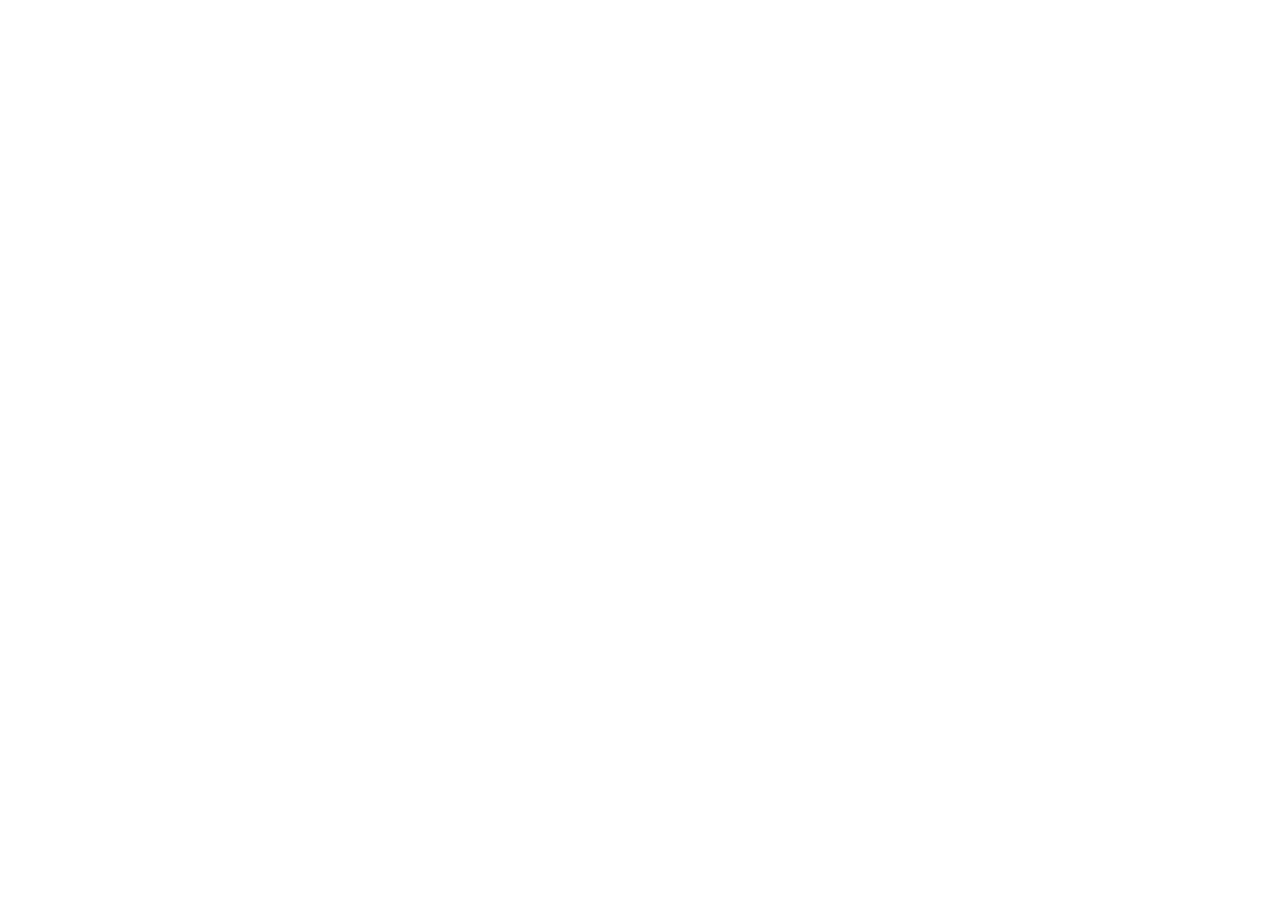
==== index.html @ 2af626e3 "Use tech stack vite_react_shadcn_ts [skip gpt_engineer]" ====
<!DOCTYPE html>
<html lang="en">
  <head>
    <meta charset="UTF-8" />
    <meta name="viewport" content="width=device-width, initial-scale=1.0" />
    <title>python-mobile-bridge</title>
    <meta name="description" content="Lovable Generated Project" />
    <meta name="author" content="Lovable" />
    <meta property="og:image" content="/og-image.png" />
  </head>

  <body>
    <div id="root"></div>
    <!-- IMPORTANT: DO NOT REMOVE THIS SCRIPT TAG OR THIS VERY COMMENT! -->
    <script src="https://cdn.gpteng.co/gptengineer.js" type="module"></script>
    <script type="module" src="/src/main.tsx"></script>
  </body>
</html>
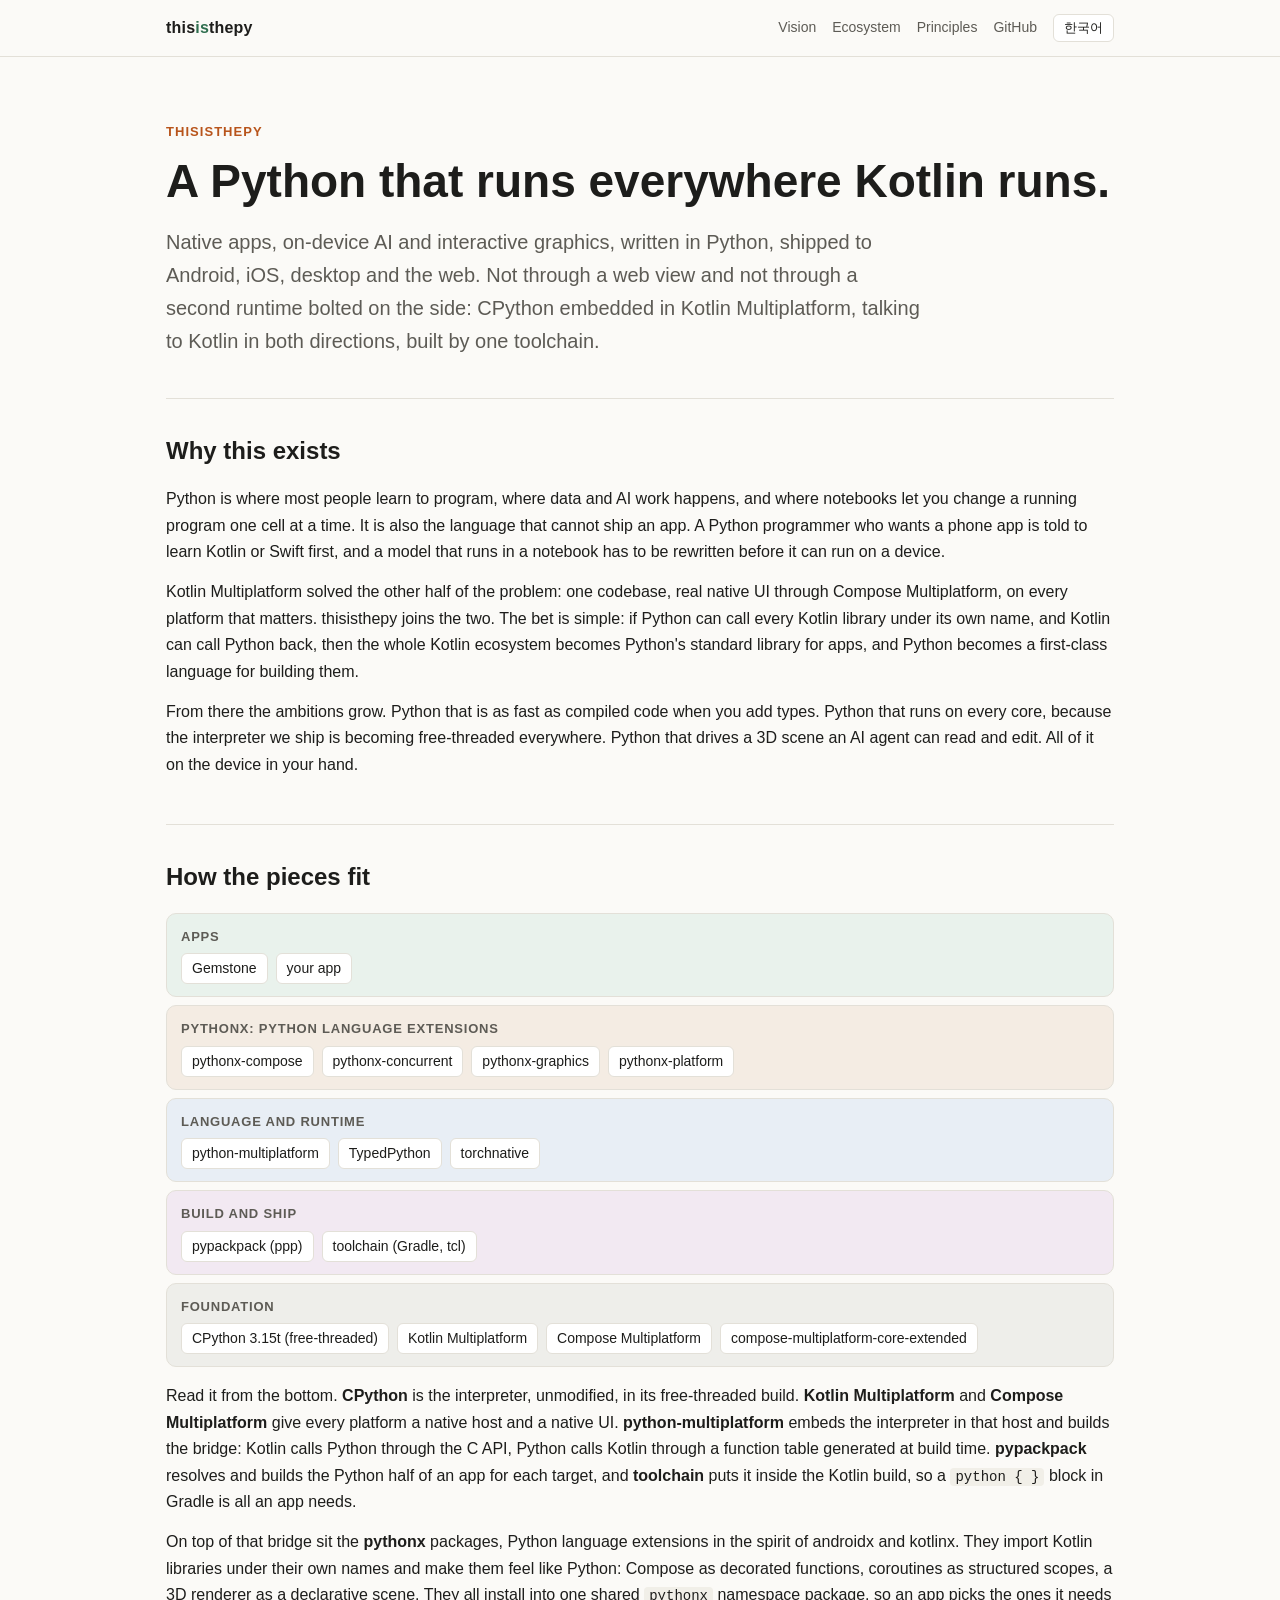
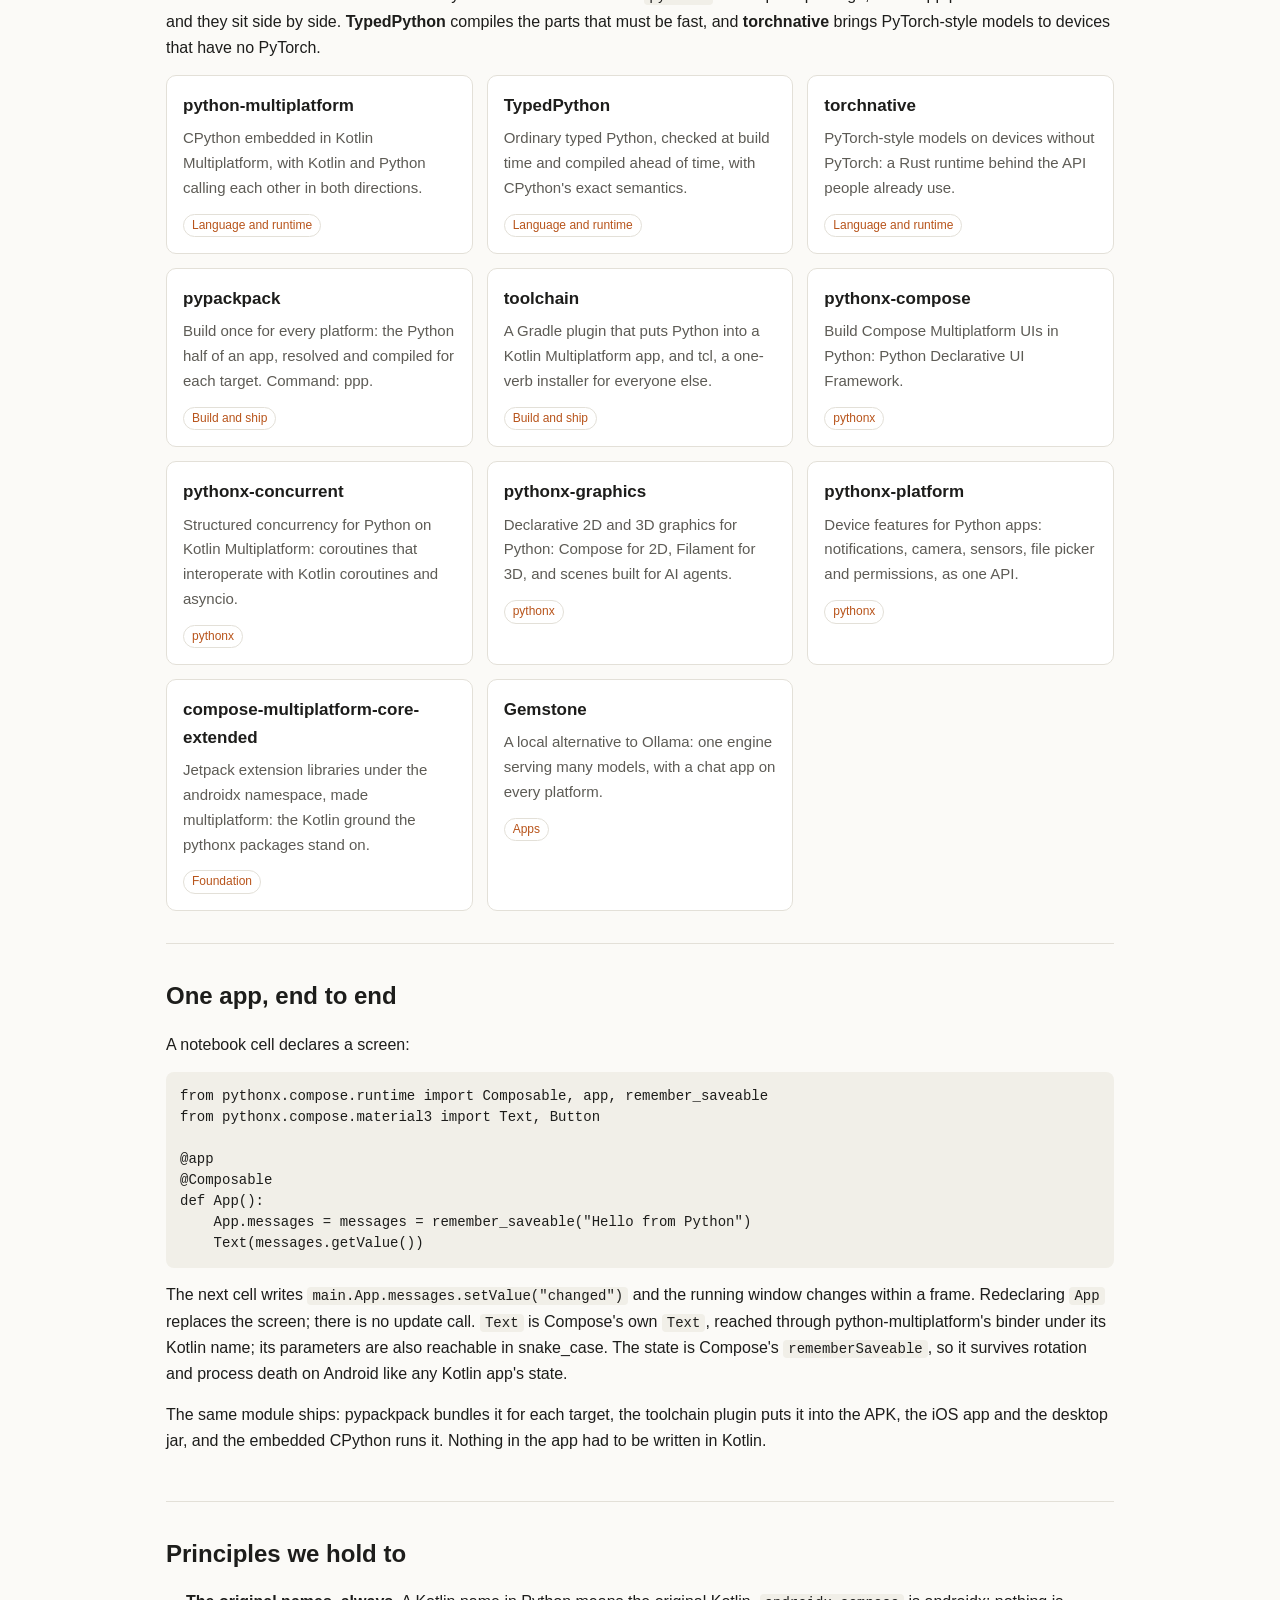
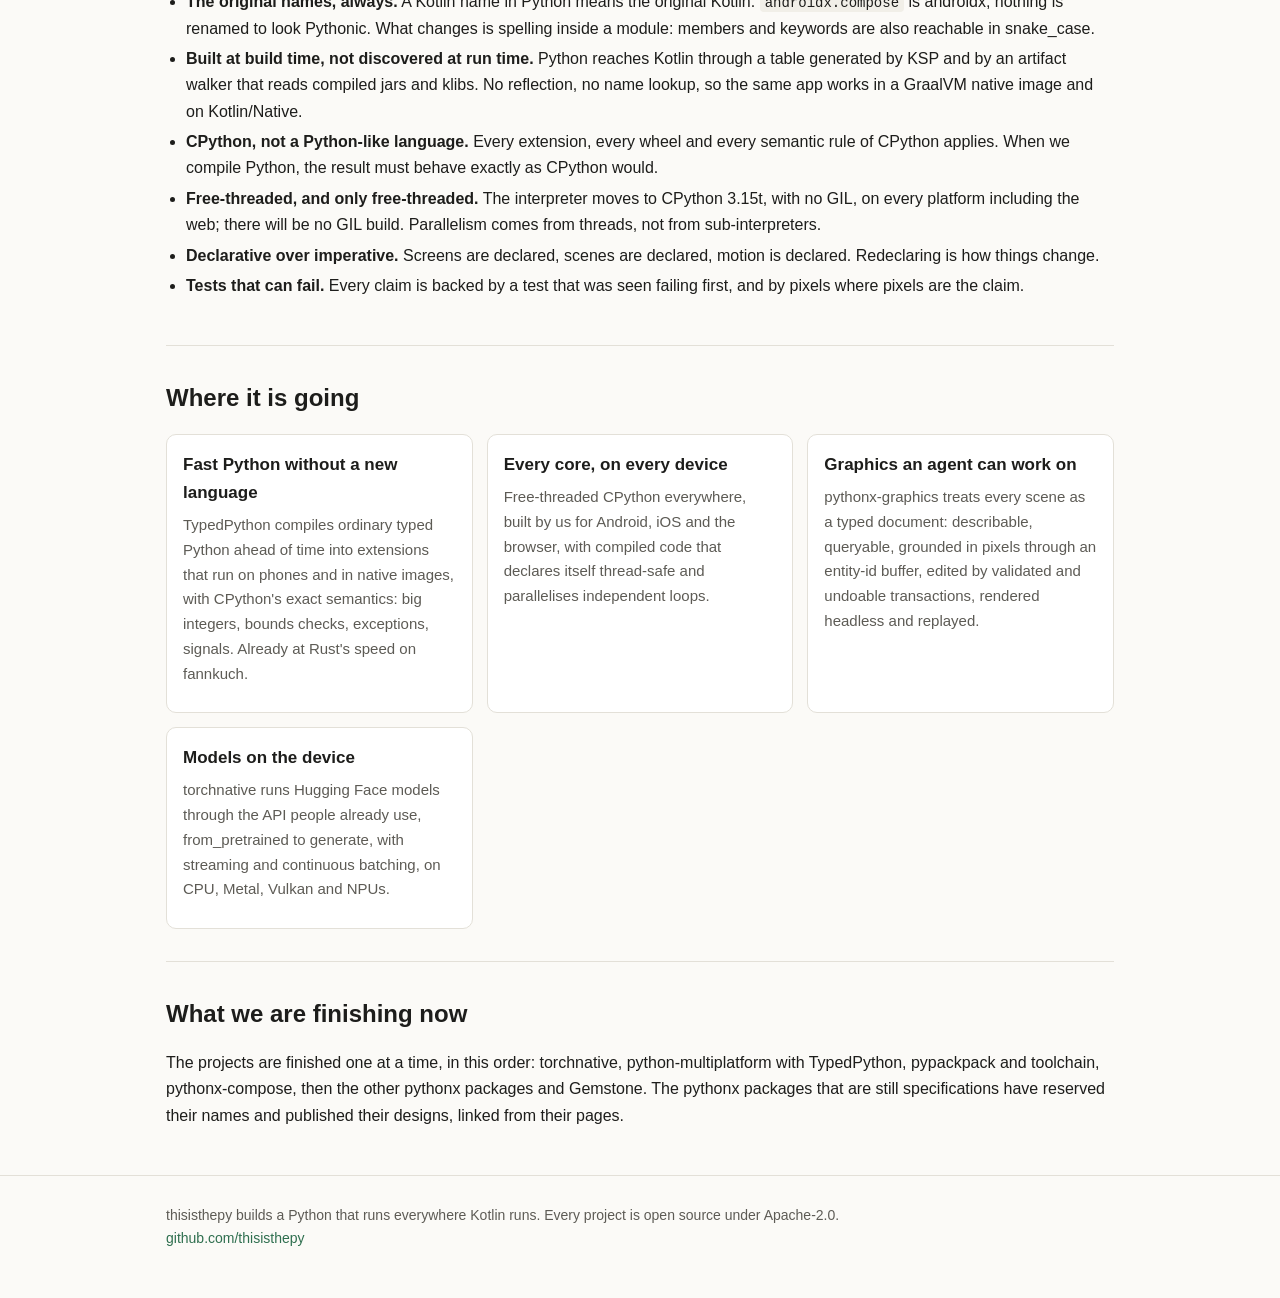
==== commit 2e210300: "Site: Replace the old site with the thisisthepy ecosystem pages / describes what the ecosystem is fo" ====
--- a/index.html
+++ b/index.html
@@ -1,18 +1,151 @@
-<!DOCTYPE html>
-<html lang="en">
-  <head>
-    <meta charset="UTF-8" />
-    <meta name="viewport" content="width=device-width, initial-scale=1.0" />
-    <title>python-mobile-bridge</title>
-    <meta name="description" content="Lovable Generated Project" />
-    <meta name="author" content="Lovable" />
-    <meta property="og:image" content="/og-image.png" />
-  </head>
+<!doctype html>
+<html lang="en"><head><meta charset="utf-8"><meta name="viewport" content="width=device-width,initial-scale=1">
+<title>thisisthepy</title><meta name="description" content="A Python that runs everywhere Kotlin runs: native apps, AI and graphics in Python, on Android, iOS, desktop and the web.">
+<link rel="stylesheet" href="assets/site.css"><script src="assets/site.js"></script></head>
+<body><header class="top"><div class="wrap"><a class="brand" href="">this<span>is</span>thepy</a><nav class="links">
+<a href="#vision"><span data-l="en">Vision</span><span data-l="ko">비전</span></a>
+<a href="#stack"><span data-l="en">Ecosystem</span><span data-l="ko">생태계</span></a>
+<a class="hide-sm" href="#principles"><span data-l="en">Principles</span><span data-l="ko">원칙</span></a>
+<a class="hide-sm" href="https://github.com/thisisthepy">GitHub</a>
+<button class="lang" id="lang" type="button">한국어</button></nav></div></header>
+<main class="wrap">
+<div class="hero">
+  <div class="kicker">thisisthepy</div>
+  <h1><span data-l="en">A Python that runs everywhere Kotlin runs.</span><span data-l="ko">Kotlin이 도는 모든 곳에서 도는 Python.</span></h1>
+  <p class="lead"><span data-l="en">Native apps, on-device AI and interactive graphics, written in Python, shipped to Android, iOS, desktop and the web. Not through a web view and not through a second runtime bolted on the side: CPython embedded in Kotlin Multiplatform, talking to Kotlin in both directions, built by one toolchain.</span><span data-l="ko">네이티브 앱, 온디바이스 AI, 인터랙티브 그래픽스를 Python으로 쓰고 Android, iOS, 데스크톱, 웹에 배포합니다. 웹뷰도 아니고 옆에 따로 붙인 런타임도 아닙니다. Kotlin Multiplatform 안에 CPython을 넣고, Kotlin과 양방향으로 대화하게 하고, 하나의 도구 체인으로 빌드합니다.</span></p>
+</div>
 
-  <body>
-    <div id="root"></div>
-    <!-- IMPORTANT: DO NOT REMOVE THIS SCRIPT TAG OR THIS VERY COMMENT! -->
-    <script src="https://cdn.gpteng.co/gptengineer.js" type="module"></script>
-    <script type="module" src="/src/main.tsx"></script>
-  </body>
-</html>
+<section id="vision">
+<h2><span data-l="en">Why this exists</span><span data-l="ko">왜 만드는가</span></h2>
+<div data-l="en">
+<p>Python is where most people learn to program, where data and AI work happens, and where notebooks let you change a running program one cell at a time. It is also the language that cannot ship an app. A Python programmer who wants a phone app is told to learn Kotlin or Swift first, and a model that runs in a notebook has to be rewritten before it can run on a device.</p>
+<p>Kotlin Multiplatform solved the other half of the problem: one codebase, real native UI through Compose Multiplatform, on every platform that matters. thisisthepy joins the two. The bet is simple: if Python can call every Kotlin library under its own name, and Kotlin can call Python back, then the whole Kotlin ecosystem becomes Python's standard library for apps, and Python becomes a first-class language for building them.</p>
+<p>From there the ambitions grow. Python that is as fast as compiled code when you add types. Python that runs on every core, because the interpreter we ship is becoming free-threaded everywhere. Python that drives a 3D scene an AI agent can read and edit. All of it on the device in your hand.</p>
+</div>
+<div data-l="ko">
+<p>Python은 많은 사람이 처음 프로그래밍을 배우는 언어이고, 데이터와 AI 작업이 이루어지는 언어이며, 노트북에서 셀 하나씩 실행 중인 프로그램을 바꿀 수 있는 언어입니다. 그런데 앱을 배포하지는 못합니다. 휴대폰 앱을 만들고 싶은 Python 개발자는 먼저 Kotlin이나 Swift를 배우라는 말을 듣고, 노트북에서 돌던 모델은 기기에서 돌리려면 다시 작성해야 합니다.</p>
+<p>Kotlin Multiplatform은 반대쪽 절반을 풀었습니다. 코드베이스 하나로, Compose Multiplatform의 진짜 네이티브 UI로, 중요한 모든 플랫폼에 배포합니다. thisisthepy는 이 둘을 잇습니다. 내기는 단순합니다. Python이 모든 Kotlin 라이브러리를 원래 이름 그대로 부를 수 있고 Kotlin이 Python을 다시 부를 수 있다면, Kotlin 생태계 전체가 Python의 앱 표준 라이브러리가 되고, Python은 앱을 만드는 일급 언어가 됩니다.</p>
+<p>거기서 목표가 커집니다. 타입을 붙이면 컴파일된 코드만큼 빠른 Python. 모든 코어를 쓰는 Python. 우리가 배포하는 인터프리터를 모든 곳에서 free-threaded로 바꾸고 있습니다. AI 에이전트가 읽고 고칠 수 있는 3D 장면을 움직이는 Python. 이 모든 것이 손에 든 기기 위에서 돕니다.</p>
+</div>
+</section>
+
+<section id="stack">
+<h2><span data-l="en">How the pieces fit</span><span data-l="ko">조각들이 맞물리는 방식</span></h2>
+<div class="stack">
+  <div class="layer l1"><b><span data-l="en">Apps</span><span data-l="ko">앱</span></b><div class="items"><a href="projects/gemstone/">Gemstone</a><span data-l="en">your app</span><span data-l="ko">여러분의 앱</span></div></div>
+  <div class="layer l2"><b><span data-l="en">pythonx: Python language extensions</span><span data-l="ko">pythonx: Python 언어 확장</span></b><div class="items"><a href="projects/pythonx-compose/">pythonx-compose</a><a href="projects/pythonx-concurrent/">pythonx-concurrent</a><a href="projects/pythonx-graphics/">pythonx-graphics</a><a href="projects/pythonx-platform/">pythonx-platform</a></div></div>
+  <div class="layer l3"><b><span data-l="en">Language and runtime</span><span data-l="ko">언어와 런타임</span></b><div class="items"><a href="projects/python-multiplatform/">python-multiplatform</a><a href="projects/typedpython/">TypedPython</a><a href="projects/torchnative/">torchnative</a></div></div>
+  <div class="layer l4"><b><span data-l="en">Build and ship</span><span data-l="ko">빌드와 배포</span></b><div class="items"><a href="projects/pypackpack/">pypackpack (ppp)</a><a href="projects/toolchain/">toolchain (Gradle, tcl)</a></div></div>
+  <div class="layer l5"><b><span data-l="en">Foundation</span><span data-l="ko">토대</span></b><div class="items"><span>CPython 3.15t (free-threaded)</span><span>Kotlin Multiplatform</span><span>Compose Multiplatform</span><a href="projects/compose-multiplatform-core-extended/">compose-multiplatform-core-extended</a></div></div>
+</div>
+<div data-l="en">
+<p>Read it from the bottom. <b>CPython</b> is the interpreter, unmodified, in its free-threaded build. <b>Kotlin Multiplatform</b> and <b>Compose Multiplatform</b> give every platform a native host and a native UI. <b>python-multiplatform</b> embeds the interpreter in that host and builds the bridge: Kotlin calls Python through the C API, Python calls Kotlin through a function table generated at build time. <b>pypackpack</b> resolves and builds the Python half of an app for each target, and <b>toolchain</b> puts it inside the Kotlin build, so a <code>python { }</code> block in Gradle is all an app needs.</p>
+<p>On top of that bridge sit the <b>pythonx</b> packages, Python language extensions in the spirit of androidx and kotlinx. They import Kotlin libraries under their own names and make them feel like Python: Compose as decorated functions, coroutines as structured scopes, a 3D renderer as a declarative scene. They all install into one shared <code>pythonx</code> namespace package, so an app picks the ones it needs and they sit side by side. <b>TypedPython</b> compiles the parts that must be fast, and <b>torchnative</b> brings PyTorch-style models to devices that have no PyTorch.</p>
+</div>
+<div data-l="ko">
+<p>아래에서부터 읽으면 됩니다. <b>CPython</b>은 고치지 않은 원래 인터프리터이고, free-threaded 빌드입니다. <b>Kotlin Multiplatform</b>과 <b>Compose Multiplatform</b>이 모든 플랫폼에 네이티브 호스트와 네이티브 UI를 줍니다. <b>python-multiplatform</b>이 그 호스트 안에 인터프리터를 넣고 다리를 놓습니다. Kotlin은 C API로 Python을 부르고, Python은 빌드 시점에 생성한 함수 표로 Kotlin을 부릅니다. <b>pypackpack</b>은 앱의 Python 절반을 타깃마다 해석하고 빌드하며, <b>toolchain</b>은 그것을 Kotlin 빌드 안에 넣습니다. 그래서 앱에 필요한 것은 Gradle의 <code>python { }</code> 블록 하나입니다.</p>
+<p>그 다리 위에 <b>pythonx</b> 패키지들이 있습니다. androidx, kotlinx와 같은 정신의 Python 언어 확장입니다. Kotlin 라이브러리를 원래 이름 그대로 가져와 Python답게 만듭니다. Compose는 데코레이터 붙은 함수로, 코루틴은 구조적 스코프로, 3D 렌더러는 선언형 장면으로. 모두 하나의 <code>pythonx</code> 네임스페이스 패키지에 설치되어서, 앱은 필요한 것만 골라 나란히 씁니다. 빨라야 하는 부분은 <b>TypedPython</b>이 컴파일하고, <b>torchnative</b>는 PyTorch가 없는 기기에 PyTorch 방식의 모델을 가져갑니다.</p>
+</div>
+<div class="grid"><a class="card" href="projects/python-multiplatform/" style="display:block;color:inherit;text-decoration:none">
+<h3>python-multiplatform</h3><p><span data-l="en">CPython embedded in Kotlin Multiplatform, with Kotlin and Python calling each other in both directions.</span><span data-l="ko">Kotlin Multiplatform 안에 CPython을 넣고, Kotlin과 Python이 서로를 양방향으로 부르게 합니다.</span></p>
+<span class="tag">Language and runtime</span></a>
+<a class="card" href="projects/typedpython/" style="display:block;color:inherit;text-decoration:none">
+<h3>TypedPython</h3><p><span data-l="en">Ordinary typed Python, checked at build time and compiled ahead of time, with CPython's exact semantics.</span><span data-l="ko">평범한 타입 붙은 Python을 빌드 시점에 검사하고 미리 컴파일합니다. 의미는 CPython과 정확히 같습니다.</span></p>
+<span class="tag">Language and runtime</span></a>
+<a class="card" href="projects/torchnative/" style="display:block;color:inherit;text-decoration:none">
+<h3>torchnative</h3><p><span data-l="en">PyTorch-style models on devices without PyTorch: a Rust runtime behind the API people already use.</span><span data-l="ko">PyTorch가 없는 기기에서 PyTorch 방식의 모델을: 사람들이 이미 쓰는 API 뒤에 Rust 런타임을 둡니다.</span></p>
+<span class="tag">Language and runtime</span></a>
+<a class="card" href="projects/pypackpack/" style="display:block;color:inherit;text-decoration:none">
+<h3>pypackpack</h3><p><span data-l="en">Build once for every platform: the Python half of an app, resolved and compiled for each target. Command: ppp.</span><span data-l="ko">한 번 빌드해 모든 플랫폼으로: 앱의 Python 절반을 타깃마다 해석하고 컴파일합니다. 명령은 ppp입니다.</span></p>
+<span class="tag">Build and ship</span></a>
+<a class="card" href="projects/toolchain/" style="display:block;color:inherit;text-decoration:none">
+<h3>toolchain</h3><p><span data-l="en">A Gradle plugin that puts Python into a Kotlin Multiplatform app, and tcl, a one-verb installer for everyone else.</span><span data-l="ko">Kotlin Multiplatform 앱에 Python을 넣는 Gradle 플러그인, 그리고 나머지 모두를 위한 한 단어 설치기 tcl.</span></p>
+<span class="tag">Build and ship</span></a>
+<a class="card" href="projects/pythonx-compose/" style="display:block;color:inherit;text-decoration:none">
+<h3>pythonx-compose</h3><p><span data-l="en">Build Compose Multiplatform UIs in Python: Python Declarative UI Framework.</span><span data-l="ko">Python으로 Compose Multiplatform UI를 만듭니다: Python 선언형 UI 프레임워크.</span></p>
+<span class="tag">pythonx</span></a>
+<a class="card" href="projects/pythonx-concurrent/" style="display:block;color:inherit;text-decoration:none">
+<h3>pythonx-concurrent</h3><p><span data-l="en">Structured concurrency for Python on Kotlin Multiplatform: coroutines that interoperate with Kotlin coroutines and asyncio.</span><span data-l="ko">Kotlin Multiplatform 위 Python의 구조적 동시성: Kotlin 코루틴, asyncio와 함께 도는 코루틴.</span></p>
+<span class="tag">pythonx</span></a>
+<a class="card" href="projects/pythonx-graphics/" style="display:block;color:inherit;text-decoration:none">
+<h3>pythonx-graphics</h3><p><span data-l="en">Declarative 2D and 3D graphics for Python: Compose for 2D, Filament for 3D, and scenes built for AI agents.</span><span data-l="ko">Python을 위한 선언형 2D·3D 그래픽스: 2D는 Compose, 3D는 Filament, 그리고 AI 에이전트를 위한 장면.</span></p>
+<span class="tag">pythonx</span></a>
+<a class="card" href="projects/pythonx-platform/" style="display:block;color:inherit;text-decoration:none">
+<h3>pythonx-platform</h3><p><span data-l="en">Device features for Python apps: notifications, camera, sensors, file picker and permissions, as one API.</span><span data-l="ko">Python 앱을 위한 기기 기능: 알림, 카메라, 센서, 파일 선택, 권한을 하나의 API로.</span></p>
+<span class="tag">pythonx</span></a>
+<a class="card" href="projects/compose-multiplatform-core-extended/" style="display:block;color:inherit;text-decoration:none">
+<h3>compose-multiplatform-core-extended</h3><p><span data-l="en">Jetpack extension libraries under the androidx namespace, made multiplatform: the Kotlin ground the pythonx packages stand on.</span><span data-l="ko">androidx 네임스페이스 아래의 Jetpack 확장 라이브러리를 멀티플랫폼으로: pythonx 패키지가 딛는 Kotlin 바닥.</span></p>
+<span class="tag">Foundation</span></a>
+<a class="card" href="projects/gemstone/" style="display:block;color:inherit;text-decoration:none">
+<h3>Gemstone</h3><p><span data-l="en">A local alternative to Ollama: one engine serving many models, with a chat app on every platform.</span><span data-l="ko">Ollama의 로컬 대안: 여러 모델을 서빙하는 엔진 하나와 모든 플랫폼의 채팅 앱.</span></p>
+<span class="tag">Apps</span></a></div>
+</section>
+
+<section id="journey">
+<h2><span data-l="en">One app, end to end</span><span data-l="ko">앱 하나가 만들어지는 길</span></h2>
+<div data-l="en">
+<p>A notebook cell declares a screen:</p>
+<pre><code>from pythonx.compose.runtime import Composable, app, remember_saveable
+from pythonx.compose.material3 import Text, Button
+
+@app
+@Composable
+def App():
+    App.messages = messages = remember_saveable("Hello from Python")
+    Text(messages.getValue())</code></pre>
+<p>The next cell writes <code>main.App.messages.setValue("changed")</code> and the running window changes within a frame. Redeclaring <code>App</code> replaces the screen; there is no update call. <code>Text</code> is Compose's own <code>Text</code>, reached through python-multiplatform's binder under its Kotlin name; its parameters are also reachable in snake_case. The state is Compose's <code>rememberSaveable</code>, so it survives rotation and process death on Android like any Kotlin app's state.</p>
+<p>The same module ships: pypackpack bundles it for each target, the toolchain plugin puts it into the APK, the iOS app and the desktop jar, and the embedded CPython runs it. Nothing in the app had to be written in Kotlin.</p>
+</div>
+<div data-l="ko">
+<p>노트북 셀 하나가 화면을 선언합니다.</p>
+<pre><code>from pythonx.compose.runtime import Composable, app, remember_saveable
+from pythonx.compose.material3 import Text, Button
+
+@app
+@Composable
+def App():
+    App.messages = messages = remember_saveable("Hello from Python")
+    Text(messages.getValue())</code></pre>
+<p>다음 셀에서 <code>main.App.messages.setValue("changed")</code>를 쓰면 실행 중인 창이 한 프레임 안에 바뀝니다. <code>App</code>을 다시 선언하면 화면이 바뀌고, 업데이트 함수는 없습니다. <code>Text</code>는 Compose의 진짜 <code>Text</code>이고, python-multiplatform의 바인더가 Kotlin 이름 그대로 내보내며 인자는 snake_case로도 받습니다. 상태는 Compose의 <code>rememberSaveable</code>이라서, Kotlin 앱의 상태처럼 Android에서 화면 회전과 프로세스 종료 뒤에도 살아남습니다.</p>
+<p>같은 모듈이 그대로 배포됩니다. pypackpack이 타깃마다 묶고, toolchain 플러그인이 APK, iOS 앱, 데스크톱 jar에 넣고, 안에 들어간 CPython이 실행합니다. 앱에서 Kotlin으로 써야 했던 코드는 없습니다.</p>
+</div>
+</section>
+
+<section id="principles">
+<h2><span data-l="en">Principles we hold to</span><span data-l="ko">지키는 원칙</span></h2>
+<div data-l="en"><ul>
+<li><b>The original names, always.</b> A Kotlin name in Python means the original Kotlin. <code>androidx.compose</code> is androidx; nothing is renamed to look Pythonic. What changes is spelling inside a module: members and keywords are also reachable in snake_case.</li>
+<li><b>Built at build time, not discovered at run time.</b> Python reaches Kotlin through a table generated by KSP and by an artifact walker that reads compiled jars and klibs. No reflection, no name lookup, so the same app works in a GraalVM native image and on Kotlin/Native.</li>
+<li><b>CPython, not a Python-like language.</b> Every extension, every wheel and every semantic rule of CPython applies. When we compile Python, the result must behave exactly as CPython would.</li>
+<li><b>Free-threaded, and only free-threaded.</b> The interpreter moves to CPython 3.15t, with no GIL, on every platform including the web; there will be no GIL build. Parallelism comes from threads, not from sub-interpreters.</li>
+<li><b>Declarative over imperative.</b> Screens are declared, scenes are declared, motion is declared. Redeclaring is how things change.</li>
+<li><b>Tests that can fail.</b> Every claim is backed by a test that was seen failing first, and by pixels where pixels are the claim.</li>
+</ul></div>
+<div data-l="ko"><ul>
+<li><b>원래 이름 그대로.</b> Python에서 보이는 Kotlin 이름은 원래 Kotlin을 뜻합니다. <code>androidx.compose</code>는 androidx이고, Python처럼 보이게 하려고 이름을 바꾸지 않습니다. 바뀌는 것은 모듈 안의 표기뿐입니다. 멤버와 키워드 인자는 snake_case로도 부를 수 있습니다.</li>
+<li><b>실행 중에 찾지 않고 빌드할 때 만든다.</b> Python은 KSP와, 컴파일된 jar와 klib을 읽는 아티팩트 워커가 생성한 표를 통해 Kotlin에 닿습니다. 리플렉션도 이름 검색도 없어서, 같은 앱이 GraalVM 네이티브 이미지와 Kotlin/Native에서 그대로 돕니다.</li>
+<li><b>Python 비슷한 언어가 아니라 CPython.</b> CPython의 모든 확장, 모든 휠, 모든 의미 규칙이 그대로 적용됩니다. Python을 컴파일할 때도 결과는 CPython과 똑같이 동작해야 합니다.</li>
+<li><b>free-threaded, 그것만.</b> 인터프리터를 웹을 포함한 모든 플랫폼에서 GIL 없는 CPython 3.15t로 옮기고 있고, GIL 빌드는 두지 않습니다. 병렬성은 서브 인터프리터가 아니라 스레드에서 옵니다.</li>
+<li><b>명령형보다 선언형.</b> 화면도, 장면도, 움직임도 선언합니다. 바꾸고 싶으면 다시 선언합니다.</li>
+<li><b>실패할 수 있는 테스트.</b> 모든 주장은 먼저 실패하는 것을 본 테스트로 뒷받침하고, 화면이 주장이면 픽셀로 증명합니다.</li>
+</ul></div>
+</section>
+
+<section id="horizon">
+<h2><span data-l="en">Where it is going</span><span data-l="ko">어디로 가는가</span></h2>
+<div class="grid">
+<div class="card"><h3><span data-l="en">Fast Python without a new language</span><span data-l="ko">새 언어 없이 빠른 Python</span></h3><p><span data-l="en">TypedPython compiles ordinary typed Python ahead of time into extensions that run on phones and in native images, with CPython's exact semantics: big integers, bounds checks, exceptions, signals. Already at Rust's speed on fannkuch.</span><span data-l="ko">TypedPython은 평범한 타입 붙은 Python을 미리 컴파일해 휴대폰과 네이티브 이미지에서 도는 확장으로 만듭니다. 큰 정수, 경계 검사, 예외, 시그널까지 CPython과 똑같은 의미를 지킵니다. fannkuch에서는 이미 Rust와 같은 속도입니다.</span></p></div>
+<div class="card"><h3><span data-l="en">Every core, on every device</span><span data-l="ko">모든 기기의 모든 코어</span></h3><p><span data-l="en">Free-threaded CPython everywhere, built by us for Android, iOS and the browser, with compiled code that declares itself thread-safe and parallelises independent loops.</span><span data-l="ko">Android, iOS, 브라우저용으로 직접 빌드한 free-threaded CPython을 모든 곳에 씁니다. 컴파일된 코드는 스스로 스레드 안전을 선언하고, 서로 독립적인 루프를 병렬로 돌립니다.</span></p></div>
+<div class="card"><h3><span data-l="en">Graphics an agent can work on</span><span data-l="ko">에이전트가 다룰 수 있는 그래픽스</span></h3><p><span data-l="en">pythonx-graphics treats every scene as a typed document: describable, queryable, grounded in pixels through an entity-id buffer, edited by validated and undoable transactions, rendered headless and replayed.</span><span data-l="ko">pythonx-graphics는 모든 장면을 타입이 있는 문서로 다룹니다. 설명하고, 질의하고, 엔티티 ID 버퍼로 픽셀과 연결하고, 검증되고 되돌릴 수 있는 트랜잭션으로 고치고, 창 없이 렌더링하고, 재생할 수 있습니다.</span></p></div>
+<div class="card"><h3><span data-l="en">Models on the device</span><span data-l="ko">기기 위의 모델</span></h3><p><span data-l="en">torchnative runs Hugging Face models through the API people already use, from_pretrained to generate, with streaming and continuous batching, on CPU, Metal, Vulkan and NPUs.</span><span data-l="ko">torchnative는 사람들이 이미 쓰는 API 그대로, from_pretrained부터 generate까지 Hugging Face 모델을 돌립니다. 스트리밍과 연속 배칭을 지원하고 CPU, Metal, Vulkan, NPU에서 돕니다.</span></p></div>
+</div>
+</section>
+
+<section id="now">
+<h2><span data-l="en">What we are finishing now</span><span data-l="ko">지금 마무리하는 순서</span></h2>
+<div data-l="en"><p>The projects are finished one at a time, in this order: torchnative, python-multiplatform with TypedPython, pypackpack and toolchain, pythonx-compose, then the other pythonx packages and Gemstone. The pythonx packages that are still specifications have reserved their names and published their designs, linked from their pages.</p></div>
+<div data-l="ko"><p>프로젝트는 이 순서대로 하나씩 마무리합니다. torchnative, TypedPython을 포함한 python-multiplatform, pypackpack과 toolchain, pythonx-compose, 그다음 나머지 pythonx 패키지와 Gemstone입니다. 아직 스펙 단계인 pythonx 패키지들은 이름을 선점하고 설계를 공개해 두었고, 각 페이지에서 연결됩니다.</p></div>
+</section>
+</main>
+<footer><div class="wrap"><span data-l="en">thisisthepy builds a Python that runs everywhere Kotlin runs. Every project is open source under Apache-2.0.</span><span data-l="ko">thisisthepy는 Kotlin이 도는 모든 곳에서 도는 Python을 만듭니다. 모든 프로젝트는 Apache-2.0 오픈소스입니다.</span><br><a href="https://github.com/thisisthepy">github.com/thisisthepy</a></div></footer>
+</body></html>
--- a/assets/site.css
+++ b/assets/site.css
@@ -0,0 +1,49 @@
+:root{--bg:#fbfaf7;--fg:#1d1d1b;--muted:#5d5b55;--line:#e3e0d8;--card:#ffffff;--accent:#2f6f4f;--accent-2:#b8541b;--code:#f1efe8;--layer1:#e9f2ec;--layer2:#f4ece3;--layer3:#e8eef5;--layer4:#f2e9f2;--layer5:#eeeeea}
+@media (prefers-color-scheme:dark){:root:not([data-theme="light"]){--bg:#121311;--fg:#ecebe6;--muted:#a3a19a;--line:#2c2d29;--card:#1a1b18;--accent:#7cc39b;--accent-2:#e59a62;--code:#22231f;--layer1:#1c2a22;--layer2:#2c241c;--layer3:#1c2430;--layer4:#2a1f2a;--layer5:#22231f}}
+:root[data-theme="dark"]{--bg:#121311;--fg:#ecebe6;--muted:#a3a19a;--line:#2c2d29;--card:#1a1b18;--accent:#7cc39b;--accent-2:#e59a62;--code:#22231f;--layer1:#1c2a22;--layer2:#2c241c;--layer3:#1c2430;--layer4:#2a1f2a;--layer5:#22231f}
+*{box-sizing:border-box}
+html{-webkit-text-size-adjust:100%}
+body{margin:0;background:var(--bg);color:var(--fg);font:16px/1.65 -apple-system,BlinkMacSystemFont,"Segoe UI","Apple SD Gothic Neo","Noto Sans KR",Roboto,sans-serif}
+a{color:var(--accent);text-decoration:none}a:hover{text-decoration:underline}
+.wrap{max-width:980px;margin:0 auto;padding:0 16px}
+header.top{border-bottom:1px solid var(--line);position:sticky;top:0;background:var(--bg);z-index:5}
+header.top .wrap{display:flex;align-items:center;justify-content:space-between;gap:12px;height:56px}
+.brand{font-weight:700;letter-spacing:.2px;color:var(--fg)}
+.brand span{color:var(--accent)}
+nav.links{display:flex;gap:16px;align-items:center;font-size:14px;flex-wrap:wrap}
+nav.links a{color:var(--muted)}
+.lang{border:1px solid var(--line);background:var(--card);color:var(--fg);border-radius:6px;padding:4px 10px;font-size:13px;cursor:pointer}
+.hero{padding:64px 0 40px}
+.hero h1{font-size:clamp(28px,5vw,46px);line-height:1.2;margin:0 0 16px}
+.hero p.lead{font-size:clamp(17px,2.2vw,20px);color:var(--muted);max-width:760px;margin:0}
+.kicker{font-size:13px;letter-spacing:.08em;text-transform:uppercase;color:var(--accent-2);font-weight:600;margin-bottom:12px}
+section{padding:32px 0;border-top:1px solid var(--line)}
+section h2{font-size:24px;margin:0 0 16px}
+section h3{font-size:18px;margin:24px 0 8px}
+p{margin:0 0 14px}
+ul{padding-left:20px;margin:0 0 14px}li{margin:4px 0}
+.grid{display:grid;grid-template-columns:repeat(auto-fit,minmax(260px,1fr));gap:14px}
+.card{background:var(--card);border:1px solid var(--line);border-radius:10px;padding:16px}
+.card h3{margin:0 0 6px;font-size:17px}
+.card p{color:var(--muted);font-size:15px;margin:0 0 10px}
+.card .tag{display:inline-block;font-size:12px;color:var(--accent-2);border:1px solid var(--line);border-radius:999px;padding:1px 8px;margin-right:4px}
+.stack{display:flex;flex-direction:column;gap:8px;margin:8px 0 16px}
+.layer{border-radius:10px;padding:12px 14px;border:1px solid var(--line)}
+.layer b{display:block;font-size:13px;letter-spacing:.06em;text-transform:uppercase;color:var(--muted);margin-bottom:6px}
+.layer .items{display:flex;flex-wrap:wrap;gap:8px}
+.layer .items a,.layer .items span{background:var(--card);border:1px solid var(--line);border-radius:6px;padding:3px 10px;font-size:14px;color:var(--fg)}
+.l1{background:var(--layer1)}.l2{background:var(--layer2)}.l3{background:var(--layer3)}.l4{background:var(--layer4)}.l5{background:var(--layer5)}
+code,pre{font-family:ui-monospace,SFMono-Regular,Menlo,Consolas,monospace;font-size:14px}
+code{background:var(--code);padding:1px 5px;border-radius:4px}
+pre{background:var(--code);padding:14px;border-radius:8px;overflow-x:auto;line-height:1.5}
+pre code{background:none;padding:0}
+table{border-collapse:collapse;width:100%;font-size:15px;margin:8px 0 16px;display:block;overflow-x:auto}
+th,td{border-bottom:1px solid var(--line);padding:8px 10px;text-align:left;vertical-align:top}
+th{color:var(--muted);font-weight:600;font-size:13px}
+.note{border-left:3px solid var(--accent);padding:6px 12px;color:var(--muted);margin:12px 0}
+.crumbs{font-size:14px;color:var(--muted);margin-top:24px}
+footer{border-top:1px solid var(--line);padding:28px 0 48px;color:var(--muted);font-size:14px}
+[data-l="ko"]{display:none}
+html[lang="ko"] [data-l="ko"]{display:revert}
+html[lang="ko"] [data-l="en"]{display:none}
+@media (max-width:640px){nav.links .hide-sm{display:none}.hero{padding:40px 0 24px}}
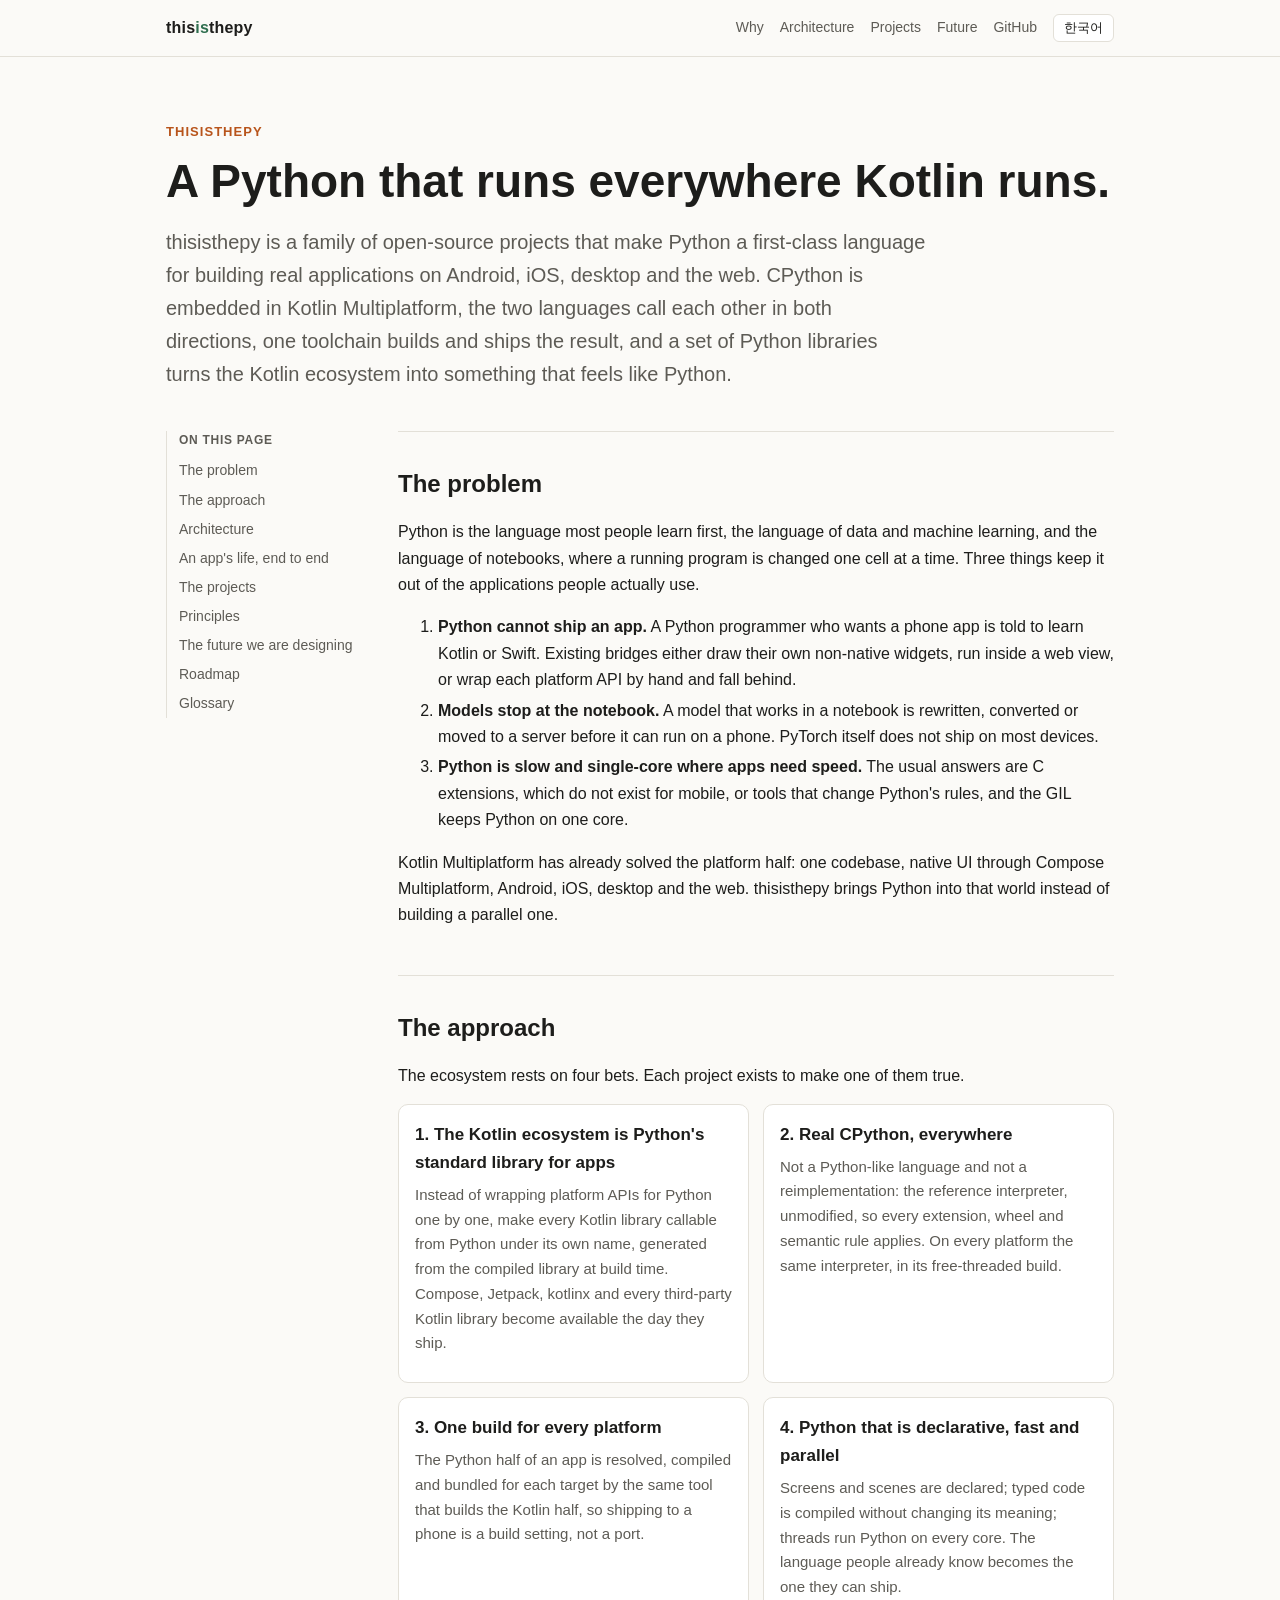
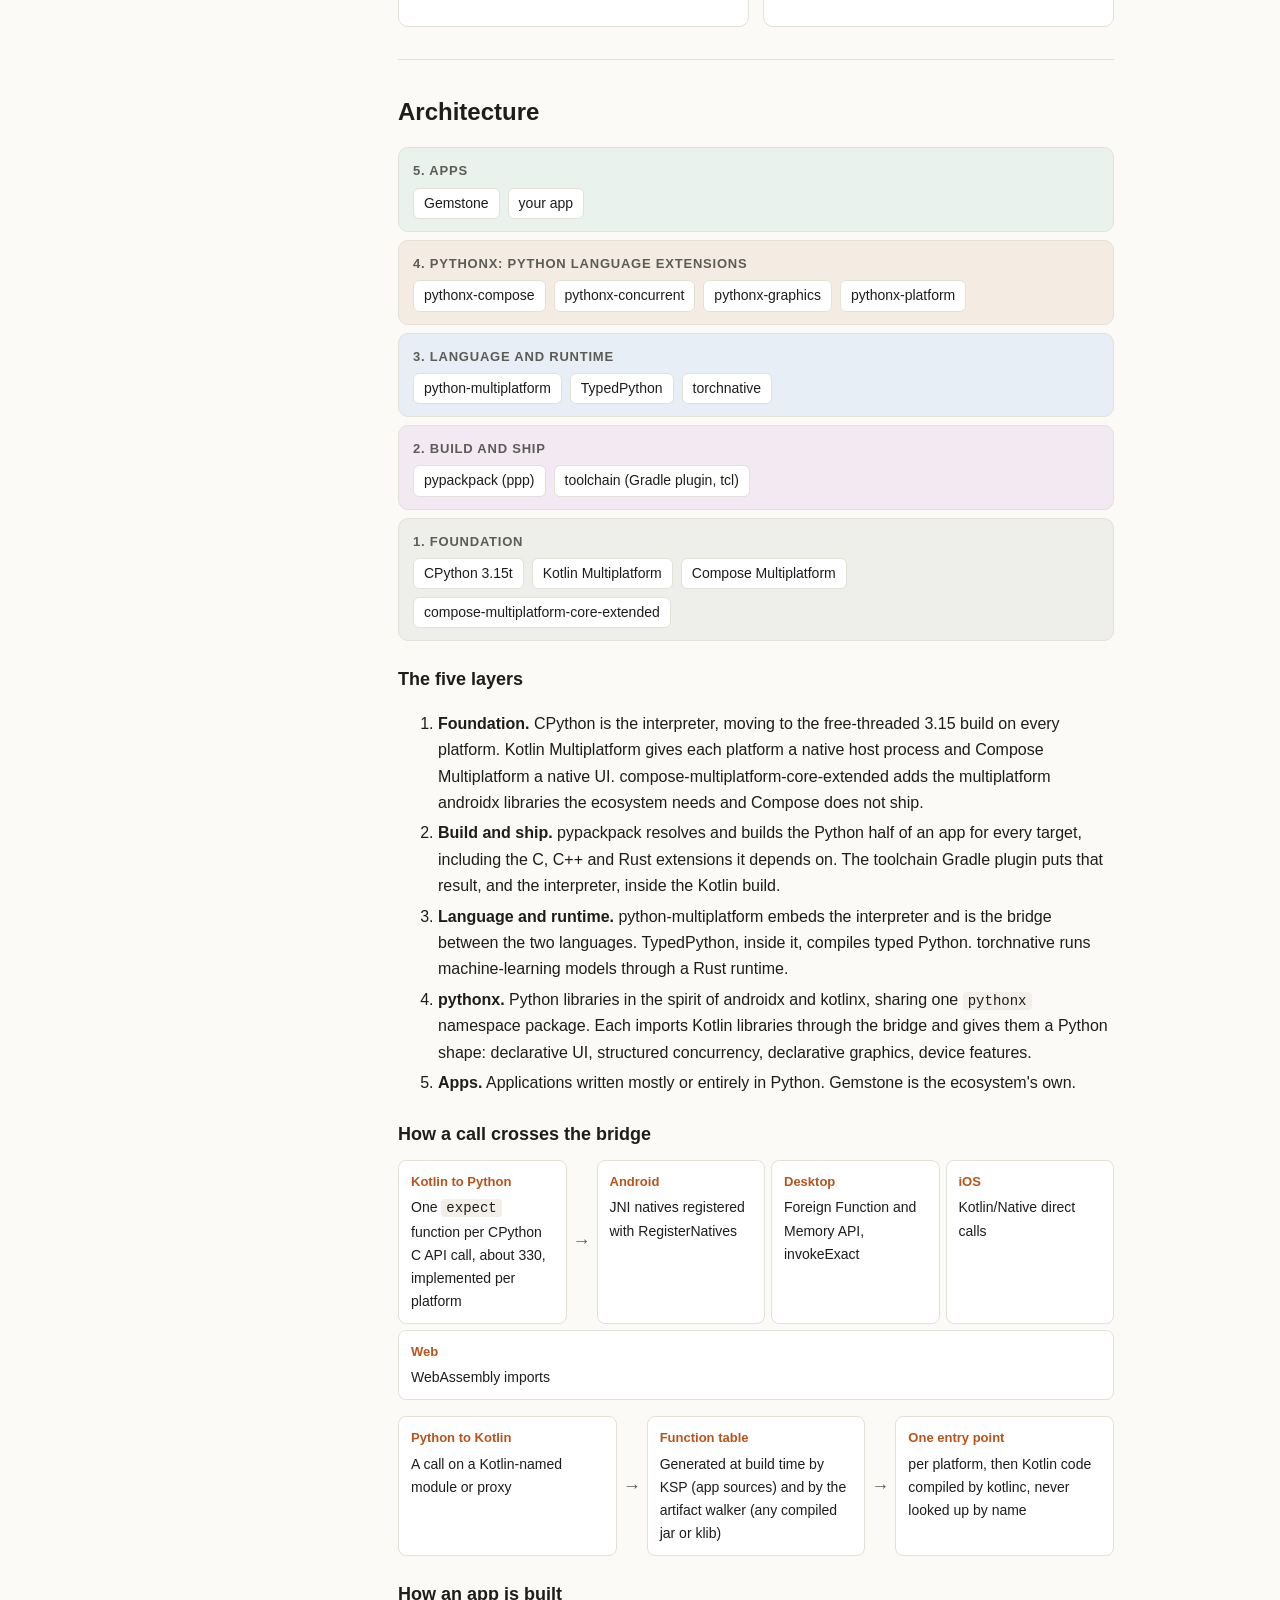
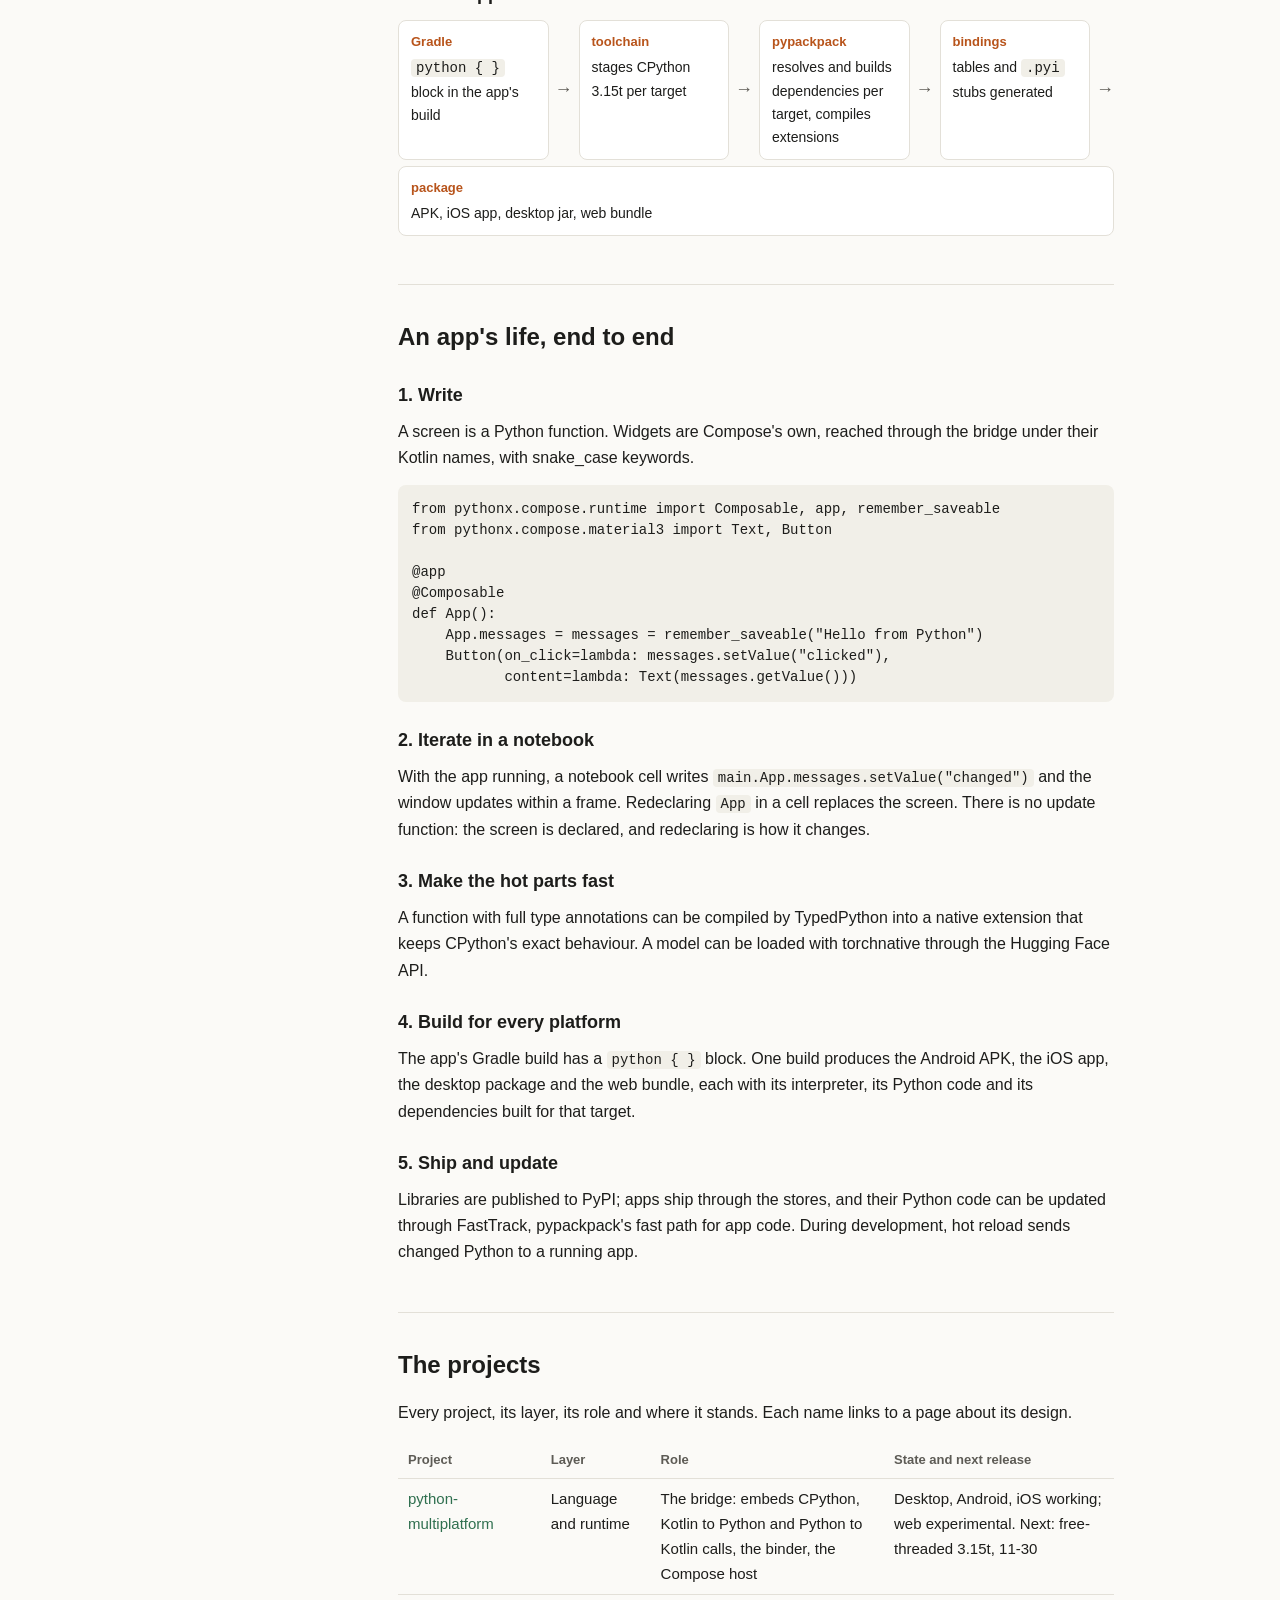
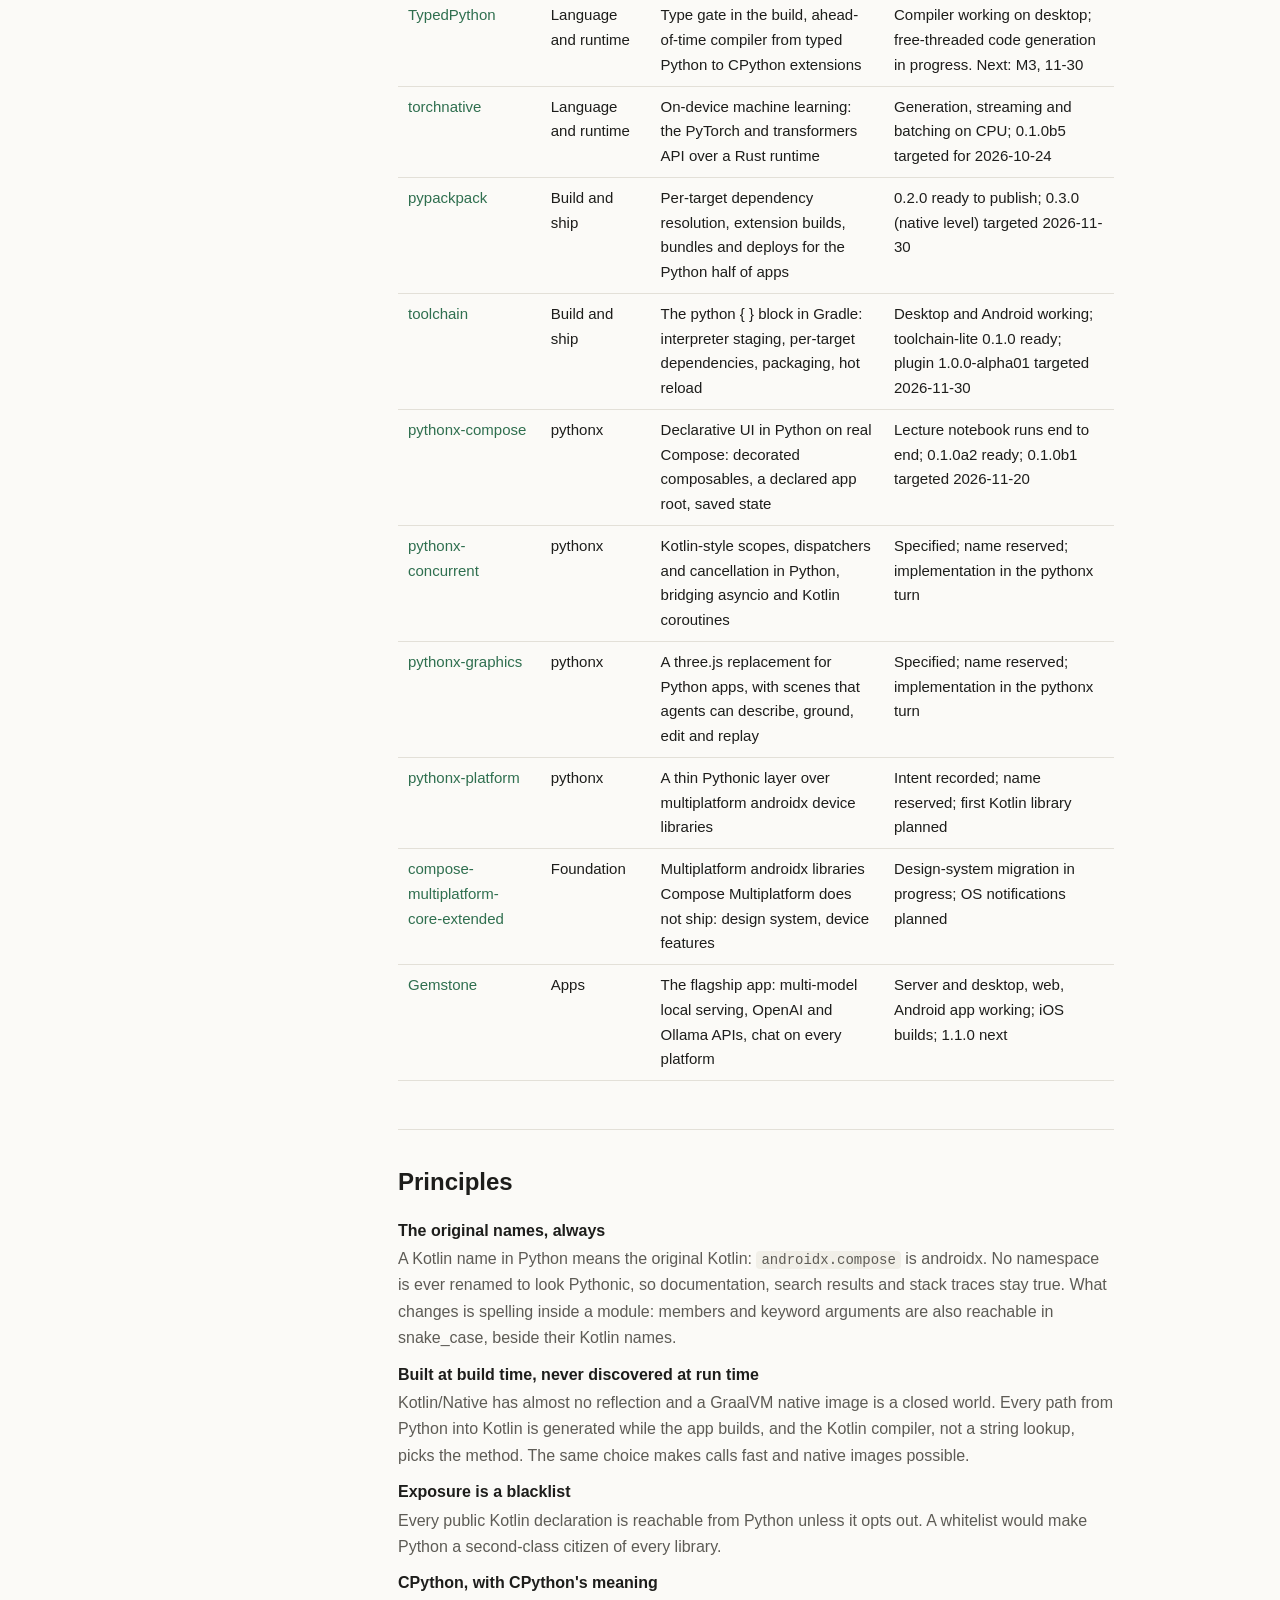
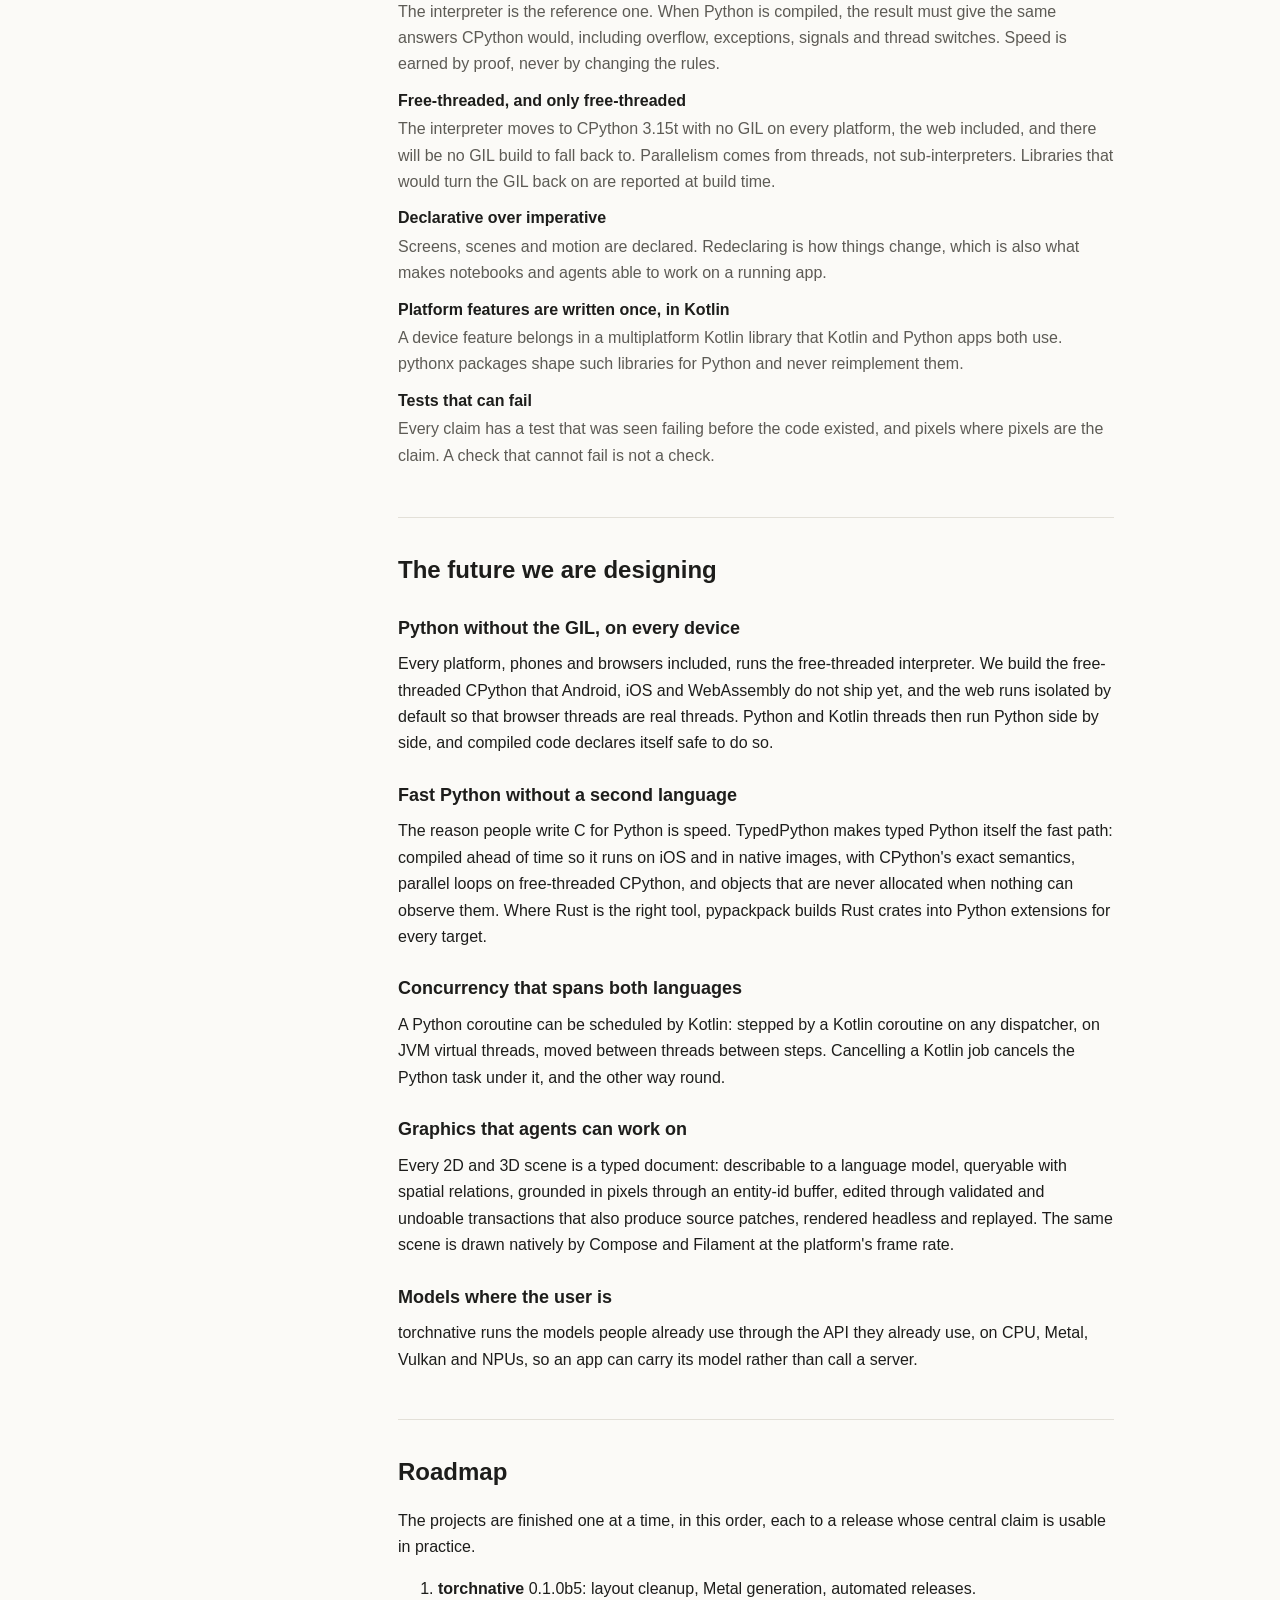
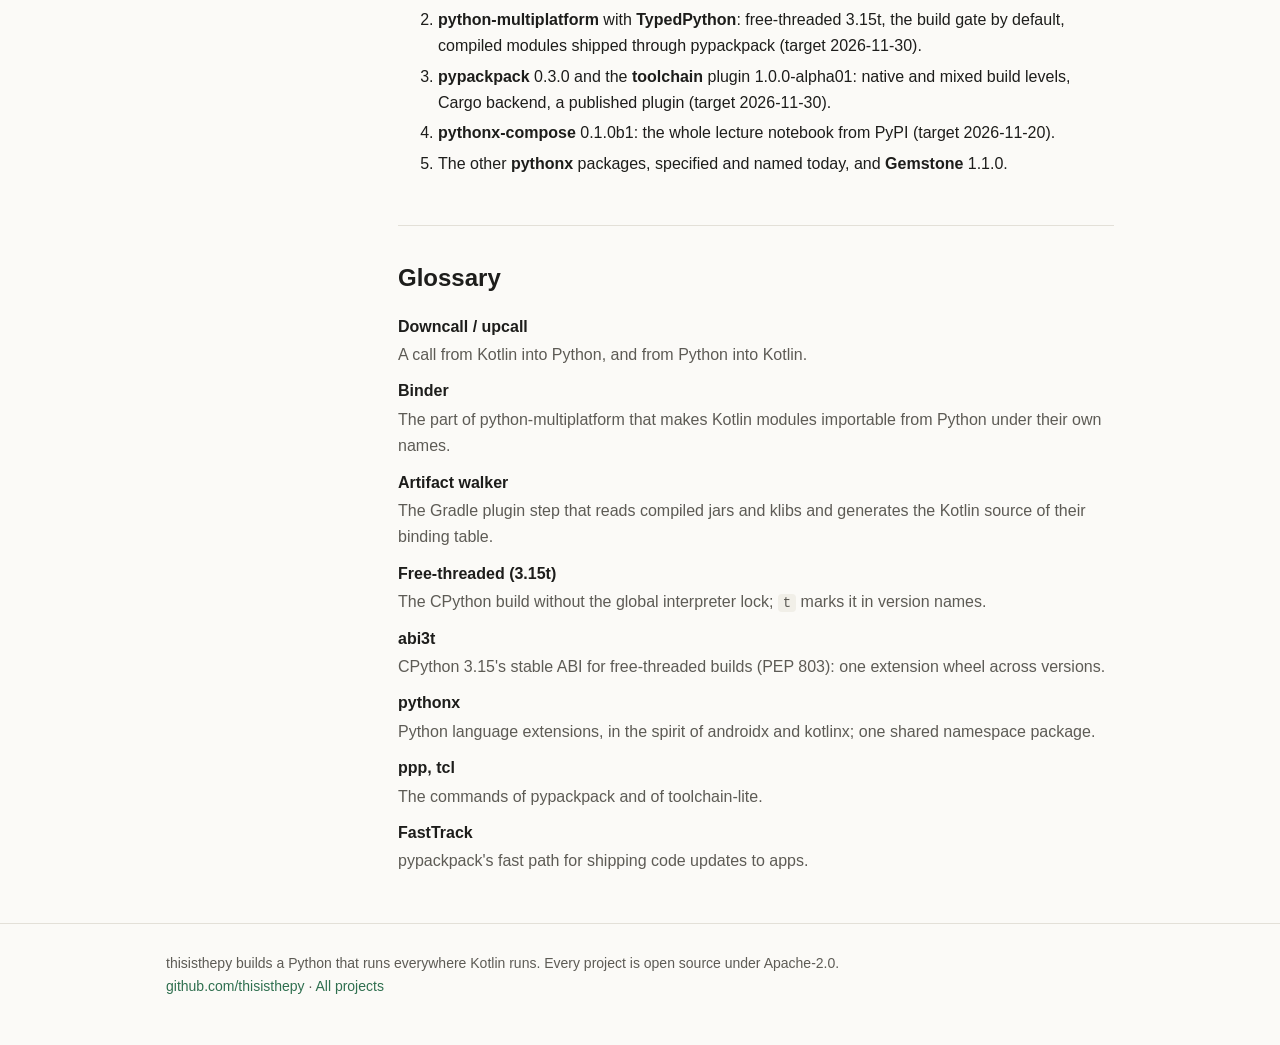
==== commit 501433ba: "Site: Restructure every page into systematic sections with a table of contents The home page covers " ====
--- a/index.html
+++ b/index.html
@@ -1,90 +1,91 @@
 <!doctype html>
 <html lang="en"><head><meta charset="utf-8"><meta name="viewport" content="width=device-width,initial-scale=1">
-<title>thisisthepy</title><meta name="description" content="A Python that runs everywhere Kotlin runs: native apps, AI and graphics in Python, on Android, iOS, desktop and the web.">
+<title>thisisthepy</title><meta name="description" content="A Python that runs everywhere Kotlin runs: native apps, on-device AI and interactive graphics written in Python, on Android, iOS, desktop and the web.">
 <link rel="stylesheet" href="assets/site.css"><script src="assets/site.js"></script></head>
 <body><header class="top"><div class="wrap"><a class="brand" href="">this<span>is</span>thepy</a><nav class="links">
-<a href="#vision"><span data-l="en">Vision</span><span data-l="ko">비전</span></a>
-<a href="#stack"><span data-l="en">Ecosystem</span><span data-l="ko">생태계</span></a>
-<a class="hide-sm" href="#principles"><span data-l="en">Principles</span><span data-l="ko">원칙</span></a>
+<a href="#problem"><span data-l="en">Why</span><span data-l="ko">왜</span></a>
+<a href="#architecture"><span data-l="en">Architecture</span><span data-l="ko">구조</span></a>
+<a href="#projects"><span data-l="en">Projects</span><span data-l="ko">프로젝트</span></a>
+<a class="hide-sm" href="#future"><span data-l="en">Future</span><span data-l="ko">미래</span></a>
 <a class="hide-sm" href="https://github.com/thisisthepy">GitHub</a>
 <button class="lang" id="lang" type="button">한국어</button></nav></div></header>
 <main class="wrap">
 <div class="hero">
   <div class="kicker">thisisthepy</div>
   <h1><span data-l="en">A Python that runs everywhere Kotlin runs.</span><span data-l="ko">Kotlin이 도는 모든 곳에서 도는 Python.</span></h1>
-  <p class="lead"><span data-l="en">Native apps, on-device AI and interactive graphics, written in Python, shipped to Android, iOS, desktop and the web. Not through a web view and not through a second runtime bolted on the side: CPython embedded in Kotlin Multiplatform, talking to Kotlin in both directions, built by one toolchain.</span><span data-l="ko">네이티브 앱, 온디바이스 AI, 인터랙티브 그래픽스를 Python으로 쓰고 Android, iOS, 데스크톱, 웹에 배포합니다. 웹뷰도 아니고 옆에 따로 붙인 런타임도 아닙니다. Kotlin Multiplatform 안에 CPython을 넣고, Kotlin과 양방향으로 대화하게 하고, 하나의 도구 체인으로 빌드합니다.</span></p>
+  <p class="lead"><span data-l="en">thisisthepy is a family of open-source projects that make Python a first-class language for building real applications on Android, iOS, desktop and the web. CPython is embedded in Kotlin Multiplatform, the two languages call each other in both directions, one toolchain builds and ships the result, and a set of Python libraries turns the Kotlin ecosystem into something that feels like Python.</span><span data-l="ko">thisisthepy는 Python을 Android, iOS, 데스크톱, 웹에서 진짜 애플리케이션을 만드는 일급 언어로 만드는 오픈소스 프로젝트 모음입니다. CPython을 Kotlin Multiplatform 안에 넣고, 두 언어가 양방향으로 서로를 부르게 하고, 하나의 도구 체인으로 빌드하고 배포하며, 일련의 Python 라이브러리가 Kotlin 생태계를 Python답게 쓰게 합니다.</span></p>
 </div>
-
-<section id="vision">
-<h2><span data-l="en">Why this exists</span><span data-l="ko">왜 만드는가</span></h2>
-<div data-l="en">
-<p>Python is where most people learn to program, where data and AI work happens, and where notebooks let you change a running program one cell at a time. It is also the language that cannot ship an app. A Python programmer who wants a phone app is told to learn Kotlin or Swift first, and a model that runs in a notebook has to be rewritten before it can run on a device.</p>
-<p>Kotlin Multiplatform solved the other half of the problem: one codebase, real native UI through Compose Multiplatform, on every platform that matters. thisisthepy joins the two. The bet is simple: if Python can call every Kotlin library under its own name, and Kotlin can call Python back, then the whole Kotlin ecosystem becomes Python's standard library for apps, and Python becomes a first-class language for building them.</p>
-<p>From there the ambitions grow. Python that is as fast as compiled code when you add types. Python that runs on every core, because the interpreter we ship is becoming free-threaded everywhere. Python that drives a 3D scene an AI agent can read and edit. All of it on the device in your hand.</p>
+<div class="layout"><aside class="toc"><b><span data-l="en">On this page</span><span data-l="ko">이 페이지</span></b><a href="#problem"><span data-l="en">The problem</span><span data-l="ko">풀려는 문제</span></a><a href="#approach"><span data-l="en">The approach</span><span data-l="ko">접근 방식</span></a><a href="#architecture"><span data-l="en">Architecture</span><span data-l="ko">구조</span></a><a href="#lifecycle"><span data-l="en">An app's life, end to end</span><span data-l="ko">앱 하나의 일생</span></a><a href="#projects"><span data-l="en">The projects</span><span data-l="ko">프로젝트</span></a><a href="#principles"><span data-l="en">Principles</span><span data-l="ko">원칙</span></a><a href="#future"><span data-l="en">The future we are designing</span><span data-l="ko">설계하는 미래</span></a><a href="#roadmap"><span data-l="en">Roadmap</span><span data-l="ko">로드맵</span></a><a href="#glossary"><span data-l="en">Glossary</span><span data-l="ko">용어</span></a></aside><div><section id="problem"><h2><span data-l="en">The problem</span><span data-l="ko">풀려는 문제</span></h2><div data-l="en">
+<p>Python is the language most people learn first, the language of data and machine learning, and the language of notebooks, where a running program is changed one cell at a time. Three things keep it out of the applications people actually use.</p>
+<ol>
+<li><b>Python cannot ship an app.</b> A Python programmer who wants a phone app is told to learn Kotlin or Swift. Existing bridges either draw their own non-native widgets, run inside a web view, or wrap each platform API by hand and fall behind.</li>
+<li><b>Models stop at the notebook.</b> A model that works in a notebook is rewritten, converted or moved to a server before it can run on a phone. PyTorch itself does not ship on most devices.</li>
+<li><b>Python is slow and single-core where apps need speed.</b> The usual answers are C extensions, which do not exist for mobile, or tools that change Python's rules, and the GIL keeps Python on one core.</li>
+</ol>
+<p>Kotlin Multiplatform has already solved the platform half: one codebase, native UI through Compose Multiplatform, Android, iOS, desktop and the web. thisisthepy brings Python into that world instead of building a parallel one.</p></div><div data-l="ko">
+<p>Python은 많은 사람이 처음 배우는 언어이고, 데이터와 머신러닝의 언어이며, 실행 중인 프로그램을 셀 하나씩 바꾸는 노트북의 언어입니다. 그런데 세 가지가 Python을 사람들이 실제로 쓰는 애플리케이션에서 밀어냅니다.</p>
+<ol>
+<li><b>Python으로는 앱을 배포할 수 없습니다.</b> 휴대폰 앱을 만들고 싶은 Python 개발자는 Kotlin이나 Swift를 배우라는 말을 듣습니다. 기존 다리들은 네이티브가 아닌 자체 위젯을 그리거나, 웹뷰 안에서 돌거나, 플랫폼 API를 손으로 하나씩 감싸다가 뒤처집니다.</li>
+<li><b>모델은 노트북에서 멈춥니다.</b> 노트북에서 도는 모델을 휴대폰에서 돌리려면 다시 쓰거나, 변환하거나, 서버로 옮겨야 합니다. PyTorch 자체는 대부분의 기기에 들어가지 않습니다.</li>
+<li><b>앱이 속도를 필요로 하는 곳에서 Python은 느리고 한 코어만 씁니다.</b> 흔한 해법은 모바일에는 없는 C 확장이거나 Python의 규칙을 바꾸는 도구이고, GIL은 Python을 한 코어에 묶어 둡니다.</li>
+</ol>
+<p>플랫폼 쪽 절반은 Kotlin Multiplatform이 이미 풀었습니다. 코드베이스 하나, Compose Multiplatform의 네이티브 UI, 그리고 Android, iOS, 데스크톱, 웹. thisisthepy는 평행한 세계를 따로 만들지 않고 Python을 그 세계 안으로 데려갑니다.</p></div></section><section id="approach"><h2><span data-l="en">The approach</span><span data-l="ko">접근 방식</span></h2><div data-l="en">
+<p>The ecosystem rests on four bets. Each project exists to make one of them true.</p>
+<div class="two">
+<div class="card"><h3>1. The Kotlin ecosystem is Python's standard library for apps</h3><p>Instead of wrapping platform APIs for Python one by one, make every Kotlin library callable from Python under its own name, generated from the compiled library at build time. Compose, Jetpack, kotlinx and every third-party Kotlin library become available the day they ship.</p></div>
+<div class="card"><h3>2. Real CPython, everywhere</h3><p>Not a Python-like language and not a reimplementation: the reference interpreter, unmodified, so every extension, wheel and semantic rule applies. On every platform the same interpreter, in its free-threaded build.</p></div>
+<div class="card"><h3>3. One build for every platform</h3><p>The Python half of an app is resolved, compiled and bundled for each target by the same tool that builds the Kotlin half, so shipping to a phone is a build setting, not a port.</p></div>
+<div class="card"><h3>4. Python that is declarative, fast and parallel</h3><p>Screens and scenes are declared; typed code is compiled without changing its meaning; threads run Python on every core. The language people already know becomes the one they can ship.</p></div>
+</div></div><div data-l="ko">
+<p>생태계는 네 가지 내기 위에 섭니다. 각 프로젝트는 그중 하나를 참으로 만들기 위해 있습니다.</p>
+<div class="two">
+<div class="card"><h3>1. Kotlin 생태계가 Python의 앱 표준 라이브러리다</h3><p>플랫폼 API를 Python용으로 하나씩 감싸지 않고, 모든 Kotlin 라이브러리를 원래 이름 그대로 Python에서 부를 수 있게 합니다. 빌드할 때 컴파일된 라이브러리에서 생성합니다. Compose, Jetpack, kotlinx, 그리고 모든 서드파티 Kotlin 라이브러리를 나오는 날부터 씁니다.</p></div>
+<div class="card"><h3>2. 어디서나 진짜 CPython</h3><p>Python 비슷한 언어도, 재구현도 아닙니다. 고치지 않은 기준 인터프리터라서 모든 확장, 휠, 의미 규칙이 그대로 적용됩니다. 모든 플랫폼에서 같은 인터프리터를, free-threaded 빌드로 씁니다.</p></div>
+<div class="card"><h3>3. 모든 플랫폼을 위한 하나의 빌드</h3><p>앱의 Python 절반을 Kotlin 절반을 빌드하는 같은 도구가 타깃마다 해석하고, 컴파일하고, 묶습니다. 휴대폰으로 배포하는 것은 포팅이 아니라 빌드 설정 하나입니다.</p></div>
+<div class="card"><h3>4. 선언형이고, 빠르고, 병렬인 Python</h3><p>화면과 장면은 선언하고, 타입 붙은 코드는 의미를 바꾸지 않고 컴파일하고, 스레드가 모든 코어에서 Python을 실행합니다. 사람들이 이미 아는 언어가 배포할 수 있는 언어가 됩니다.</p></div>
+</div></div></section><section id="architecture"><h2><span data-l="en">Architecture</span><span data-l="ko">구조</span></h2><div data-l="en">
+<div class="stack">
+  <div class="layer l1"><b><span data-l="en">5. Apps</span><span data-l="ko">5. 앱</span></b><div class="items"><a href="projects/gemstone/">Gemstone</a><span data-l="en">your app</span><span data-l="ko">여러분의 앱</span></div></div>
+  <div class="layer l2"><b><span data-l="en">4. pythonx: Python language extensions</span><span data-l="ko">4. pythonx: Python 언어 확장</span></b><div class="items"><a href="projects/pythonx-compose/">pythonx-compose</a><a href="projects/pythonx-concurrent/">pythonx-concurrent</a><a href="projects/pythonx-graphics/">pythonx-graphics</a><a href="projects/pythonx-platform/">pythonx-platform</a></div></div>
+  <div class="layer l3"><b><span data-l="en">3. Language and runtime</span><span data-l="ko">3. 언어와 런타임</span></b><div class="items"><a href="projects/python-multiplatform/">python-multiplatform</a><a href="projects/typedpython/">TypedPython</a><a href="projects/torchnative/">torchnative</a></div></div>
+  <div class="layer l4"><b><span data-l="en">2. Build and ship</span><span data-l="ko">2. 빌드와 배포</span></b><div class="items"><a href="projects/pypackpack/">pypackpack (ppp)</a><a href="projects/toolchain/">toolchain (Gradle plugin, tcl)</a></div></div>
+  <div class="layer l5"><b><span data-l="en">1. Foundation</span><span data-l="ko">1. 토대</span></b><div class="items"><span>CPython 3.15t</span><span>Kotlin Multiplatform</span><span>Compose Multiplatform</span><a href="projects/compose-multiplatform-core-extended/">compose-multiplatform-core-extended</a></div></div>
 </div>
-<div data-l="ko">
-<p>Python은 많은 사람이 처음 프로그래밍을 배우는 언어이고, 데이터와 AI 작업이 이루어지는 언어이며, 노트북에서 셀 하나씩 실행 중인 프로그램을 바꿀 수 있는 언어입니다. 그런데 앱을 배포하지는 못합니다. 휴대폰 앱을 만들고 싶은 Python 개발자는 먼저 Kotlin이나 Swift를 배우라는 말을 듣고, 노트북에서 돌던 모델은 기기에서 돌리려면 다시 작성해야 합니다.</p>
-<p>Kotlin Multiplatform은 반대쪽 절반을 풀었습니다. 코드베이스 하나로, Compose Multiplatform의 진짜 네이티브 UI로, 중요한 모든 플랫폼에 배포합니다. thisisthepy는 이 둘을 잇습니다. 내기는 단순합니다. Python이 모든 Kotlin 라이브러리를 원래 이름 그대로 부를 수 있고 Kotlin이 Python을 다시 부를 수 있다면, Kotlin 생태계 전체가 Python의 앱 표준 라이브러리가 되고, Python은 앱을 만드는 일급 언어가 됩니다.</p>
-<p>거기서 목표가 커집니다. 타입을 붙이면 컴파일된 코드만큼 빠른 Python. 모든 코어를 쓰는 Python. 우리가 배포하는 인터프리터를 모든 곳에서 free-threaded로 바꾸고 있습니다. AI 에이전트가 읽고 고칠 수 있는 3D 장면을 움직이는 Python. 이 모든 것이 손에 든 기기 위에서 돕니다.</p>
+<h3>The five layers</h3>
+<ol>
+<li><b>Foundation.</b> CPython is the interpreter, moving to the free-threaded 3.15 build on every platform. Kotlin Multiplatform gives each platform a native host process and Compose Multiplatform a native UI. compose-multiplatform-core-extended adds the multiplatform androidx libraries the ecosystem needs and Compose does not ship.</li>
+<li><b>Build and ship.</b> pypackpack resolves and builds the Python half of an app for every target, including the C, C++ and Rust extensions it depends on. The toolchain Gradle plugin puts that result, and the interpreter, inside the Kotlin build.</li>
+<li><b>Language and runtime.</b> python-multiplatform embeds the interpreter and is the bridge between the two languages. TypedPython, inside it, compiles typed Python. torchnative runs machine-learning models through a Rust runtime.</li>
+<li><b>pythonx.</b> Python libraries in the spirit of androidx and kotlinx, sharing one <code>pythonx</code> namespace package. Each imports Kotlin libraries through the bridge and gives them a Python shape: declarative UI, structured concurrency, declarative graphics, device features.</li>
+<li><b>Apps.</b> Applications written mostly or entirely in Python. Gemstone is the ecosystem's own.</li>
+</ol>
+<h3>How a call crosses the bridge</h3>
+<div class="flow"><div class="step"><b>Kotlin to Python</b>One <code>expect</code> function per CPython C API call, about 330, implemented per platform</div><div class="arrow">→</div><div class="step"><b>Android</b>JNI natives registered with RegisterNatives</div><div class="step"><b>Desktop</b>Foreign Function and Memory API, invokeExact</div><div class="step"><b>iOS</b>Kotlin/Native direct calls</div><div class="step"><b>Web</b>WebAssembly imports</div></div>
+<div class="flow"><div class="step"><b>Python to Kotlin</b>A call on a Kotlin-named module or proxy</div><div class="arrow">→</div><div class="step"><b>Function table</b>Generated at build time by KSP (app sources) and by the artifact walker (any compiled jar or klib)</div><div class="arrow">→</div><div class="step"><b>One entry point</b>per platform, then Kotlin code compiled by kotlinc, never looked up by name</div></div>
+<h3>How an app is built</h3>
+<div class="flow"><div class="step"><b>Gradle</b><code>python { }</code> block in the app's build</div><div class="arrow">→</div><div class="step"><b>toolchain</b>stages CPython 3.15t per target</div><div class="arrow">→</div><div class="step"><b>pypackpack</b>resolves and builds dependencies per target, compiles extensions</div><div class="arrow">→</div><div class="step"><b>bindings</b>tables and <code>.pyi</code> stubs generated</div><div class="arrow">→</div><div class="step"><b>package</b>APK, iOS app, desktop jar, web bundle</div></div></div><div data-l="ko">
+<div class="stack">
+  <div class="layer l1"><b><span data-l="en">5. Apps</span><span data-l="ko">5. 앱</span></b><div class="items"><a href="projects/gemstone/">Gemstone</a><span data-l="en">your app</span><span data-l="ko">여러분의 앱</span></div></div>
+  <div class="layer l2"><b><span data-l="en">4. pythonx: Python language extensions</span><span data-l="ko">4. pythonx: Python 언어 확장</span></b><div class="items"><a href="projects/pythonx-compose/">pythonx-compose</a><a href="projects/pythonx-concurrent/">pythonx-concurrent</a><a href="projects/pythonx-graphics/">pythonx-graphics</a><a href="projects/pythonx-platform/">pythonx-platform</a></div></div>
+  <div class="layer l3"><b><span data-l="en">3. Language and runtime</span><span data-l="ko">3. 언어와 런타임</span></b><div class="items"><a href="projects/python-multiplatform/">python-multiplatform</a><a href="projects/typedpython/">TypedPython</a><a href="projects/torchnative/">torchnative</a></div></div>
+  <div class="layer l4"><b><span data-l="en">2. Build and ship</span><span data-l="ko">2. 빌드와 배포</span></b><div class="items"><a href="projects/pypackpack/">pypackpack (ppp)</a><a href="projects/toolchain/">toolchain (Gradle plugin, tcl)</a></div></div>
+  <div class="layer l5"><b><span data-l="en">1. Foundation</span><span data-l="ko">1. 토대</span></b><div class="items"><span>CPython 3.15t</span><span>Kotlin Multiplatform</span><span>Compose Multiplatform</span><a href="projects/compose-multiplatform-core-extended/">compose-multiplatform-core-extended</a></div></div>
 </div>
-</section>
-
-<section id="stack">
-<h2><span data-l="en">How the pieces fit</span><span data-l="ko">조각들이 맞물리는 방식</span></h2>
-<div class="stack">
-  <div class="layer l1"><b><span data-l="en">Apps</span><span data-l="ko">앱</span></b><div class="items"><a href="projects/gemstone/">Gemstone</a><span data-l="en">your app</span><span data-l="ko">여러분의 앱</span></div></div>
-  <div class="layer l2"><b><span data-l="en">pythonx: Python language extensions</span><span data-l="ko">pythonx: Python 언어 확장</span></b><div class="items"><a href="projects/pythonx-compose/">pythonx-compose</a><a href="projects/pythonx-concurrent/">pythonx-concurrent</a><a href="projects/pythonx-graphics/">pythonx-graphics</a><a href="projects/pythonx-platform/">pythonx-platform</a></div></div>
-  <div class="layer l3"><b><span data-l="en">Language and runtime</span><span data-l="ko">언어와 런타임</span></b><div class="items"><a href="projects/python-multiplatform/">python-multiplatform</a><a href="projects/typedpython/">TypedPython</a><a href="projects/torchnative/">torchnative</a></div></div>
-  <div class="layer l4"><b><span data-l="en">Build and ship</span><span data-l="ko">빌드와 배포</span></b><div class="items"><a href="projects/pypackpack/">pypackpack (ppp)</a><a href="projects/toolchain/">toolchain (Gradle, tcl)</a></div></div>
-  <div class="layer l5"><b><span data-l="en">Foundation</span><span data-l="ko">토대</span></b><div class="items"><span>CPython 3.15t (free-threaded)</span><span>Kotlin Multiplatform</span><span>Compose Multiplatform</span><a href="projects/compose-multiplatform-core-extended/">compose-multiplatform-core-extended</a></div></div>
-</div>
-<div data-l="en">
-<p>Read it from the bottom. <b>CPython</b> is the interpreter, unmodified, in its free-threaded build. <b>Kotlin Multiplatform</b> and <b>Compose Multiplatform</b> give every platform a native host and a native UI. <b>python-multiplatform</b> embeds the interpreter in that host and builds the bridge: Kotlin calls Python through the C API, Python calls Kotlin through a function table generated at build time. <b>pypackpack</b> resolves and builds the Python half of an app for each target, and <b>toolchain</b> puts it inside the Kotlin build, so a <code>python { }</code> block in Gradle is all an app needs.</p>
-<p>On top of that bridge sit the <b>pythonx</b> packages, Python language extensions in the spirit of androidx and kotlinx. They import Kotlin libraries under their own names and make them feel like Python: Compose as decorated functions, coroutines as structured scopes, a 3D renderer as a declarative scene. They all install into one shared <code>pythonx</code> namespace package, so an app picks the ones it needs and they sit side by side. <b>TypedPython</b> compiles the parts that must be fast, and <b>torchnative</b> brings PyTorch-style models to devices that have no PyTorch.</p>
-</div>
-<div data-l="ko">
-<p>아래에서부터 읽으면 됩니다. <b>CPython</b>은 고치지 않은 원래 인터프리터이고, free-threaded 빌드입니다. <b>Kotlin Multiplatform</b>과 <b>Compose Multiplatform</b>이 모든 플랫폼에 네이티브 호스트와 네이티브 UI를 줍니다. <b>python-multiplatform</b>이 그 호스트 안에 인터프리터를 넣고 다리를 놓습니다. Kotlin은 C API로 Python을 부르고, Python은 빌드 시점에 생성한 함수 표로 Kotlin을 부릅니다. <b>pypackpack</b>은 앱의 Python 절반을 타깃마다 해석하고 빌드하며, <b>toolchain</b>은 그것을 Kotlin 빌드 안에 넣습니다. 그래서 앱에 필요한 것은 Gradle의 <code>python { }</code> 블록 하나입니다.</p>
-<p>그 다리 위에 <b>pythonx</b> 패키지들이 있습니다. androidx, kotlinx와 같은 정신의 Python 언어 확장입니다. Kotlin 라이브러리를 원래 이름 그대로 가져와 Python답게 만듭니다. Compose는 데코레이터 붙은 함수로, 코루틴은 구조적 스코프로, 3D 렌더러는 선언형 장면으로. 모두 하나의 <code>pythonx</code> 네임스페이스 패키지에 설치되어서, 앱은 필요한 것만 골라 나란히 씁니다. 빨라야 하는 부분은 <b>TypedPython</b>이 컴파일하고, <b>torchnative</b>는 PyTorch가 없는 기기에 PyTorch 방식의 모델을 가져갑니다.</p>
-</div>
-<div class="grid"><a class="card" href="projects/python-multiplatform/" style="display:block;color:inherit;text-decoration:none">
-<h3>python-multiplatform</h3><p><span data-l="en">CPython embedded in Kotlin Multiplatform, with Kotlin and Python calling each other in both directions.</span><span data-l="ko">Kotlin Multiplatform 안에 CPython을 넣고, Kotlin과 Python이 서로를 양방향으로 부르게 합니다.</span></p>
-<span class="tag">Language and runtime</span></a>
-<a class="card" href="projects/typedpython/" style="display:block;color:inherit;text-decoration:none">
-<h3>TypedPython</h3><p><span data-l="en">Ordinary typed Python, checked at build time and compiled ahead of time, with CPython's exact semantics.</span><span data-l="ko">평범한 타입 붙은 Python을 빌드 시점에 검사하고 미리 컴파일합니다. 의미는 CPython과 정확히 같습니다.</span></p>
-<span class="tag">Language and runtime</span></a>
-<a class="card" href="projects/torchnative/" style="display:block;color:inherit;text-decoration:none">
-<h3>torchnative</h3><p><span data-l="en">PyTorch-style models on devices without PyTorch: a Rust runtime behind the API people already use.</span><span data-l="ko">PyTorch가 없는 기기에서 PyTorch 방식의 모델을: 사람들이 이미 쓰는 API 뒤에 Rust 런타임을 둡니다.</span></p>
-<span class="tag">Language and runtime</span></a>
-<a class="card" href="projects/pypackpack/" style="display:block;color:inherit;text-decoration:none">
-<h3>pypackpack</h3><p><span data-l="en">Build once for every platform: the Python half of an app, resolved and compiled for each target. Command: ppp.</span><span data-l="ko">한 번 빌드해 모든 플랫폼으로: 앱의 Python 절반을 타깃마다 해석하고 컴파일합니다. 명령은 ppp입니다.</span></p>
-<span class="tag">Build and ship</span></a>
-<a class="card" href="projects/toolchain/" style="display:block;color:inherit;text-decoration:none">
-<h3>toolchain</h3><p><span data-l="en">A Gradle plugin that puts Python into a Kotlin Multiplatform app, and tcl, a one-verb installer for everyone else.</span><span data-l="ko">Kotlin Multiplatform 앱에 Python을 넣는 Gradle 플러그인, 그리고 나머지 모두를 위한 한 단어 설치기 tcl.</span></p>
-<span class="tag">Build and ship</span></a>
-<a class="card" href="projects/pythonx-compose/" style="display:block;color:inherit;text-decoration:none">
-<h3>pythonx-compose</h3><p><span data-l="en">Build Compose Multiplatform UIs in Python: Python Declarative UI Framework.</span><span data-l="ko">Python으로 Compose Multiplatform UI를 만듭니다: Python 선언형 UI 프레임워크.</span></p>
-<span class="tag">pythonx</span></a>
-<a class="card" href="projects/pythonx-concurrent/" style="display:block;color:inherit;text-decoration:none">
-<h3>pythonx-concurrent</h3><p><span data-l="en">Structured concurrency for Python on Kotlin Multiplatform: coroutines that interoperate with Kotlin coroutines and asyncio.</span><span data-l="ko">Kotlin Multiplatform 위 Python의 구조적 동시성: Kotlin 코루틴, asyncio와 함께 도는 코루틴.</span></p>
-<span class="tag">pythonx</span></a>
-<a class="card" href="projects/pythonx-graphics/" style="display:block;color:inherit;text-decoration:none">
-<h3>pythonx-graphics</h3><p><span data-l="en">Declarative 2D and 3D graphics for Python: Compose for 2D, Filament for 3D, and scenes built for AI agents.</span><span data-l="ko">Python을 위한 선언형 2D·3D 그래픽스: 2D는 Compose, 3D는 Filament, 그리고 AI 에이전트를 위한 장면.</span></p>
-<span class="tag">pythonx</span></a>
-<a class="card" href="projects/pythonx-platform/" style="display:block;color:inherit;text-decoration:none">
-<h3>pythonx-platform</h3><p><span data-l="en">Device features for Python apps: notifications, camera, sensors, file picker and permissions, as one API.</span><span data-l="ko">Python 앱을 위한 기기 기능: 알림, 카메라, 센서, 파일 선택, 권한을 하나의 API로.</span></p>
-<span class="tag">pythonx</span></a>
-<a class="card" href="projects/compose-multiplatform-core-extended/" style="display:block;color:inherit;text-decoration:none">
-<h3>compose-multiplatform-core-extended</h3><p><span data-l="en">Jetpack extension libraries under the androidx namespace, made multiplatform: the Kotlin ground the pythonx packages stand on.</span><span data-l="ko">androidx 네임스페이스 아래의 Jetpack 확장 라이브러리를 멀티플랫폼으로: pythonx 패키지가 딛는 Kotlin 바닥.</span></p>
-<span class="tag">Foundation</span></a>
-<a class="card" href="projects/gemstone/" style="display:block;color:inherit;text-decoration:none">
-<h3>Gemstone</h3><p><span data-l="en">A local alternative to Ollama: one engine serving many models, with a chat app on every platform.</span><span data-l="ko">Ollama의 로컬 대안: 여러 모델을 서빙하는 엔진 하나와 모든 플랫폼의 채팅 앱.</span></p>
-<span class="tag">Apps</span></a></div>
-</section>
-
-<section id="journey">
-<h2><span data-l="en">One app, end to end</span><span data-l="ko">앱 하나가 만들어지는 길</span></h2>
-<div data-l="en">
-<p>A notebook cell declares a screen:</p>
+<h3>다섯 계층</h3>
+<ol>
+<li><b>토대.</b> CPython이 인터프리터이고, 모든 플랫폼에서 free-threaded 3.15 빌드로 옮겨 가고 있습니다. Kotlin Multiplatform이 플랫폼마다 네이티브 호스트 프로세스를, Compose Multiplatform이 네이티브 UI를 줍니다. compose-multiplatform-core-extended는 생태계에 필요하지만 Compose가 제공하지 않는 멀티플랫폼 androidx 라이브러리를 더합니다.</li>
+<li><b>빌드와 배포.</b> pypackpack이 앱의 Python 절반을 모든 타깃용으로 해석하고 빌드합니다. 의존하는 C, C++, Rust 확장도 포함합니다. toolchain Gradle 플러그인이 그 결과와 인터프리터를 Kotlin 빌드 안에 넣습니다.</li>
+<li><b>언어와 런타임.</b> python-multiplatform이 인터프리터를 넣고 두 언어 사이의 다리가 됩니다. 그 안의 TypedPython이 타입 붙은 Python을 컴파일합니다. torchnative는 Rust 런타임으로 머신러닝 모델을 돌립니다.</li>
+<li><b>pythonx.</b> androidx, kotlinx와 같은 정신의 Python 라이브러리이고, 하나의 <code>pythonx</code> 네임스페이스 패키지를 함께 씁니다. 각각 다리를 통해 Kotlin 라이브러리를 가져와 Python의 모양을 줍니다. 선언형 UI, 구조적 동시성, 선언형 그래픽스, 기기 기능입니다.</li>
+<li><b>앱.</b> 대부분 또는 전부를 Python으로 쓴 애플리케이션입니다. Gemstone이 생태계의 대표 앱입니다.</li>
+</ol>
+<h3>호출이 다리를 건너는 방식</h3>
+<div class="flow"><div class="step"><b>Kotlin에서 Python으로</b>CPython C API 호출마다 <code>expect</code> 함수 하나, 약 330개, 플랫폼마다 구현</div><div class="arrow">→</div><div class="step"><b>Android</b>RegisterNatives로 등록한 JNI 네이티브</div><div class="step"><b>데스크톱</b>Foreign Function and Memory API, invokeExact</div><div class="step"><b>iOS</b>Kotlin/Native 직접 호출</div><div class="step"><b>웹</b>WebAssembly import</div></div>
+<div class="flow"><div class="step"><b>Python에서 Kotlin으로</b>Kotlin 이름의 모듈이나 프록시를 호출</div><div class="arrow">→</div><div class="step"><b>함수 표</b>빌드할 때 KSP(앱 소스)와 아티팩트 워커(컴파일된 jar, klib)가 생성</div><div class="arrow">→</div><div class="step"><b>진입점 하나</b>플랫폼마다 하나. 그 뒤는 kotlinc가 컴파일한 코드이고 이름으로 찾지 않음</div></div>
+<h3>앱이 빌드되는 방식</h3>
+<div class="flow"><div class="step"><b>Gradle</b>앱 빌드의 <code>python { }</code> 블록</div><div class="arrow">→</div><div class="step"><b>toolchain</b>타깃마다 CPython 3.15t 준비</div><div class="arrow">→</div><div class="step"><b>pypackpack</b>타깃마다 의존성 해석과 빌드, 확장 컴파일</div><div class="arrow">→</div><div class="step"><b>바인딩</b>함수 표와 <code>.pyi</code> 스텁 생성</div><div class="arrow">→</div><div class="step"><b>패키지</b>APK, iOS 앱, 데스크톱 jar, 웹 번들</div></div></div></section><section id="lifecycle"><h2><span data-l="en">An app's life, end to end</span><span data-l="ko">앱 하나의 일생</span></h2><div data-l="en">
+<h3>1. Write</h3>
+<p>A screen is a Python function. Widgets are Compose's own, reached through the bridge under their Kotlin names, with snake_case keywords.</p>
 <pre><code>from pythonx.compose.runtime import Composable, app, remember_saveable
 from pythonx.compose.material3 import Text, Button
 
@@ -92,12 +93,18 @@
 @Composable
 def App():
     App.messages = messages = remember_saveable("Hello from Python")
-    Text(messages.getValue())</code></pre>
-<p>The next cell writes <code>main.App.messages.setValue("changed")</code> and the running window changes within a frame. Redeclaring <code>App</code> replaces the screen; there is no update call. <code>Text</code> is Compose's own <code>Text</code>, reached through python-multiplatform's binder under its Kotlin name; its parameters are also reachable in snake_case. The state is Compose's <code>rememberSaveable</code>, so it survives rotation and process death on Android like any Kotlin app's state.</p>
-<p>The same module ships: pypackpack bundles it for each target, the toolchain plugin puts it into the APK, the iOS app and the desktop jar, and the embedded CPython runs it. Nothing in the app had to be written in Kotlin.</p>
-</div>
-<div data-l="ko">
-<p>노트북 셀 하나가 화면을 선언합니다.</p>
+    Button(on_click=lambda: messages.setValue("clicked"),
+           content=lambda: Text(messages.getValue()))</code></pre>
+<h3>2. Iterate in a notebook</h3>
+<p>With the app running, a notebook cell writes <code>main.App.messages.setValue("changed")</code> and the window updates within a frame. Redeclaring <code>App</code> in a cell replaces the screen. There is no update function: the screen is declared, and redeclaring is how it changes.</p>
+<h3>3. Make the hot parts fast</h3>
+<p>A function with full type annotations can be compiled by TypedPython into a native extension that keeps CPython's exact behaviour. A model can be loaded with torchnative through the Hugging Face API.</p>
+<h3>4. Build for every platform</h3>
+<p>The app's Gradle build has a <code>python { }</code> block. One build produces the Android APK, the iOS app, the desktop package and the web bundle, each with its interpreter, its Python code and its dependencies built for that target.</p>
+<h3>5. Ship and update</h3>
+<p>Libraries are published to PyPI; apps ship through the stores, and their Python code can be updated through FastTrack, pypackpack's fast path for app code. During development, hot reload sends changed Python to a running app.</p></div><div data-l="ko">
+<h3>1. 쓴다</h3>
+<p>화면은 Python 함수입니다. 위젯은 Compose 자신의 것이고, 다리를 통해 Kotlin 이름 그대로 닿으며, 키워드는 snake_case로 씁니다.</p>
 <pre><code>from pythonx.compose.runtime import Composable, app, remember_saveable
 from pythonx.compose.material3 import Text, Button
 
@@ -105,47 +112,91 @@
 @Composable
 def App():
     App.messages = messages = remember_saveable("Hello from Python")
-    Text(messages.getValue())</code></pre>
-<p>다음 셀에서 <code>main.App.messages.setValue("changed")</code>를 쓰면 실행 중인 창이 한 프레임 안에 바뀝니다. <code>App</code>을 다시 선언하면 화면이 바뀌고, 업데이트 함수는 없습니다. <code>Text</code>는 Compose의 진짜 <code>Text</code>이고, python-multiplatform의 바인더가 Kotlin 이름 그대로 내보내며 인자는 snake_case로도 받습니다. 상태는 Compose의 <code>rememberSaveable</code>이라서, Kotlin 앱의 상태처럼 Android에서 화면 회전과 프로세스 종료 뒤에도 살아남습니다.</p>
-<p>같은 모듈이 그대로 배포됩니다. pypackpack이 타깃마다 묶고, toolchain 플러그인이 APK, iOS 앱, 데스크톱 jar에 넣고, 안에 들어간 CPython이 실행합니다. 앱에서 Kotlin으로 써야 했던 코드는 없습니다.</p>
-</div>
-</section>
-
-<section id="principles">
-<h2><span data-l="en">Principles we hold to</span><span data-l="ko">지키는 원칙</span></h2>
-<div data-l="en"><ul>
-<li><b>The original names, always.</b> A Kotlin name in Python means the original Kotlin. <code>androidx.compose</code> is androidx; nothing is renamed to look Pythonic. What changes is spelling inside a module: members and keywords are also reachable in snake_case.</li>
-<li><b>Built at build time, not discovered at run time.</b> Python reaches Kotlin through a table generated by KSP and by an artifact walker that reads compiled jars and klibs. No reflection, no name lookup, so the same app works in a GraalVM native image and on Kotlin/Native.</li>
-<li><b>CPython, not a Python-like language.</b> Every extension, every wheel and every semantic rule of CPython applies. When we compile Python, the result must behave exactly as CPython would.</li>
-<li><b>Free-threaded, and only free-threaded.</b> The interpreter moves to CPython 3.15t, with no GIL, on every platform including the web; there will be no GIL build. Parallelism comes from threads, not from sub-interpreters.</li>
-<li><b>Declarative over imperative.</b> Screens are declared, scenes are declared, motion is declared. Redeclaring is how things change.</li>
-<li><b>Tests that can fail.</b> Every claim is backed by a test that was seen failing first, and by pixels where pixels are the claim.</li>
-</ul></div>
-<div data-l="ko"><ul>
-<li><b>원래 이름 그대로.</b> Python에서 보이는 Kotlin 이름은 원래 Kotlin을 뜻합니다. <code>androidx.compose</code>는 androidx이고, Python처럼 보이게 하려고 이름을 바꾸지 않습니다. 바뀌는 것은 모듈 안의 표기뿐입니다. 멤버와 키워드 인자는 snake_case로도 부를 수 있습니다.</li>
-<li><b>실행 중에 찾지 않고 빌드할 때 만든다.</b> Python은 KSP와, 컴파일된 jar와 klib을 읽는 아티팩트 워커가 생성한 표를 통해 Kotlin에 닿습니다. 리플렉션도 이름 검색도 없어서, 같은 앱이 GraalVM 네이티브 이미지와 Kotlin/Native에서 그대로 돕니다.</li>
-<li><b>Python 비슷한 언어가 아니라 CPython.</b> CPython의 모든 확장, 모든 휠, 모든 의미 규칙이 그대로 적용됩니다. Python을 컴파일할 때도 결과는 CPython과 똑같이 동작해야 합니다.</li>
-<li><b>free-threaded, 그것만.</b> 인터프리터를 웹을 포함한 모든 플랫폼에서 GIL 없는 CPython 3.15t로 옮기고 있고, GIL 빌드는 두지 않습니다. 병렬성은 서브 인터프리터가 아니라 스레드에서 옵니다.</li>
-<li><b>명령형보다 선언형.</b> 화면도, 장면도, 움직임도 선언합니다. 바꾸고 싶으면 다시 선언합니다.</li>
-<li><b>실패할 수 있는 테스트.</b> 모든 주장은 먼저 실패하는 것을 본 테스트로 뒷받침하고, 화면이 주장이면 픽셀로 증명합니다.</li>
-</ul></div>
-</section>
-
-<section id="horizon">
-<h2><span data-l="en">Where it is going</span><span data-l="ko">어디로 가는가</span></h2>
-<div class="grid">
-<div class="card"><h3><span data-l="en">Fast Python without a new language</span><span data-l="ko">새 언어 없이 빠른 Python</span></h3><p><span data-l="en">TypedPython compiles ordinary typed Python ahead of time into extensions that run on phones and in native images, with CPython's exact semantics: big integers, bounds checks, exceptions, signals. Already at Rust's speed on fannkuch.</span><span data-l="ko">TypedPython은 평범한 타입 붙은 Python을 미리 컴파일해 휴대폰과 네이티브 이미지에서 도는 확장으로 만듭니다. 큰 정수, 경계 검사, 예외, 시그널까지 CPython과 똑같은 의미를 지킵니다. fannkuch에서는 이미 Rust와 같은 속도입니다.</span></p></div>
-<div class="card"><h3><span data-l="en">Every core, on every device</span><span data-l="ko">모든 기기의 모든 코어</span></h3><p><span data-l="en">Free-threaded CPython everywhere, built by us for Android, iOS and the browser, with compiled code that declares itself thread-safe and parallelises independent loops.</span><span data-l="ko">Android, iOS, 브라우저용으로 직접 빌드한 free-threaded CPython을 모든 곳에 씁니다. 컴파일된 코드는 스스로 스레드 안전을 선언하고, 서로 독립적인 루프를 병렬로 돌립니다.</span></p></div>
-<div class="card"><h3><span data-l="en">Graphics an agent can work on</span><span data-l="ko">에이전트가 다룰 수 있는 그래픽스</span></h3><p><span data-l="en">pythonx-graphics treats every scene as a typed document: describable, queryable, grounded in pixels through an entity-id buffer, edited by validated and undoable transactions, rendered headless and replayed.</span><span data-l="ko">pythonx-graphics는 모든 장면을 타입이 있는 문서로 다룹니다. 설명하고, 질의하고, 엔티티 ID 버퍼로 픽셀과 연결하고, 검증되고 되돌릴 수 있는 트랜잭션으로 고치고, 창 없이 렌더링하고, 재생할 수 있습니다.</span></p></div>
-<div class="card"><h3><span data-l="en">Models on the device</span><span data-l="ko">기기 위의 모델</span></h3><p><span data-l="en">torchnative runs Hugging Face models through the API people already use, from_pretrained to generate, with streaming and continuous batching, on CPU, Metal, Vulkan and NPUs.</span><span data-l="ko">torchnative는 사람들이 이미 쓰는 API 그대로, from_pretrained부터 generate까지 Hugging Face 모델을 돌립니다. 스트리밍과 연속 배칭을 지원하고 CPU, Metal, Vulkan, NPU에서 돕니다.</span></p></div>
-</div>
-</section>
-
-<section id="now">
-<h2><span data-l="en">What we are finishing now</span><span data-l="ko">지금 마무리하는 순서</span></h2>
-<div data-l="en"><p>The projects are finished one at a time, in this order: torchnative, python-multiplatform with TypedPython, pypackpack and toolchain, pythonx-compose, then the other pythonx packages and Gemstone. The pythonx packages that are still specifications have reserved their names and published their designs, linked from their pages.</p></div>
-<div data-l="ko"><p>프로젝트는 이 순서대로 하나씩 마무리합니다. torchnative, TypedPython을 포함한 python-multiplatform, pypackpack과 toolchain, pythonx-compose, 그다음 나머지 pythonx 패키지와 Gemstone입니다. 아직 스펙 단계인 pythonx 패키지들은 이름을 선점하고 설계를 공개해 두었고, 각 페이지에서 연결됩니다.</p></div>
-</section>
-</main>
-<footer><div class="wrap"><span data-l="en">thisisthepy builds a Python that runs everywhere Kotlin runs. Every project is open source under Apache-2.0.</span><span data-l="ko">thisisthepy는 Kotlin이 도는 모든 곳에서 도는 Python을 만듭니다. 모든 프로젝트는 Apache-2.0 오픈소스입니다.</span><br><a href="https://github.com/thisisthepy">github.com/thisisthepy</a></div></footer>
+    Button(on_click=lambda: messages.setValue("clicked"),
+           content=lambda: Text(messages.getValue()))</code></pre>
+<h3>2. 노트북에서 다듬는다</h3>
+<p>앱이 실행 중일 때 노트북 셀에서 <code>main.App.messages.setValue("changed")</code>를 쓰면 한 프레임 안에 창이 바뀝니다. 셀에서 <code>App</code>을 다시 선언하면 화면이 바뀝니다. 업데이트 함수는 없습니다. 화면은 선언하는 것이고, 바꾸고 싶으면 다시 선언합니다.</p>
+<h3>3. 뜨거운 부분을 빠르게 한다</h3>
+<p>타입이 다 붙은 함수는 TypedPython이 CPython과 정확히 같은 동작을 지키는 네이티브 확장으로 컴파일합니다. 모델은 torchnative로 Hugging Face API 그대로 불러옵니다.</p>
+<h3>4. 모든 플랫폼용으로 빌드한다</h3>
+<p>앱의 Gradle 빌드에 <code>python { }</code> 블록이 있습니다. 빌드 한 번으로 Android APK, iOS 앱, 데스크톱 패키지, 웹 번들이 나오고, 각각 그 타깃용으로 빌드된 인터프리터, Python 코드, 의존성을 품습니다.</p>
+<h3>5. 배포하고 갱신한다</h3>
+<p>라이브러리는 PyPI로 배포하고, 앱은 스토어로 배포하며, 앱의 Python 코드는 pypackpack의 앱 코드 빠른 경로인 FastTrack으로 갱신할 수 있습니다. 개발 중에는 핫 리로드가 바뀐 Python을 실행 중인 앱에 보냅니다.</p></div></section><section id="projects"><h2><span data-l="en">The projects</span><span data-l="ko">프로젝트</span></h2><div data-l="en"><p>Every project, its layer, its role and where it stands. Each name links to a page about its design.</p><table><tr><th>Project</th><th>Layer</th><th>Role</th><th>State and next release</th></tr><tr><td><a href="projects/python-multiplatform/">python-multiplatform</a></td><td>Language and runtime</td><td>The bridge: embeds CPython, Kotlin to Python and Python to Kotlin calls, the binder, the Compose host</td><td>Desktop, Android, iOS working; web experimental. Next: free-threaded 3.15t, 11-30</td></tr><tr><td><a href="projects/typedpython/">TypedPython</a></td><td>Language and runtime</td><td>Type gate in the build, ahead-of-time compiler from typed Python to CPython extensions</td><td>Compiler working on desktop; free-threaded code generation in progress. Next: M3, 11-30</td></tr><tr><td><a href="projects/torchnative/">torchnative</a></td><td>Language and runtime</td><td>On-device machine learning: the PyTorch and transformers API over a Rust runtime</td><td>Generation, streaming and batching on CPU; 0.1.0b5 targeted for 2026-10-24</td></tr><tr><td><a href="projects/pypackpack/">pypackpack</a></td><td>Build and ship</td><td>Per-target dependency resolution, extension builds, bundles and deploys for the Python half of apps</td><td>0.2.0 ready to publish; 0.3.0 (native level) targeted 2026-11-30</td></tr><tr><td><a href="projects/toolchain/">toolchain</a></td><td>Build and ship</td><td>The python { } block in Gradle: interpreter staging, per-target dependencies, packaging, hot reload</td><td>Desktop and Android working; toolchain-lite 0.1.0 ready; plugin 1.0.0-alpha01 targeted 2026-11-30</td></tr><tr><td><a href="projects/pythonx-compose/">pythonx-compose</a></td><td>pythonx</td><td>Declarative UI in Python on real Compose: decorated composables, a declared app root, saved state</td><td>Lecture notebook runs end to end; 0.1.0a2 ready; 0.1.0b1 targeted 2026-11-20</td></tr><tr><td><a href="projects/pythonx-concurrent/">pythonx-concurrent</a></td><td>pythonx</td><td>Kotlin-style scopes, dispatchers and cancellation in Python, bridging asyncio and Kotlin coroutines</td><td>Specified; name reserved; implementation in the pythonx turn</td></tr><tr><td><a href="projects/pythonx-graphics/">pythonx-graphics</a></td><td>pythonx</td><td>A three.js replacement for Python apps, with scenes that agents can describe, ground, edit and replay</td><td>Specified; name reserved; implementation in the pythonx turn</td></tr><tr><td><a href="projects/pythonx-platform/">pythonx-platform</a></td><td>pythonx</td><td>A thin Pythonic layer over multiplatform androidx device libraries</td><td>Intent recorded; name reserved; first Kotlin library planned</td></tr><tr><td><a href="projects/compose-multiplatform-core-extended/">compose-multiplatform-core-extended</a></td><td>Foundation</td><td>Multiplatform androidx libraries Compose Multiplatform does not ship: design system, device features</td><td>Design-system migration in progress; OS notifications planned</td></tr><tr><td><a href="projects/gemstone/">Gemstone</a></td><td>Apps</td><td>The flagship app: multi-model local serving, OpenAI and Ollama APIs, chat on every platform</td><td>Server and desktop, web, Android app working; iOS builds; 1.1.0 next</td></tr></table></div><div data-l="ko"><p>모든 프로젝트와 그 계층, 역할, 현재 위치입니다. 이름을 누르면 그 프로젝트의 설계를 설명하는 페이지로 갑니다.</p><table><tr><th>프로젝트</th><th>계층</th><th>역할</th><th>상태와 다음 출시</th></tr><tr><td><a href="projects/python-multiplatform/">python-multiplatform</a></td><td>Language and runtime</td><td>다리: CPython 임베드, 양방향 호출, 바인더, Compose 호스트</td><td>데스크톱, Android, iOS 동작, 웹 실험 단계. 다음: free-threaded 3.15t, 11-30</td></tr><tr><td><a href="projects/typedpython/">TypedPython</a></td><td>Language and runtime</td><td>빌드 안의 타입 게이트, 타입 붙은 Python을 CPython 확장으로 미리 컴파일</td><td>데스크톱에서 컴파일러 동작, free-threaded 코드 생성 진행 중. 다음: M3, 11-30</td></tr><tr><td><a href="projects/torchnative/">torchnative</a></td><td>Language and runtime</td><td>온디바이스 머신러닝: Rust 런타임 위의 PyTorch와 transformers API</td><td>CPU에서 생성, 스트리밍, 배칭. 0.1.0b5 목표 2026-10-24</td></tr><tr><td><a href="projects/pypackpack/">pypackpack</a></td><td>Build and ship</td><td>앱의 Python 절반을 위한 타깃별 의존성 해석, 확장 빌드, 번들, 배포</td><td>0.2.0 게시 준비 완료, 0.3.0(native 레벨) 목표 2026-11-30</td></tr><tr><td><a href="projects/toolchain/">toolchain</a></td><td>Build and ship</td><td>Gradle의 python { } 블록: 인터프리터 준비, 타깃별 의존성, 패키징, 핫 리로드</td><td>데스크톱과 Android 동작, toolchain-lite 0.1.0 준비, 플러그인 1.0.0-alpha01 목표 2026-11-30</td></tr><tr><td><a href="projects/pythonx-compose/">pythonx-compose</a></td><td>pythonx</td><td>진짜 Compose 위의 Python 선언형 UI: 데코레이터 컴포저블, 선언된 앱 루트, 저장 상태</td><td>강의 노트북이 처음부터 끝까지 동작, 0.1.0a2 준비, 0.1.0b1 목표 2026-11-20</td></tr><tr><td><a href="projects/pythonx-concurrent/">pythonx-concurrent</a></td><td>pythonx</td><td>Python의 Kotlin식 스코프, 디스패처, 취소. asyncio와 Kotlin 코루틴을 잇습니다</td><td>스펙 완료, 이름 선점, 구현은 pythonx 차례</td></tr><tr><td><a href="projects/pythonx-graphics/">pythonx-graphics</a></td><td>pythonx</td><td>Python 앱을 위한 three.js 대체, 에이전트가 설명하고 연결하고 고치고 재생하는 장면</td><td>스펙 완료, 이름 선점, 구현은 pythonx 차례</td></tr><tr><td><a href="projects/pythonx-platform/">pythonx-platform</a></td><td>pythonx</td><td>멀티플랫폼 androidx 기기 라이브러리 위의 얇은 Python 층</td><td>의도 기록, 이름 선점, 첫 Kotlin 라이브러리 계획</td></tr><tr><td><a href="projects/compose-multiplatform-core-extended/">compose-multiplatform-core-extended</a></td><td>Foundation</td><td>Compose Multiplatform이 제공하지 않는 멀티플랫폼 androidx 라이브러리: 디자인 시스템, 기기 기능</td><td>디자인 시스템 이전 진행 중, OS 알림 계획</td></tr><tr><td><a href="projects/gemstone/">Gemstone</a></td><td>Apps</td><td>대표 앱: 로컬 다중 모델 서빙, OpenAI와 Ollama API, 모든 플랫폼의 채팅</td><td>서버와 데스크톱, 웹, Android 앱 동작, iOS 빌드 성공, 다음은 1.1.0</td></tr></table></div></section><section id="principles"><h2><span data-l="en">Principles</span><span data-l="ko">원칙</span></h2><div data-l="en">
+<dl class="gloss">
+<dt>The original names, always</dt><dd>A Kotlin name in Python means the original Kotlin: <code>androidx.compose</code> is androidx. No namespace is ever renamed to look Pythonic, so documentation, search results and stack traces stay true. What changes is spelling inside a module: members and keyword arguments are also reachable in snake_case, beside their Kotlin names.</dd>
+<dt>Built at build time, never discovered at run time</dt><dd>Kotlin/Native has almost no reflection and a GraalVM native image is a closed world. Every path from Python into Kotlin is generated while the app builds, and the Kotlin compiler, not a string lookup, picks the method. The same choice makes calls fast and native images possible.</dd>
+<dt>Exposure is a blacklist</dt><dd>Every public Kotlin declaration is reachable from Python unless it opts out. A whitelist would make Python a second-class citizen of every library.</dd>
+<dt>CPython, with CPython's meaning</dt><dd>The interpreter is the reference one. When Python is compiled, the result must give the same answers CPython would, including overflow, exceptions, signals and thread switches. Speed is earned by proof, never by changing the rules.</dd>
+<dt>Free-threaded, and only free-threaded</dt><dd>The interpreter moves to CPython 3.15t with no GIL on every platform, the web included, and there will be no GIL build to fall back to. Parallelism comes from threads, not sub-interpreters. Libraries that would turn the GIL back on are reported at build time.</dd>
+<dt>Declarative over imperative</dt><dd>Screens, scenes and motion are declared. Redeclaring is how things change, which is also what makes notebooks and agents able to work on a running app.</dd>
+<dt>Platform features are written once, in Kotlin</dt><dd>A device feature belongs in a multiplatform Kotlin library that Kotlin and Python apps both use. pythonx packages shape such libraries for Python and never reimplement them.</dd>
+<dt>Tests that can fail</dt><dd>Every claim has a test that was seen failing before the code existed, and pixels where pixels are the claim. A check that cannot fail is not a check.</dd>
+</dl></div><div data-l="ko">
+<dl class="gloss">
+<dt>원래 이름 그대로</dt><dd>Python에서 보이는 Kotlin 이름은 원래 Kotlin을 뜻합니다. <code>androidx.compose</code>는 androidx입니다. Python처럼 보이려고 네임스페이스 이름을 바꾸는 일은 없어서 문서, 검색 결과, 스택 트레이스가 그대로 맞습니다. 바뀌는 것은 모듈 안의 표기입니다. 멤버와 키워드 인자는 Kotlin 이름 옆에서 snake_case로도 부를 수 있습니다.</dd>
+<dt>실행 중에 찾지 않고 빌드할 때 만든다</dt><dd>Kotlin/Native에는 리플렉션이 거의 없고 GraalVM 네이티브 이미지는 닫힌 세계입니다. Python에서 Kotlin으로 가는 모든 경로를 앱이 빌드될 때 생성하고, 메서드는 문자열 검색이 아니라 Kotlin 컴파일러가 고릅니다. 이 선택이 호출을 빠르게 하고 네이티브 이미지를 가능하게 합니다.</dd>
+<dt>노출은 블랙리스트</dt><dd>모든 public Kotlin 선언은 스스로 빠지지 않는 한 Python에서 닿습니다. 화이트리스트였다면 Python은 모든 라이브러리의 이등 시민이 됐을 것입니다.</dd>
+<dt>CPython과 CPython의 의미</dt><dd>인터프리터는 기준 구현입니다. Python을 컴파일할 때도 결과는 넘침, 예외, 시그널, 스레드 전환까지 CPython과 같은 답을 내야 합니다. 속도는 규칙을 바꿔서가 아니라 증명으로 얻습니다.</dd>
+<dt>free-threaded, 그것만</dt><dd>인터프리터를 웹을 포함한 모든 플랫폼에서 GIL 없는 CPython 3.15t로 옮기고, 되돌아갈 GIL 빌드는 두지 않습니다. 병렬성은 서브 인터프리터가 아니라 스레드에서 옵니다. GIL을 다시 켜는 라이브러리는 빌드할 때 알려 줍니다.</dd>
+<dt>명령형보다 선언형</dt><dd>화면, 장면, 움직임을 선언합니다. 다시 선언하는 것이 바꾸는 방법이고, 그래서 노트북과 에이전트가 실행 중인 앱을 다룰 수 있습니다.</dd>
+<dt>플랫폼 기능은 Kotlin으로 한 번</dt><dd>기기 기능은 Kotlin 앱과 Python 앱이 함께 쓰는 멀티플랫폼 Kotlin 라이브러리에 속합니다. pythonx 패키지는 그런 라이브러리를 Python에 맞게 다듬고, 다시 구현하지 않습니다.</dd>
+<dt>실패할 수 있는 테스트</dt><dd>모든 주장에는 코드가 있기 전에 실패하는 것을 본 테스트가 있고, 화면이 주장이면 픽셀로 증명합니다. 실패할 수 없는 검사는 검사가 아닙니다.</dd>
+</dl></div></section><section id="future"><h2><span data-l="en">The future we are designing</span><span data-l="ko">설계하는 미래</span></h2><div data-l="en">
+<h3>Python without the GIL, on every device</h3>
+<p>Every platform, phones and browsers included, runs the free-threaded interpreter. We build the free-threaded CPython that Android, iOS and WebAssembly do not ship yet, and the web runs isolated by default so that browser threads are real threads. Python and Kotlin threads then run Python side by side, and compiled code declares itself safe to do so.</p>
+<h3>Fast Python without a second language</h3>
+<p>The reason people write C for Python is speed. TypedPython makes typed Python itself the fast path: compiled ahead of time so it runs on iOS and in native images, with CPython's exact semantics, parallel loops on free-threaded CPython, and objects that are never allocated when nothing can observe them. Where Rust is the right tool, pypackpack builds Rust crates into Python extensions for every target.</p>
+<h3>Concurrency that spans both languages</h3>
+<p>A Python coroutine can be scheduled by Kotlin: stepped by a Kotlin coroutine on any dispatcher, on JVM virtual threads, moved between threads between steps. Cancelling a Kotlin job cancels the Python task under it, and the other way round.</p>
+<h3>Graphics that agents can work on</h3>
+<p>Every 2D and 3D scene is a typed document: describable to a language model, queryable with spatial relations, grounded in pixels through an entity-id buffer, edited through validated and undoable transactions that also produce source patches, rendered headless and replayed. The same scene is drawn natively by Compose and Filament at the platform's frame rate.</p>
+<h3>Models where the user is</h3>
+<p>torchnative runs the models people already use through the API they already use, on CPU, Metal, Vulkan and NPUs, so an app can carry its model rather than call a server.</p></div><div data-l="ko">
+<h3>모든 기기에서 GIL 없는 Python</h3>
+<p>휴대폰과 브라우저를 포함한 모든 플랫폼이 free-threaded 인터프리터로 돕니다. Android, iOS, WebAssembly가 아직 제공하지 않는 free-threaded CPython은 우리가 직접 빌드하고, 웹은 기본으로 격리돼서 브라우저 스레드가 진짜 스레드가 됩니다. 그러면 Python 스레드와 Kotlin 스레드가 나란히 Python을 실행하고, 컴파일된 코드는 그래도 안전하다고 스스로 선언합니다.</p>
+<h3>두 번째 언어 없이 빠른 Python</h3>
+<p>사람들이 Python을 위해 C를 쓰는 이유는 속도입니다. TypedPython은 타입 붙은 Python 자체를 빠른 길로 만듭니다. 미리 컴파일해서 iOS와 네이티브 이미지에서 돌고, CPython과 정확히 같은 의미를 지키며, free-threaded CPython에서 루프를 병렬로 돌리고, 아무도 관측할 수 없는 객체는 만들지 않습니다. Rust가 맞는 도구인 곳에서는 pypackpack이 Rust 크레이트를 모든 타깃용 Python 확장으로 빌드합니다.</p>
+<h3>두 언어에 걸친 동시성</h3>
+<p>Python 코루틴을 Kotlin이 스케줄할 수 있습니다. Kotlin 코루틴이 어떤 디스패처에서든, JVM 가상 스레드 위에서도 한 단계씩 실행하고, 단계 사이에 스레드를 옮길 수 있습니다. Kotlin job을 취소하면 그 아래의 Python 태스크가 취소되고, 반대도 같습니다.</p>
+<h3>에이전트가 다룰 수 있는 그래픽스</h3>
+<p>모든 2D, 3D 장면은 타입이 있는 문서입니다. 언어 모델에게 설명할 수 있고, 공간 관계로 질의할 수 있고, 엔티티 ID 버퍼로 픽셀과 연결되고, 검증되고 되돌릴 수 있으며 소스 패치까지 내는 트랜잭션으로 고치고, 창 없이 렌더링하고 재생합니다. 같은 장면을 Compose와 Filament가 플랫폼 프레임 속도로 네이티브하게 그립니다.</p>
+<h3>사용자가 있는 곳의 모델</h3>
+<p>torchnative는 사람들이 이미 쓰는 모델을 이미 쓰는 API로 CPU, Metal, Vulkan, NPU에서 돌려서, 앱이 서버를 부르지 않고 모델을 품고 다닐 수 있게 합니다.</p></div></section><section id="roadmap"><h2><span data-l="en">Roadmap</span><span data-l="ko">로드맵</span></h2><div data-l="en">
+<p>The projects are finished one at a time, in this order, each to a release whose central claim is usable in practice.</p>
+<ol>
+<li><b>torchnative</b> 0.1.0b5: layout cleanup, Metal generation, automated releases.</li>
+<li><b>python-multiplatform</b> with <b>TypedPython</b>: free-threaded 3.15t, the build gate by default, compiled modules shipped through pypackpack (target 2026-11-30).</li>
+<li><b>pypackpack</b> 0.3.0 and the <b>toolchain</b> plugin 1.0.0-alpha01: native and mixed build levels, Cargo backend, a published plugin (target 2026-11-30).</li>
+<li><b>pythonx-compose</b> 0.1.0b1: the whole lecture notebook from PyPI (target 2026-11-20).</li>
+<li>The other <b>pythonx</b> packages, specified and named today, and <b>Gemstone</b> 1.1.0.</li>
+</ol></div><div data-l="ko">
+<p>프로젝트는 이 순서대로 하나씩, 핵심 주장이 실제로 쓸 수 있는 출시까지 마무리합니다.</p>
+<ol>
+<li><b>torchnative</b> 0.1.0b5: 구조 정리, Metal에서의 생성, 자동 배포.</li>
+<li><b>python-multiplatform</b>과 <b>TypedPython</b>: free-threaded 3.15t, 기본으로 켜진 빌드 게이트, pypackpack으로 배포되는 컴파일 모듈 (목표 2026-11-30).</li>
+<li><b>pypackpack</b> 0.3.0과 <b>toolchain</b> 플러그인 1.0.0-alpha01: native와 mixed 빌드 레벨, Cargo 백엔드, 공개 배포된 플러그인 (목표 2026-11-30).</li>
+<li><b>pythonx-compose</b> 0.1.0b1: 강의 노트북 전체를 PyPI에서 (목표 2026-11-20).</li>
+<li>스펙과 이름을 확보해 둔 나머지 <b>pythonx</b> 패키지들, 그리고 <b>Gemstone</b> 1.1.0.</li>
+</ol></div></section><section id="glossary"><h2><span data-l="en">Glossary</span><span data-l="ko">용어</span></h2><div data-l="en">
+<dl class="gloss">
+<dt>Downcall / upcall</dt><dd>A call from Kotlin into Python, and from Python into Kotlin.</dd>
+<dt>Binder</dt><dd>The part of python-multiplatform that makes Kotlin modules importable from Python under their own names.</dd>
+<dt>Artifact walker</dt><dd>The Gradle plugin step that reads compiled jars and klibs and generates the Kotlin source of their binding table.</dd>
+<dt>Free-threaded (3.15t)</dt><dd>The CPython build without the global interpreter lock; <code>t</code> marks it in version names.</dd>
+<dt>abi3t</dt><dd>CPython 3.15's stable ABI for free-threaded builds (PEP 803): one extension wheel across versions.</dd>
+<dt>pythonx</dt><dd>Python language extensions, in the spirit of androidx and kotlinx; one shared namespace package.</dd>
+<dt>ppp, tcl</dt><dd>The commands of pypackpack and of toolchain-lite.</dd>
+<dt>FastTrack</dt><dd>pypackpack's fast path for shipping code updates to apps.</dd>
+</dl></div><div data-l="ko">
+<dl class="gloss">
+<dt>downcall / upcall</dt><dd>Kotlin에서 Python으로의 호출, Python에서 Kotlin으로의 호출.</dd>
+<dt>바인더</dt><dd>Kotlin 모듈을 원래 이름 그대로 Python에서 import하게 해 주는 python-multiplatform의 부분.</dd>
+<dt>아티팩트 워커</dt><dd>컴파일된 jar와 klib을 읽어 바인딩 표의 Kotlin 소스를 생성하는 Gradle 플러그인 단계.</dd>
+<dt>free-threaded (3.15t)</dt><dd>전역 인터프리터 락이 없는 CPython 빌드. 버전 이름의 <code>t</code>가 표시입니다.</dd>
+<dt>abi3t</dt><dd>free-threaded 빌드를 위한 CPython 3.15의 안정 ABI(PEP 803). 확장 wheel 하나를 여러 버전에서 씁니다.</dd>
+<dt>pythonx</dt><dd>androidx, kotlinx와 같은 정신의 Python 언어 확장. 하나의 공유 네임스페이스 패키지입니다.</dd>
+<dt>ppp, tcl</dt><dd>pypackpack과 toolchain-lite의 명령.</dd>
+<dt>FastTrack</dt><dd>앱에 코드 업데이트를 빠르게 보내는 pypackpack의 경로.</dd>
+</dl></div></section></div></div></main>
+<footer><div class="wrap"><span data-l="en">thisisthepy builds a Python that runs everywhere Kotlin runs. Every project is open source under Apache-2.0.</span><span data-l="ko">thisisthepy는 Kotlin이 도는 모든 곳에서 도는 Python을 만듭니다. 모든 프로젝트는 Apache-2.0 오픈소스입니다.</span><br><a href="https://github.com/thisisthepy">github.com/thisisthepy</a> · <a href="#projects"><span data-l="en">All projects</span><span data-l="ko">전체 프로젝트</span></a></div></footer>
 </body></html>
--- a/assets/site.css
+++ b/assets/site.css
@@ -47,3 +47,16 @@
 html[lang="ko"] [data-l="ko"]{display:revert}
 html[lang="ko"] [data-l="en"]{display:none}
 @media (max-width:640px){nav.links .hide-sm{display:none}.hero{padding:40px 0 24px}}
+.layout{display:grid;grid-template-columns:200px minmax(0,1fr);gap:32px;align-items:start}
+.toc{position:sticky;top:72px;font-size:14px;border-left:1px solid var(--line);padding-left:12px}
+.toc b{display:block;font-size:12px;letter-spacing:.06em;text-transform:uppercase;color:var(--muted);margin-bottom:6px}
+.toc a{display:block;color:var(--muted);padding:3px 0}
+.toc a:hover{color:var(--accent)}
+@media (max-width:820px){.layout{grid-template-columns:1fr}.toc{position:static;border-left:none;padding-left:0;border-bottom:1px solid var(--line);padding-bottom:12px}}
+.flow{display:flex;flex-wrap:wrap;align-items:stretch;gap:6px;margin:10px 0 16px}
+.flow .step{flex:1 1 150px;background:var(--card);border:1px solid var(--line);border-radius:8px;padding:10px 12px;font-size:14px}
+.flow .step b{display:block;font-size:13px;color:var(--accent-2);margin-bottom:4px}
+.flow .arrow{align-self:center;color:var(--muted);font-size:18px}
+.status-ok{color:var(--accent);font-weight:600}.status-wip{color:var(--accent-2);font-weight:600}.status-plan{color:var(--muted);font-weight:600}
+dl.gloss dt{font-weight:600;margin-top:10px}dl.gloss dd{margin:2px 0 0 0;color:var(--muted)}
+.two{display:grid;grid-template-columns:repeat(auto-fit,minmax(280px,1fr));gap:14px}
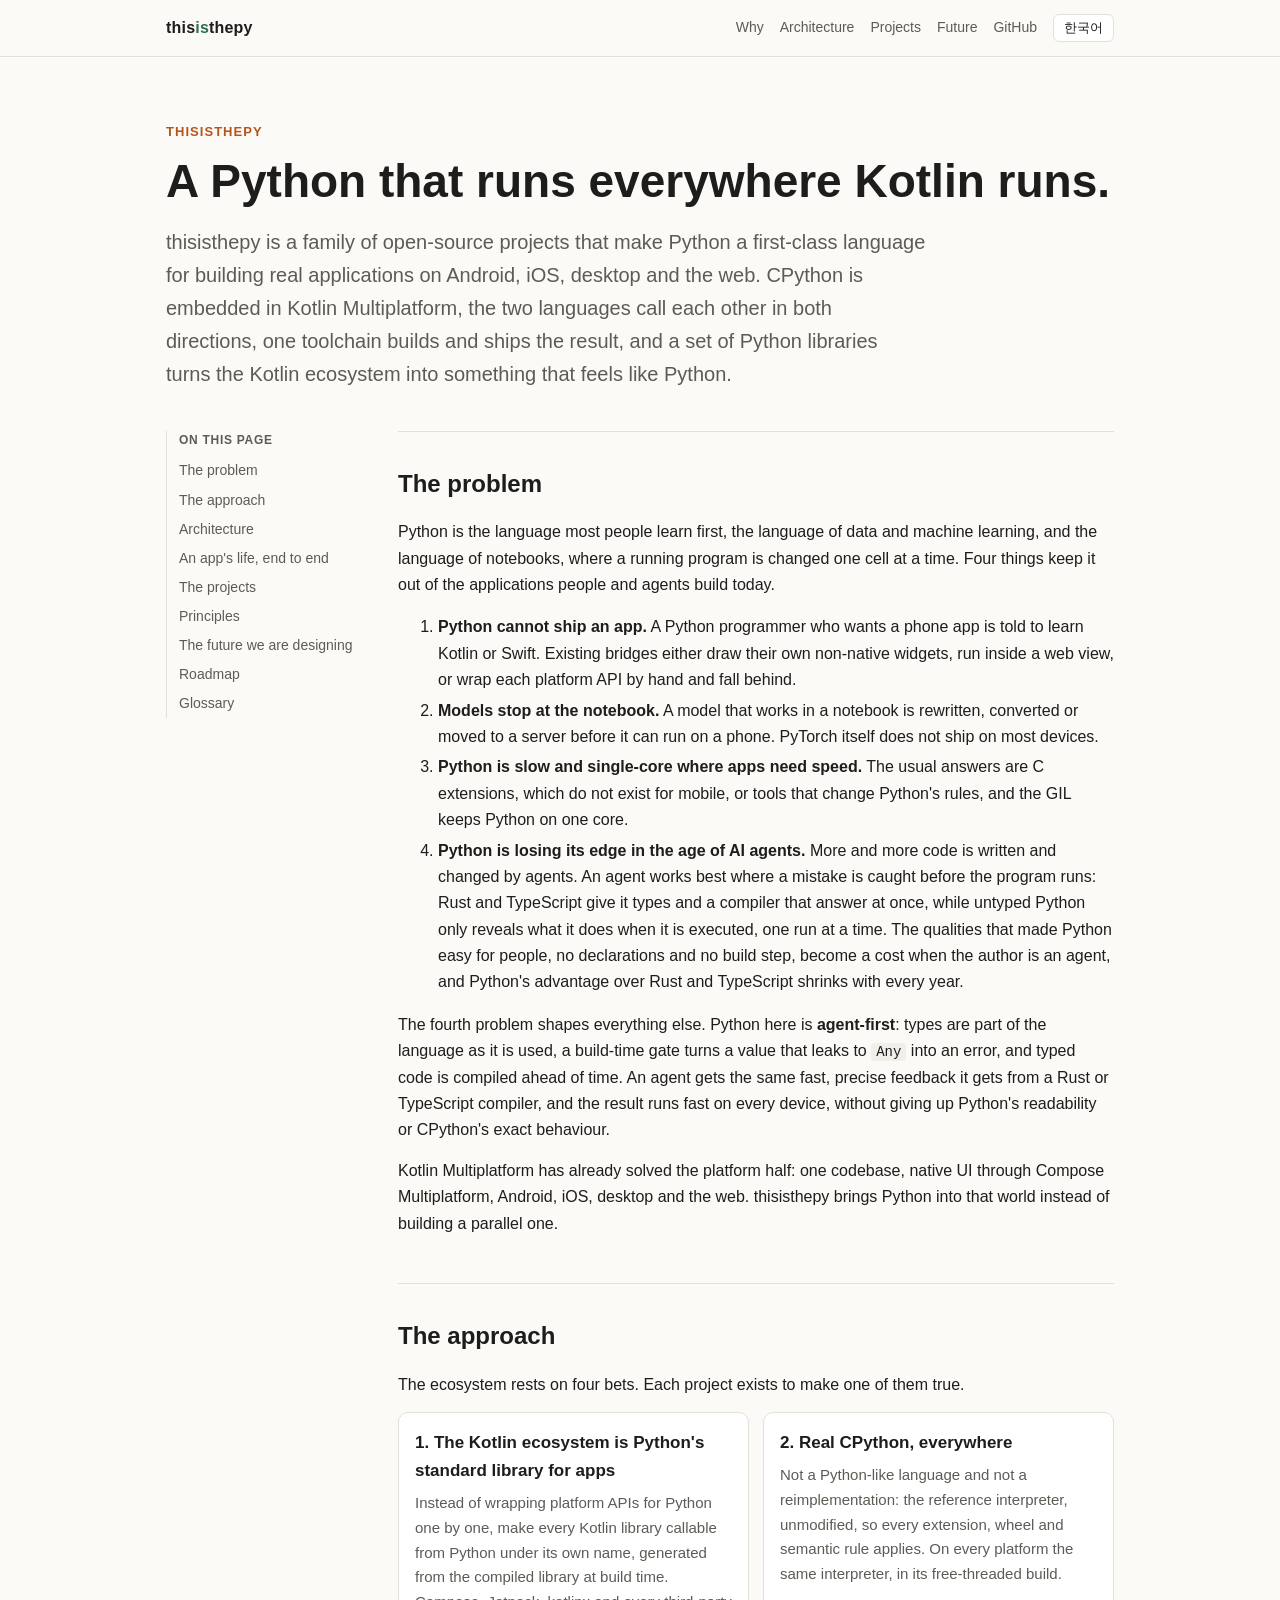
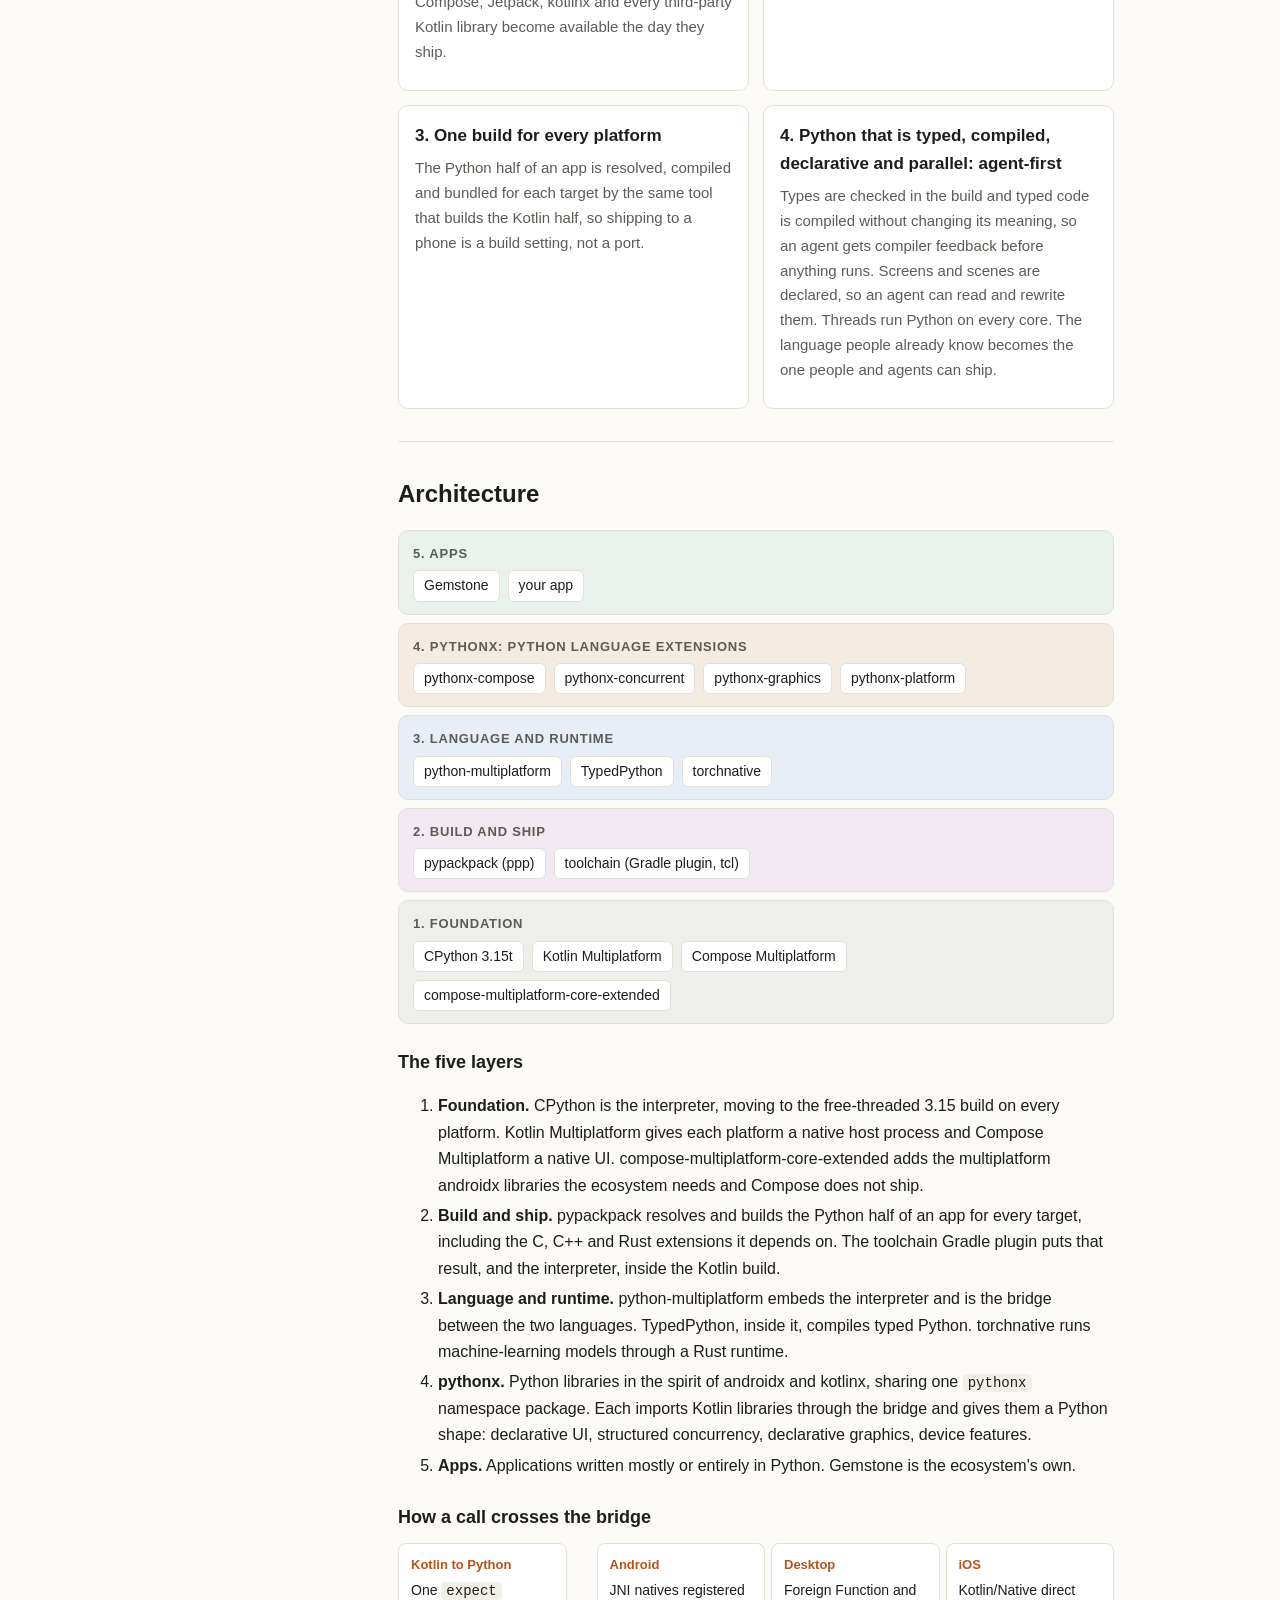
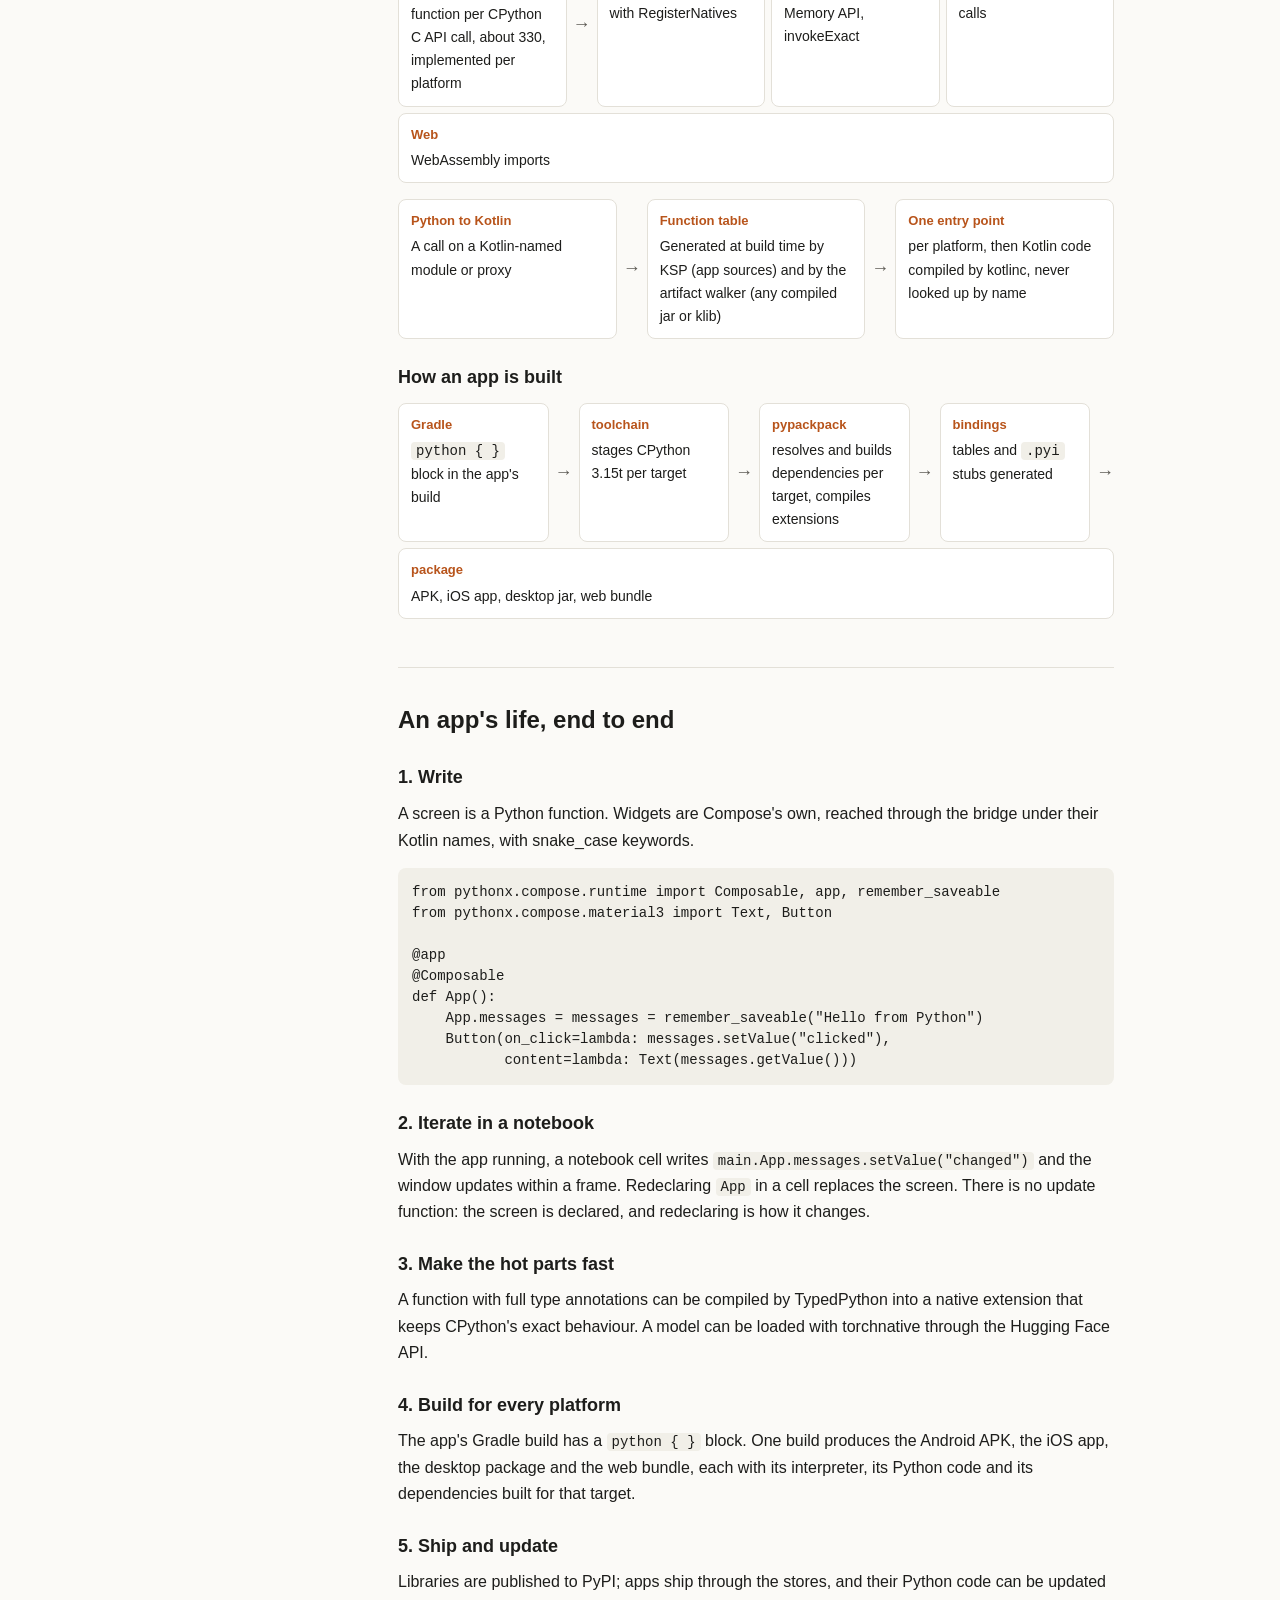
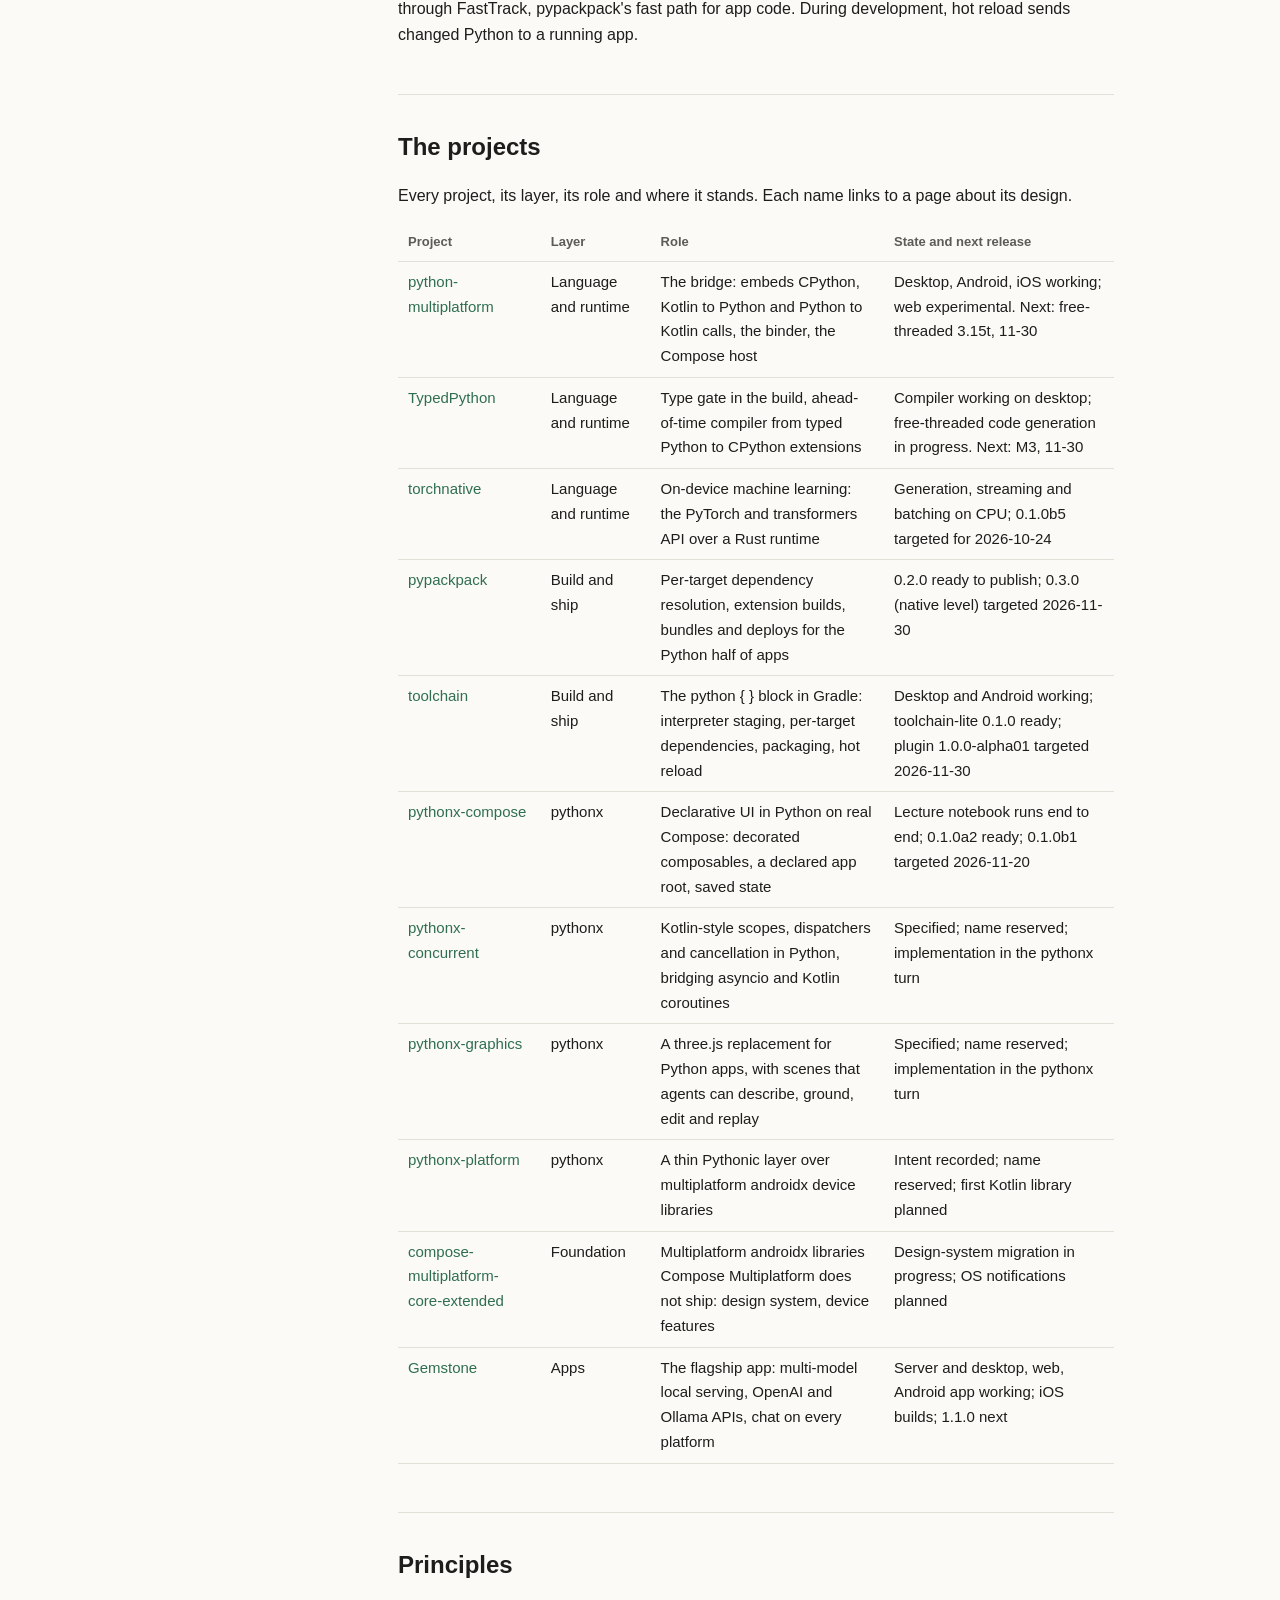
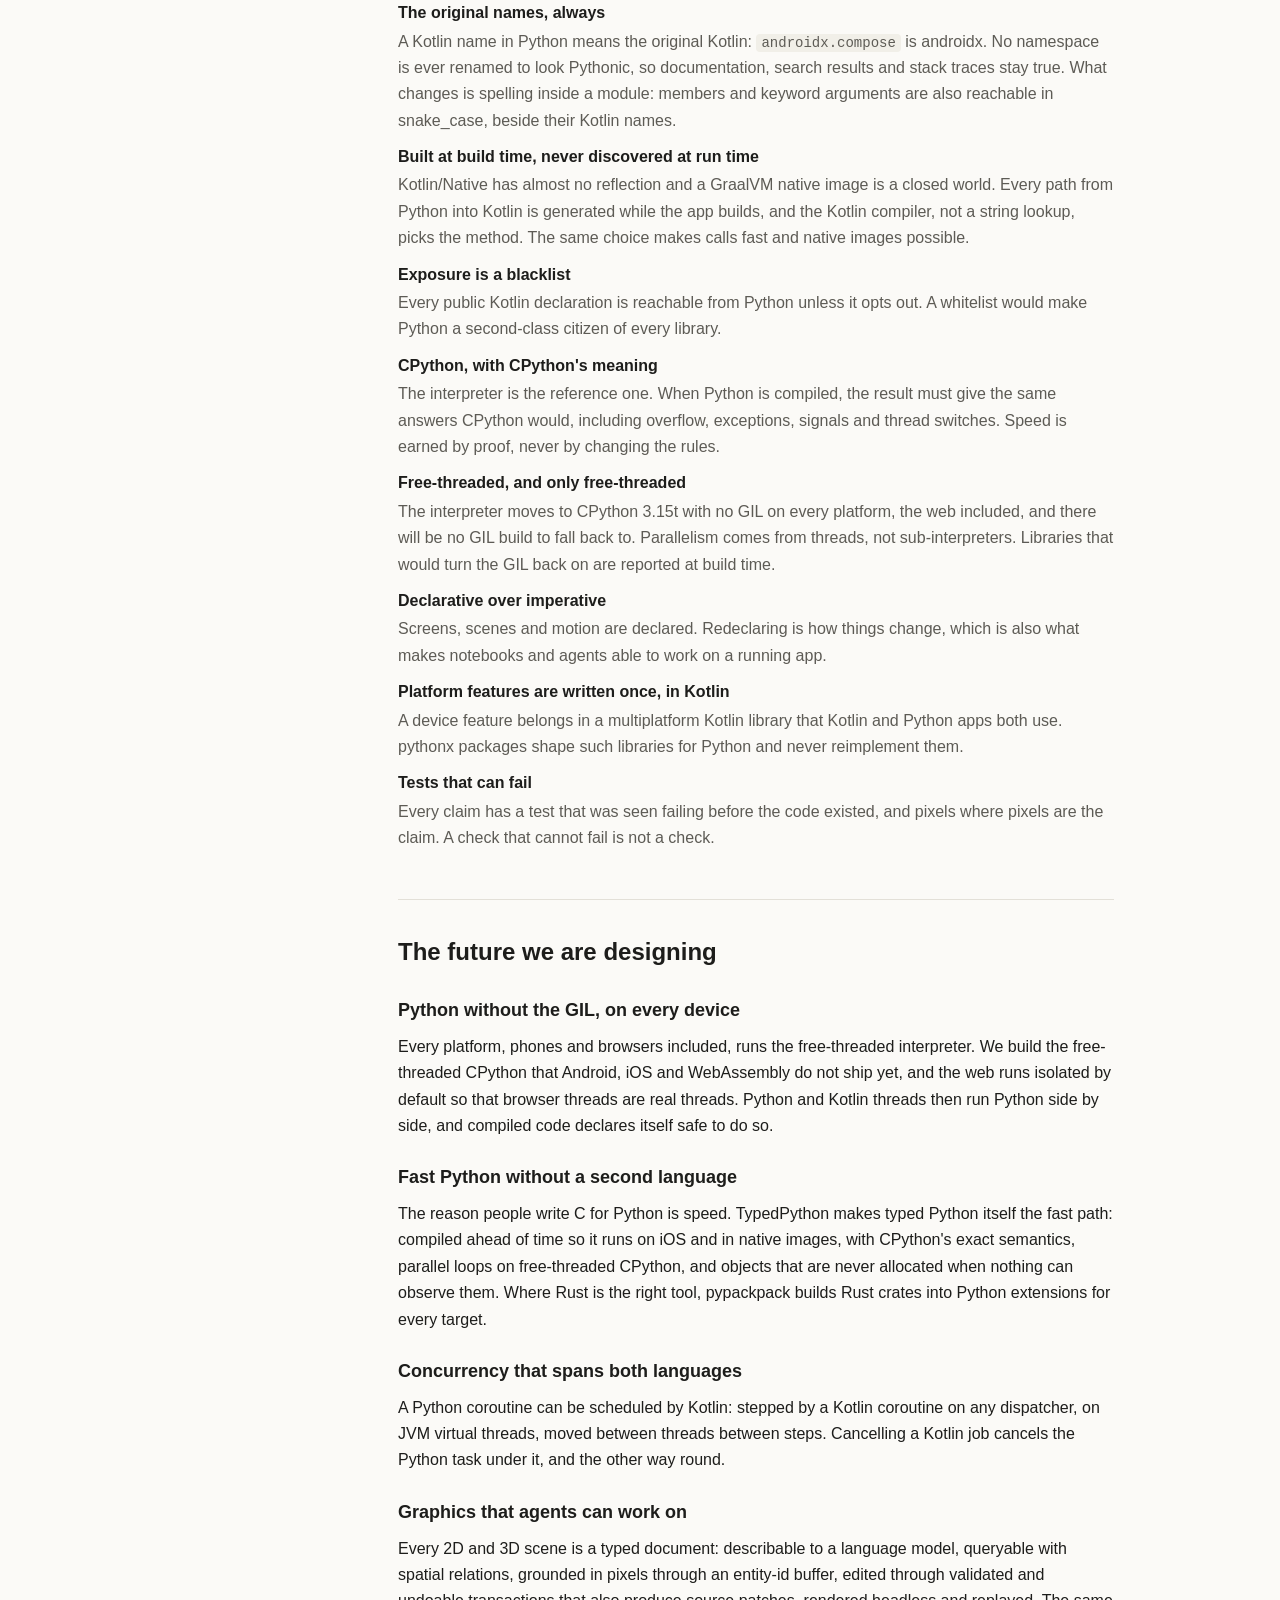
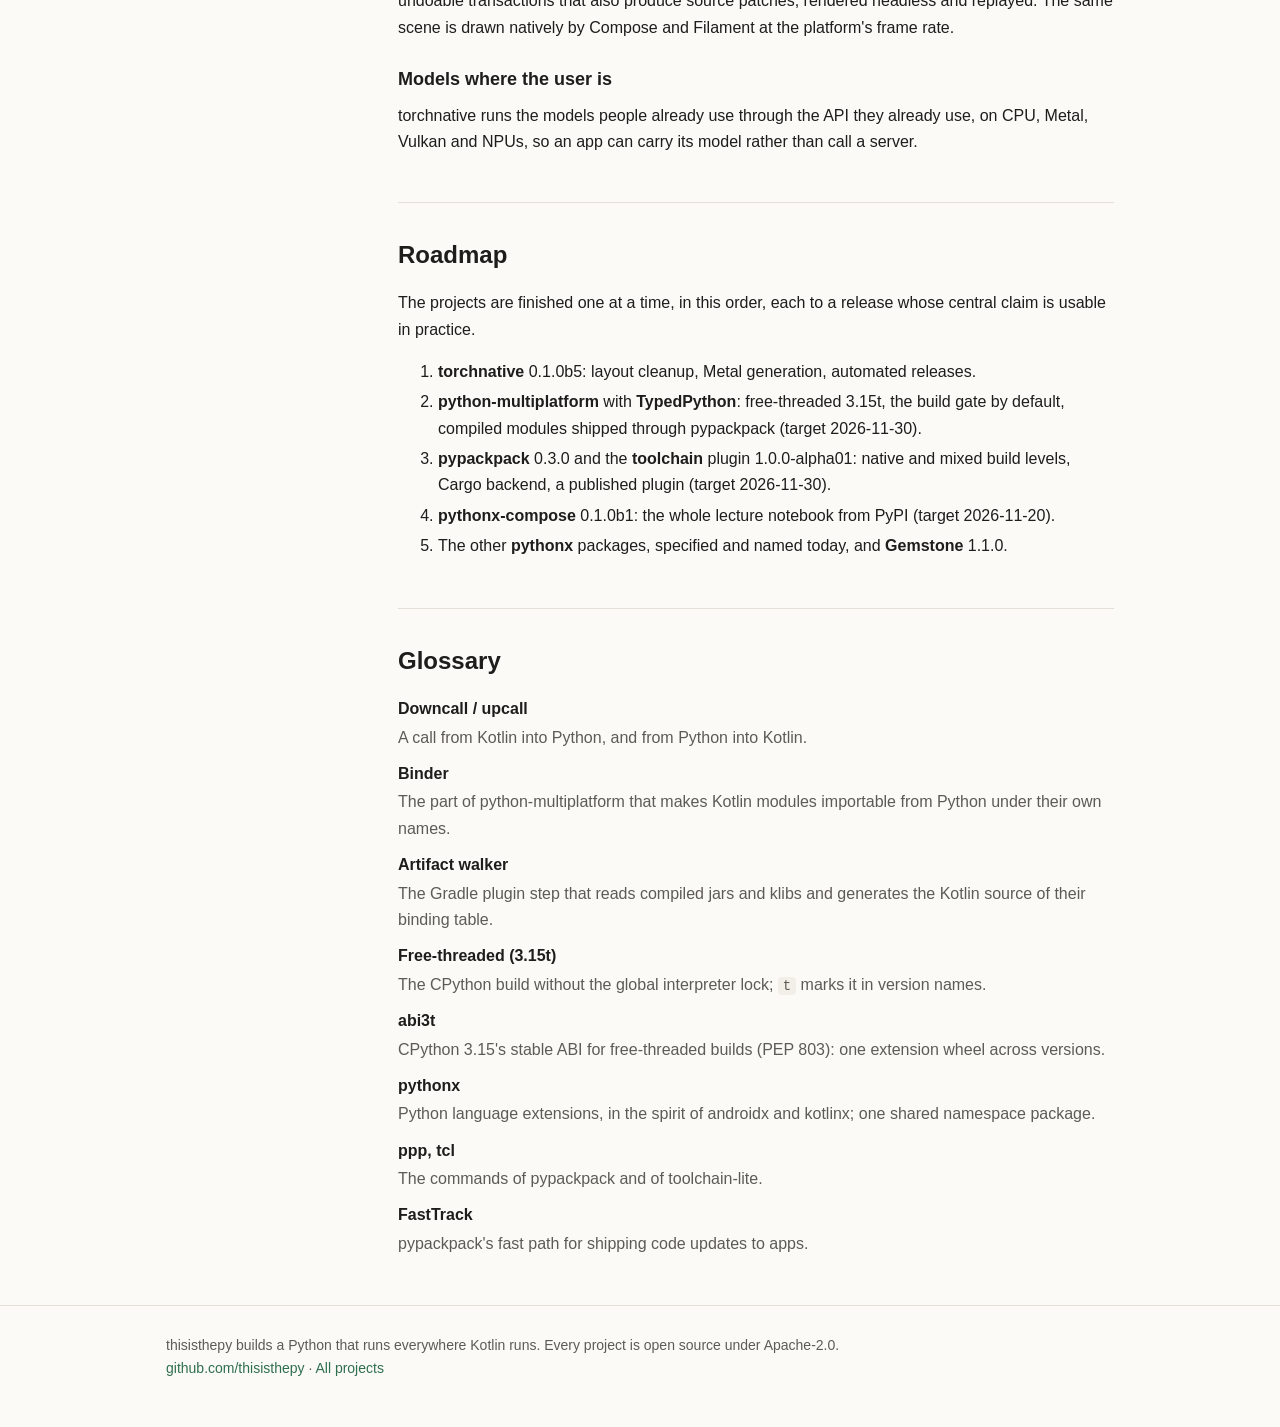
==== commit 0e655651: "Site: Add the agent-first problem (types and compilation for Python in the age of AI agents)" ====
--- a/index.html
+++ b/index.html
@@ -16,33 +16,37 @@
   <p class="lead"><span data-l="en">thisisthepy is a family of open-source projects that make Python a first-class language for building real applications on Android, iOS, desktop and the web. CPython is embedded in Kotlin Multiplatform, the two languages call each other in both directions, one toolchain builds and ships the result, and a set of Python libraries turns the Kotlin ecosystem into something that feels like Python.</span><span data-l="ko">thisisthepy는 Python을 Android, iOS, 데스크톱, 웹에서 진짜 애플리케이션을 만드는 일급 언어로 만드는 오픈소스 프로젝트 모음입니다. CPython을 Kotlin Multiplatform 안에 넣고, 두 언어가 양방향으로 서로를 부르게 하고, 하나의 도구 체인으로 빌드하고 배포하며, 일련의 Python 라이브러리가 Kotlin 생태계를 Python답게 쓰게 합니다.</span></p>
 </div>
 <div class="layout"><aside class="toc"><b><span data-l="en">On this page</span><span data-l="ko">이 페이지</span></b><a href="#problem"><span data-l="en">The problem</span><span data-l="ko">풀려는 문제</span></a><a href="#approach"><span data-l="en">The approach</span><span data-l="ko">접근 방식</span></a><a href="#architecture"><span data-l="en">Architecture</span><span data-l="ko">구조</span></a><a href="#lifecycle"><span data-l="en">An app's life, end to end</span><span data-l="ko">앱 하나의 일생</span></a><a href="#projects"><span data-l="en">The projects</span><span data-l="ko">프로젝트</span></a><a href="#principles"><span data-l="en">Principles</span><span data-l="ko">원칙</span></a><a href="#future"><span data-l="en">The future we are designing</span><span data-l="ko">설계하는 미래</span></a><a href="#roadmap"><span data-l="en">Roadmap</span><span data-l="ko">로드맵</span></a><a href="#glossary"><span data-l="en">Glossary</span><span data-l="ko">용어</span></a></aside><div><section id="problem"><h2><span data-l="en">The problem</span><span data-l="ko">풀려는 문제</span></h2><div data-l="en">
-<p>Python is the language most people learn first, the language of data and machine learning, and the language of notebooks, where a running program is changed one cell at a time. Three things keep it out of the applications people actually use.</p>
+<p>Python is the language most people learn first, the language of data and machine learning, and the language of notebooks, where a running program is changed one cell at a time. Four things keep it out of the applications people and agents build today.</p>
 <ol>
 <li><b>Python cannot ship an app.</b> A Python programmer who wants a phone app is told to learn Kotlin or Swift. Existing bridges either draw their own non-native widgets, run inside a web view, or wrap each platform API by hand and fall behind.</li>
 <li><b>Models stop at the notebook.</b> A model that works in a notebook is rewritten, converted or moved to a server before it can run on a phone. PyTorch itself does not ship on most devices.</li>
 <li><b>Python is slow and single-core where apps need speed.</b> The usual answers are C extensions, which do not exist for mobile, or tools that change Python's rules, and the GIL keeps Python on one core.</li>
-</ol>
+<li><b>Python is losing its edge in the age of AI agents.</b> More and more code is written and changed by agents. An agent works best where a mistake is caught before the program runs: Rust and TypeScript give it types and a compiler that answer at once, while untyped Python only reveals what it does when it is executed, one run at a time. The qualities that made Python easy for people, no declarations and no build step, become a cost when the author is an agent, and Python's advantage over Rust and TypeScript shrinks with every year.</li>
+</ol>
+<p>The fourth problem shapes everything else. Python here is <b>agent-first</b>: types are part of the language as it is used, a build-time gate turns a value that leaks to <code>Any</code> into an error, and typed code is compiled ahead of time. An agent gets the same fast, precise feedback it gets from a Rust or TypeScript compiler, and the result runs fast on every device, without giving up Python's readability or CPython's exact behaviour.</p>
 <p>Kotlin Multiplatform has already solved the platform half: one codebase, native UI through Compose Multiplatform, Android, iOS, desktop and the web. thisisthepy brings Python into that world instead of building a parallel one.</p></div><div data-l="ko">
-<p>Python은 많은 사람이 처음 배우는 언어이고, 데이터와 머신러닝의 언어이며, 실행 중인 프로그램을 셀 하나씩 바꾸는 노트북의 언어입니다. 그런데 세 가지가 Python을 사람들이 실제로 쓰는 애플리케이션에서 밀어냅니다.</p>
+<p>Python은 많은 사람이 처음 배우는 언어이고, 데이터와 머신러닝의 언어이며, 실행 중인 프로그램을 셀 하나씩 바꾸는 노트북의 언어입니다. 그런데 네 가지가 Python을 오늘 사람과 에이전트가 만드는 애플리케이션에서 밀어냅니다.</p>
 <ol>
 <li><b>Python으로는 앱을 배포할 수 없습니다.</b> 휴대폰 앱을 만들고 싶은 Python 개발자는 Kotlin이나 Swift를 배우라는 말을 듣습니다. 기존 다리들은 네이티브가 아닌 자체 위젯을 그리거나, 웹뷰 안에서 돌거나, 플랫폼 API를 손으로 하나씩 감싸다가 뒤처집니다.</li>
 <li><b>모델은 노트북에서 멈춥니다.</b> 노트북에서 도는 모델을 휴대폰에서 돌리려면 다시 쓰거나, 변환하거나, 서버로 옮겨야 합니다. PyTorch 자체는 대부분의 기기에 들어가지 않습니다.</li>
 <li><b>앱이 속도를 필요로 하는 곳에서 Python은 느리고 한 코어만 씁니다.</b> 흔한 해법은 모바일에는 없는 C 확장이거나 Python의 규칙을 바꾸는 도구이고, GIL은 Python을 한 코어에 묶어 둡니다.</li>
-</ol>
+<li><b>AI 에이전트 시대에 Python은 장점을 잃어 가고 있습니다.</b> 점점 더 많은 코드를 에이전트가 쓰고 고칩니다. 에이전트는 프로그램을 실행하기 전에 실수가 잡히는 곳에서 가장 잘 일합니다. Rust와 TypeScript는 타입과 컴파일러가 바로 답을 주지만, 타입이 없는 Python은 실행해 봐야, 그것도 한 번에 하나씩만 무엇을 하는지 드러냅니다. 선언도 빌드 단계도 없어서 사람에게 쉬웠던 성질이, 작성자가 에이전트가 되면 비용이 되고, Rust와 TypeScript에 비한 Python의 장점은 해마다 줄어듭니다.</li>
+</ol>
+<p>네 번째 문제가 나머지 전부의 방향을 정합니다. 여기서 Python은 <b>에이전트 우선(agent-first)</b>입니다. 타입은 실제로 쓰는 언어의 일부이고, 빌드 시점의 게이트가 <code>Any</code>로 새는 값을 오류로 만들며, 타입 붙은 코드는 미리 컴파일됩니다. 에이전트는 Rust나 TypeScript 컴파일러에서 얻는 것과 같은 빠르고 정확한 피드백을 얻고, 결과물은 모든 기기에서 빠르게 돕니다. Python의 읽기 쉬움도, CPython과 똑같은 동작도 포기하지 않습니다.</p>
 <p>플랫폼 쪽 절반은 Kotlin Multiplatform이 이미 풀었습니다. 코드베이스 하나, Compose Multiplatform의 네이티브 UI, 그리고 Android, iOS, 데스크톱, 웹. thisisthepy는 평행한 세계를 따로 만들지 않고 Python을 그 세계 안으로 데려갑니다.</p></div></section><section id="approach"><h2><span data-l="en">The approach</span><span data-l="ko">접근 방식</span></h2><div data-l="en">
 <p>The ecosystem rests on four bets. Each project exists to make one of them true.</p>
 <div class="two">
 <div class="card"><h3>1. The Kotlin ecosystem is Python's standard library for apps</h3><p>Instead of wrapping platform APIs for Python one by one, make every Kotlin library callable from Python under its own name, generated from the compiled library at build time. Compose, Jetpack, kotlinx and every third-party Kotlin library become available the day they ship.</p></div>
 <div class="card"><h3>2. Real CPython, everywhere</h3><p>Not a Python-like language and not a reimplementation: the reference interpreter, unmodified, so every extension, wheel and semantic rule applies. On every platform the same interpreter, in its free-threaded build.</p></div>
 <div class="card"><h3>3. One build for every platform</h3><p>The Python half of an app is resolved, compiled and bundled for each target by the same tool that builds the Kotlin half, so shipping to a phone is a build setting, not a port.</p></div>
-<div class="card"><h3>4. Python that is declarative, fast and parallel</h3><p>Screens and scenes are declared; typed code is compiled without changing its meaning; threads run Python on every core. The language people already know becomes the one they can ship.</p></div>
+<div class="card"><h3>4. Python that is typed, compiled, declarative and parallel: agent-first</h3><p>Types are checked in the build and typed code is compiled without changing its meaning, so an agent gets compiler feedback before anything runs. Screens and scenes are declared, so an agent can read and rewrite them. Threads run Python on every core. The language people already know becomes the one people and agents can ship.</p></div>
 </div></div><div data-l="ko">
 <p>생태계는 네 가지 내기 위에 섭니다. 각 프로젝트는 그중 하나를 참으로 만들기 위해 있습니다.</p>
 <div class="two">
 <div class="card"><h3>1. Kotlin 생태계가 Python의 앱 표준 라이브러리다</h3><p>플랫폼 API를 Python용으로 하나씩 감싸지 않고, 모든 Kotlin 라이브러리를 원래 이름 그대로 Python에서 부를 수 있게 합니다. 빌드할 때 컴파일된 라이브러리에서 생성합니다. Compose, Jetpack, kotlinx, 그리고 모든 서드파티 Kotlin 라이브러리를 나오는 날부터 씁니다.</p></div>
 <div class="card"><h3>2. 어디서나 진짜 CPython</h3><p>Python 비슷한 언어도, 재구현도 아닙니다. 고치지 않은 기준 인터프리터라서 모든 확장, 휠, 의미 규칙이 그대로 적용됩니다. 모든 플랫폼에서 같은 인터프리터를, free-threaded 빌드로 씁니다.</p></div>
 <div class="card"><h3>3. 모든 플랫폼을 위한 하나의 빌드</h3><p>앱의 Python 절반을 Kotlin 절반을 빌드하는 같은 도구가 타깃마다 해석하고, 컴파일하고, 묶습니다. 휴대폰으로 배포하는 것은 포팅이 아니라 빌드 설정 하나입니다.</p></div>
-<div class="card"><h3>4. 선언형이고, 빠르고, 병렬인 Python</h3><p>화면과 장면은 선언하고, 타입 붙은 코드는 의미를 바꾸지 않고 컴파일하고, 스레드가 모든 코어에서 Python을 실행합니다. 사람들이 이미 아는 언어가 배포할 수 있는 언어가 됩니다.</p></div>
+<div class="card"><h3>4. 타입 있고, 컴파일되고, 선언형이고, 병렬인 Python: 에이전트 우선</h3><p>타입은 빌드에서 검사하고, 타입 붙은 코드는 의미를 바꾸지 않고 컴파일해서, 에이전트가 실행하기 전에 컴파일러의 피드백을 받습니다. 화면과 장면은 선언하므로 에이전트가 읽고 다시 쓸 수 있습니다. 스레드가 모든 코어에서 Python을 실행합니다. 사람들이 이미 아는 언어가 사람과 에이전트가 함께 배포하는 언어가 됩니다.</p></div>
 </div></div></section><section id="architecture"><h2><span data-l="en">Architecture</span><span data-l="ko">구조</span></h2><div data-l="en">
 <div class="stack">
   <div class="layer l1"><b><span data-l="en">5. Apps</span><span data-l="ko">5. 앱</span></b><div class="items"><a href="projects/gemstone/">Gemstone</a><span data-l="en">your app</span><span data-l="ko">여러분의 앱</span></div></div>
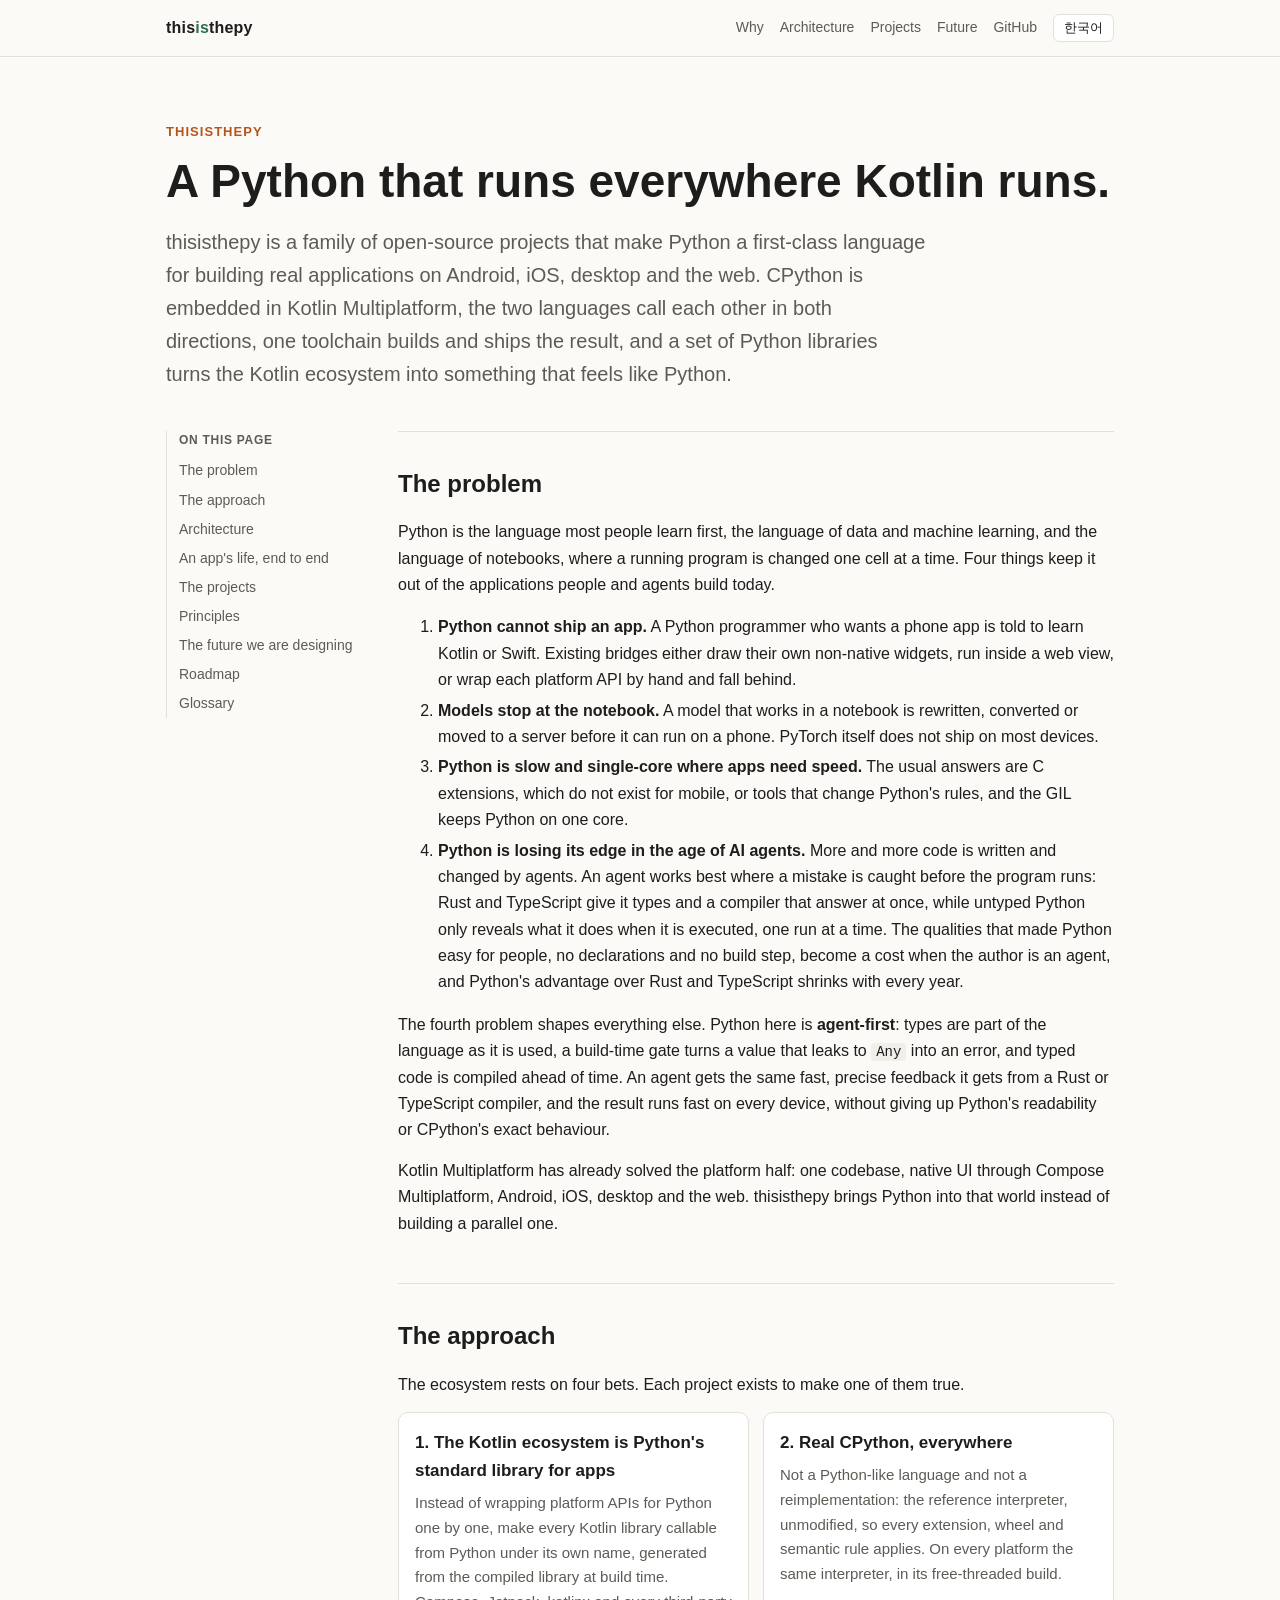
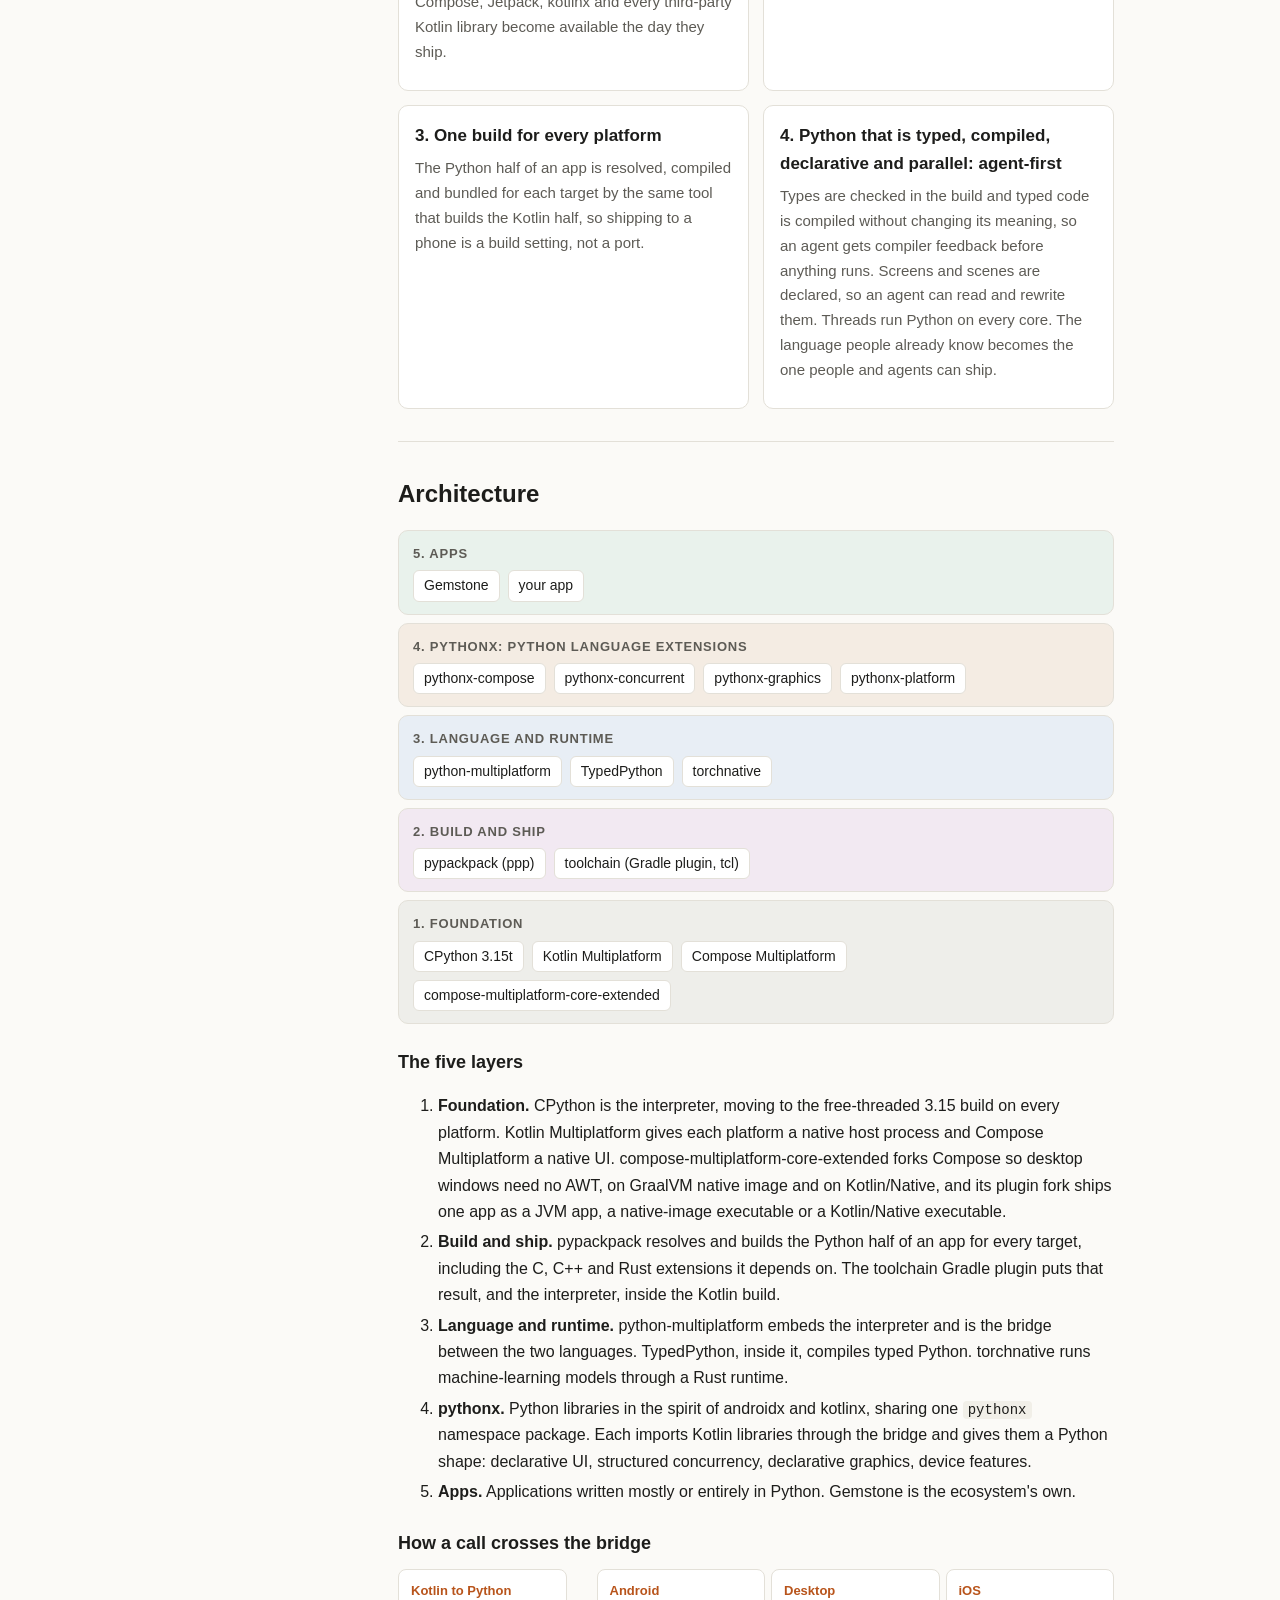
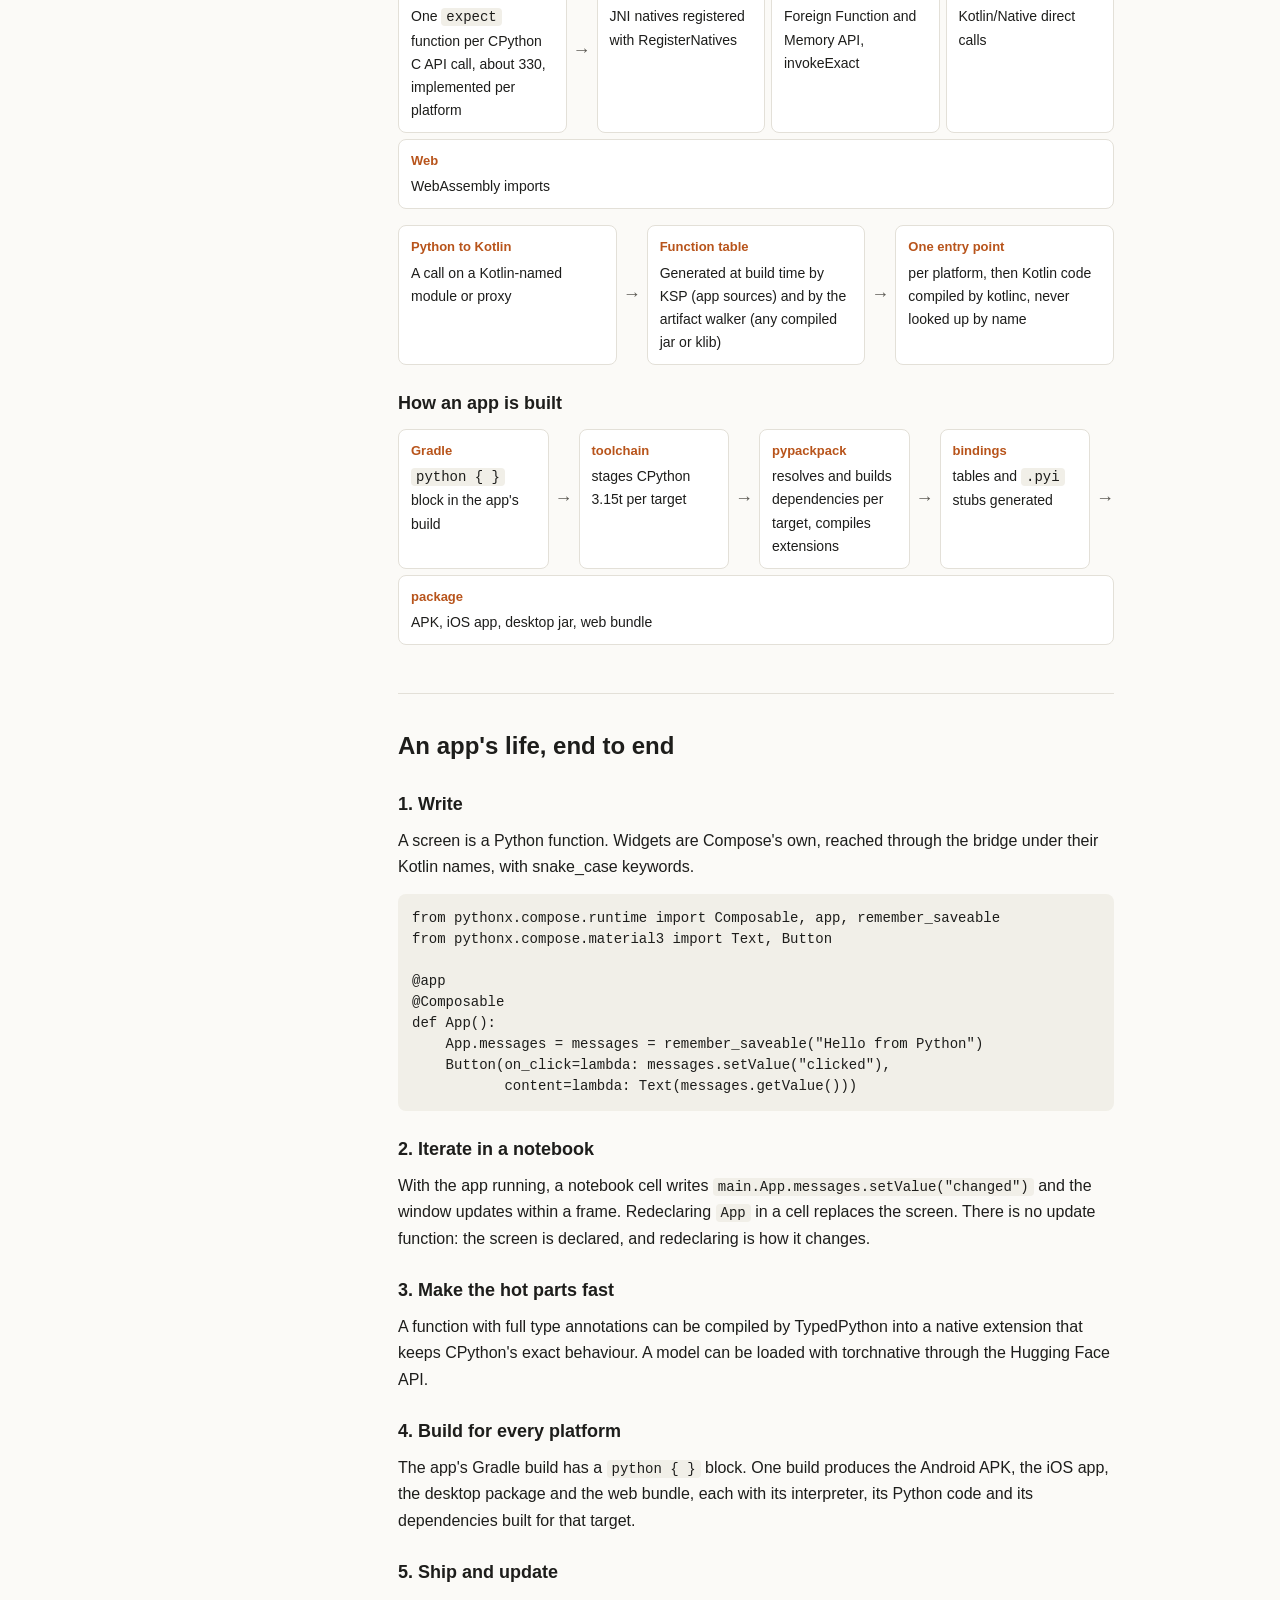
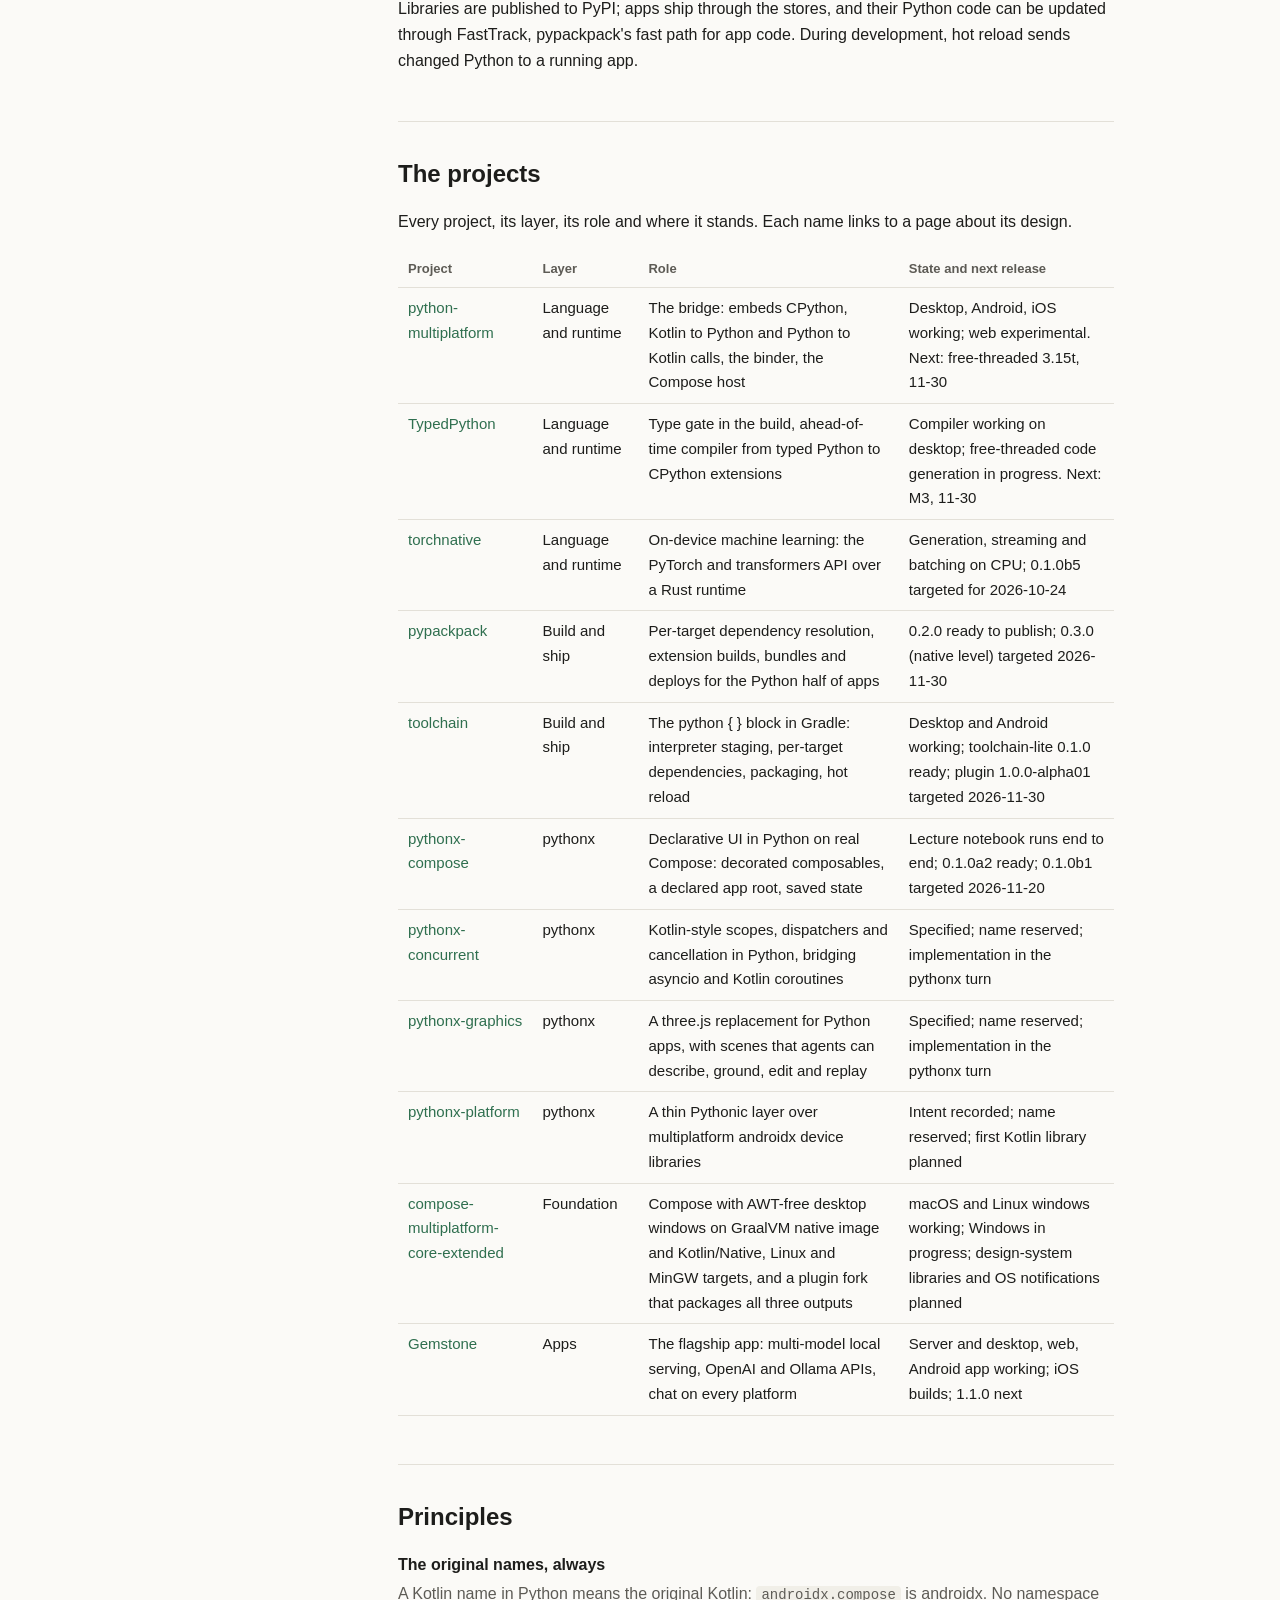
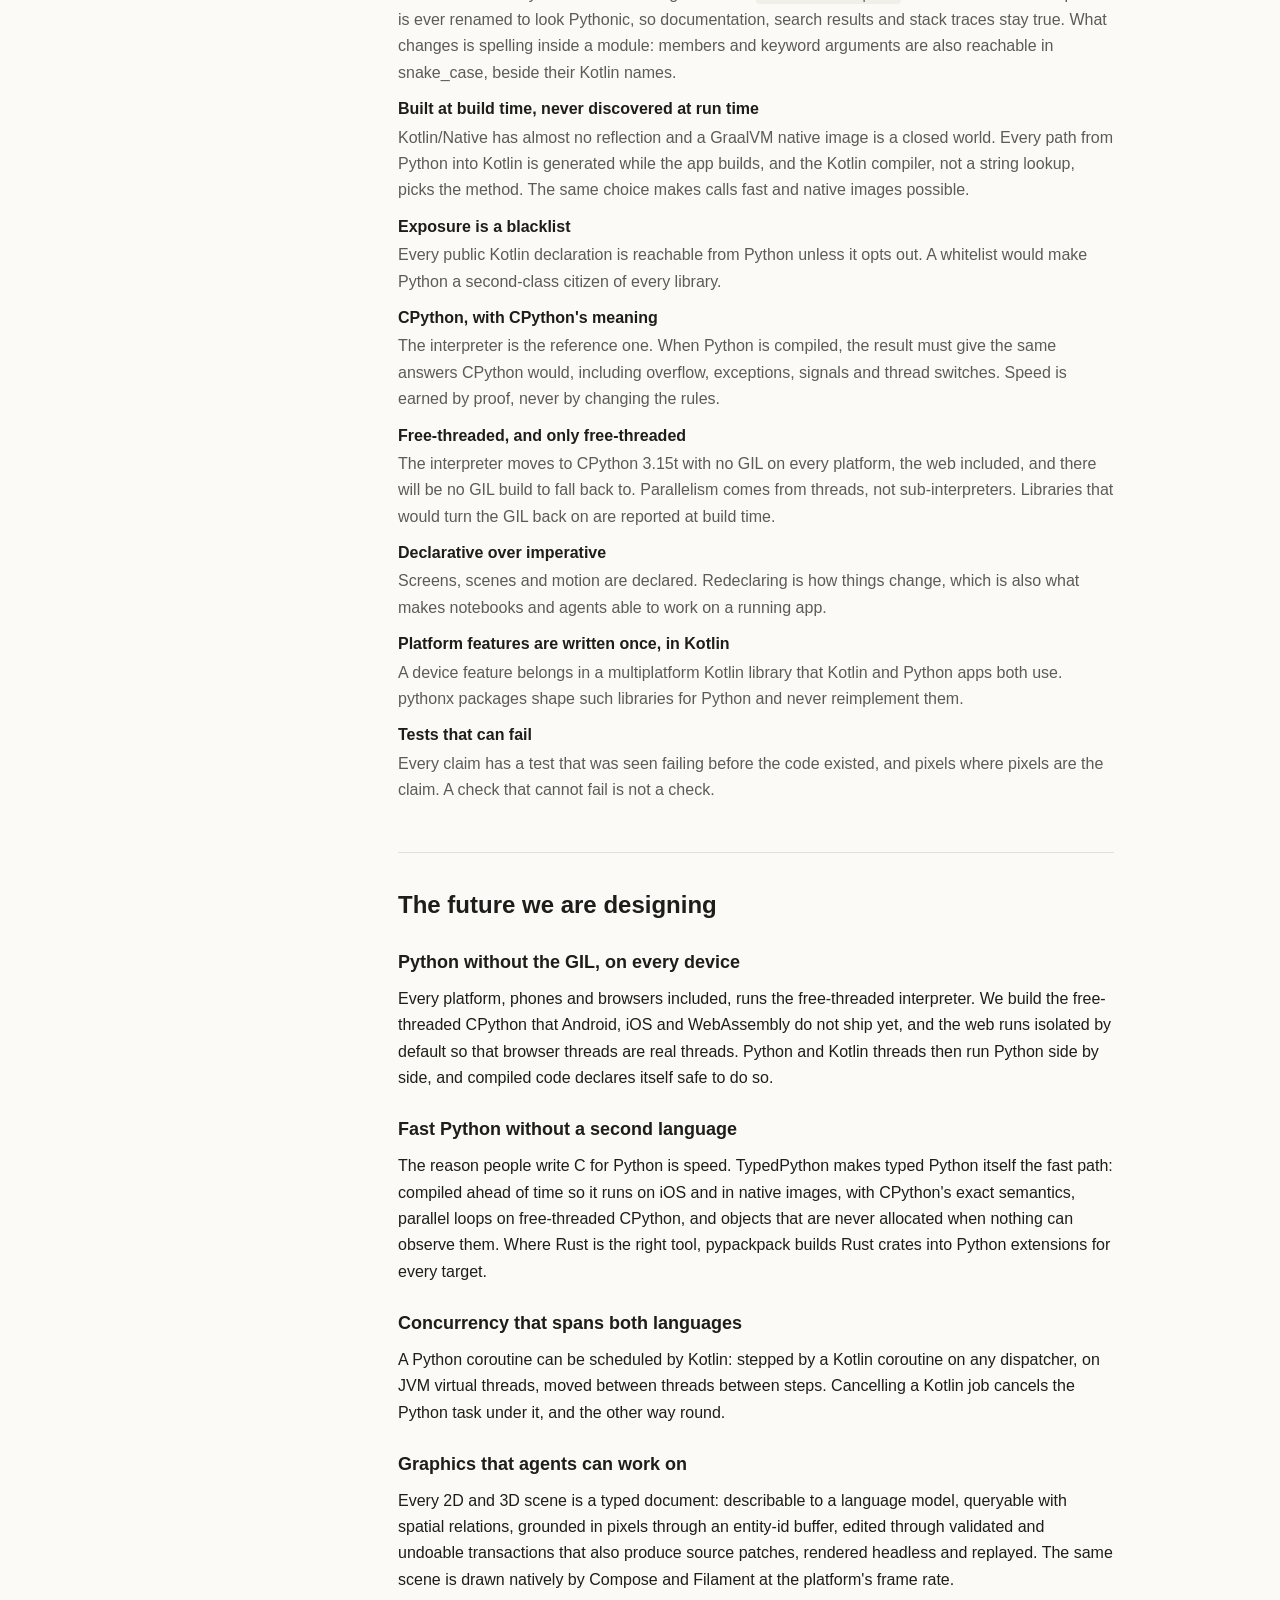
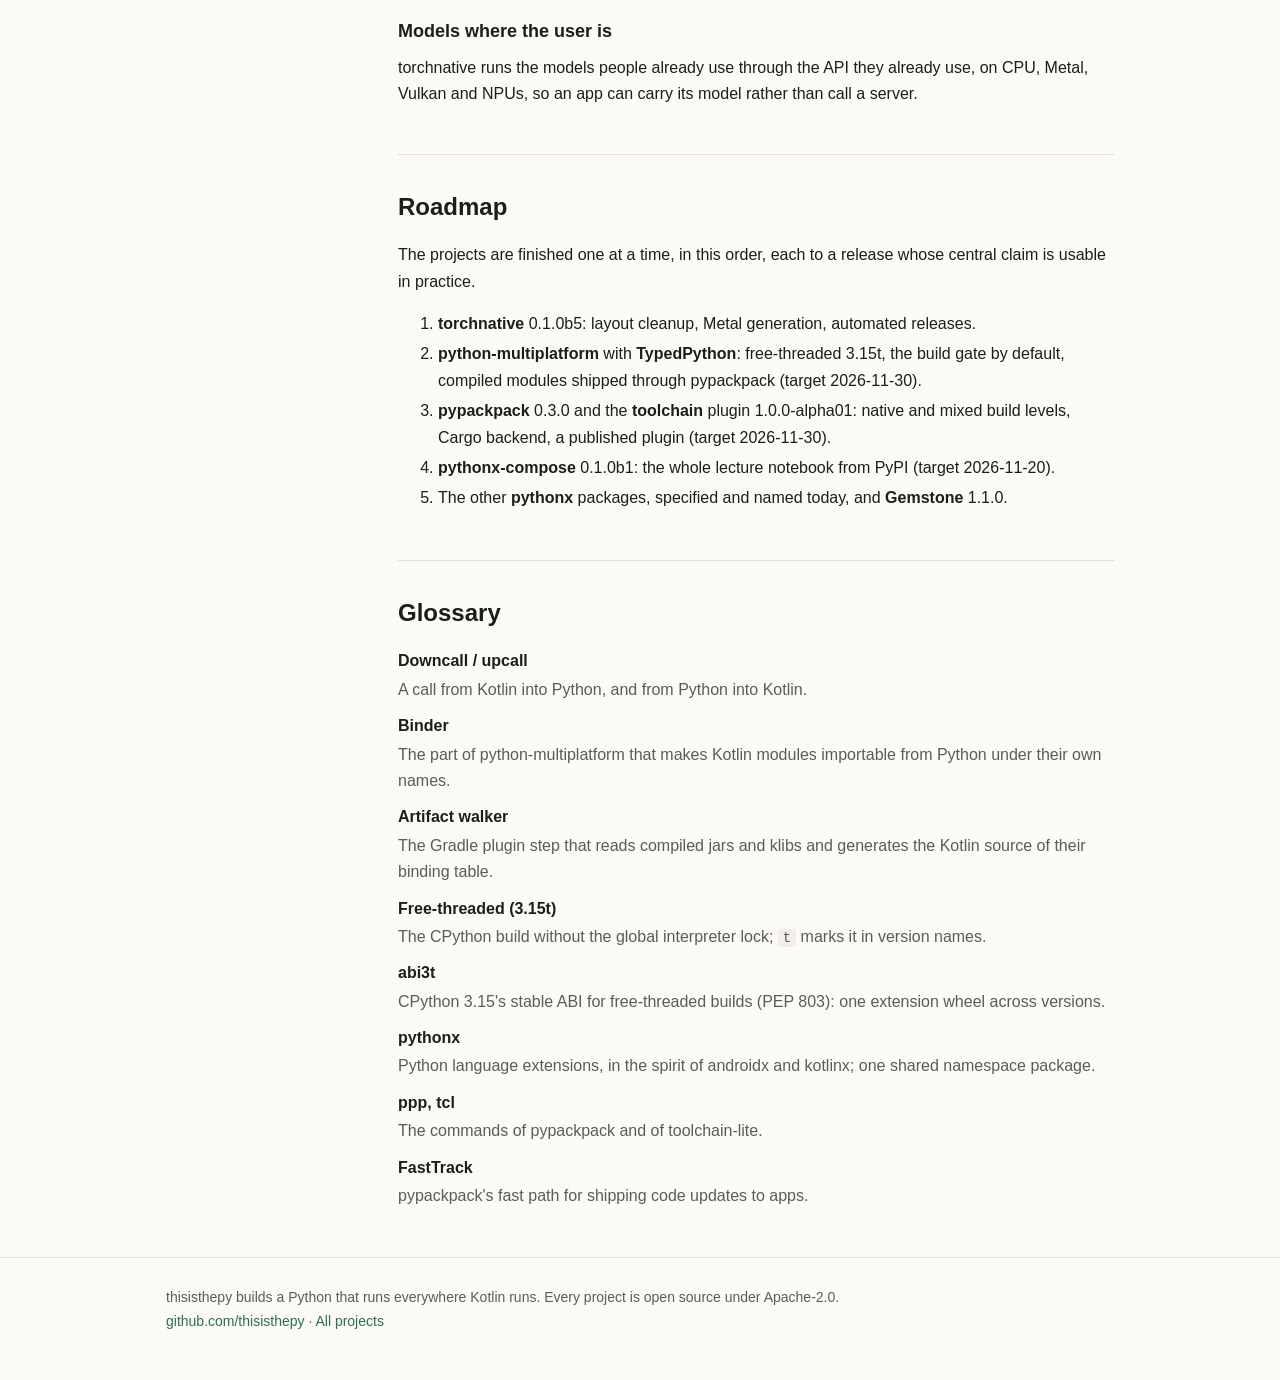
==== commit 05240fce: "Site: Describe the Compose forks as they are: AWT-free windows, new targets and the plugin's three o" ====
--- a/index.html
+++ b/index.html
@@ -57,7 +57,7 @@
 </div>
 <h3>The five layers</h3>
 <ol>
-<li><b>Foundation.</b> CPython is the interpreter, moving to the free-threaded 3.15 build on every platform. Kotlin Multiplatform gives each platform a native host process and Compose Multiplatform a native UI. compose-multiplatform-core-extended adds the multiplatform androidx libraries the ecosystem needs and Compose does not ship.</li>
+<li><b>Foundation.</b> CPython is the interpreter, moving to the free-threaded 3.15 build on every platform. Kotlin Multiplatform gives each platform a native host process and Compose Multiplatform a native UI. compose-multiplatform-core-extended forks Compose so desktop windows need no AWT, on GraalVM native image and on Kotlin/Native, and its plugin fork ships one app as a JVM app, a native-image executable or a Kotlin/Native executable.</li>
 <li><b>Build and ship.</b> pypackpack resolves and builds the Python half of an app for every target, including the C, C++ and Rust extensions it depends on. The toolchain Gradle plugin puts that result, and the interpreter, inside the Kotlin build.</li>
 <li><b>Language and runtime.</b> python-multiplatform embeds the interpreter and is the bridge between the two languages. TypedPython, inside it, compiles typed Python. torchnative runs machine-learning models through a Rust runtime.</li>
 <li><b>pythonx.</b> Python libraries in the spirit of androidx and kotlinx, sharing one <code>pythonx</code> namespace package. Each imports Kotlin libraries through the bridge and gives them a Python shape: declarative UI, structured concurrency, declarative graphics, device features.</li>
@@ -77,7 +77,7 @@
 </div>
 <h3>다섯 계층</h3>
 <ol>
-<li><b>토대.</b> CPython이 인터프리터이고, 모든 플랫폼에서 free-threaded 3.15 빌드로 옮겨 가고 있습니다. Kotlin Multiplatform이 플랫폼마다 네이티브 호스트 프로세스를, Compose Multiplatform이 네이티브 UI를 줍니다. compose-multiplatform-core-extended는 생태계에 필요하지만 Compose가 제공하지 않는 멀티플랫폼 androidx 라이브러리를 더합니다.</li>
+<li><b>토대.</b> CPython이 인터프리터이고, 모든 플랫폼에서 free-threaded 3.15 빌드로 옮겨 가고 있습니다. Kotlin Multiplatform이 플랫폼마다 네이티브 호스트 프로세스를, Compose Multiplatform이 네이티브 UI를 줍니다. compose-multiplatform-core-extended는 Compose를 포크해 GraalVM native image와 Kotlin/Native에서 AWT 없이 데스크톱 창을 띄우고, 짝인 플러그인 포크는 같은 앱을 JVM 앱, native-image 실행 파일, Kotlin/Native 실행 파일 중 하나로 내보냅니다.</li>
 <li><b>빌드와 배포.</b> pypackpack이 앱의 Python 절반을 모든 타깃용으로 해석하고 빌드합니다. 의존하는 C, C++, Rust 확장도 포함합니다. toolchain Gradle 플러그인이 그 결과와 인터프리터를 Kotlin 빌드 안에 넣습니다.</li>
 <li><b>언어와 런타임.</b> python-multiplatform이 인터프리터를 넣고 두 언어 사이의 다리가 됩니다. 그 안의 TypedPython이 타입 붙은 Python을 컴파일합니다. torchnative는 Rust 런타임으로 머신러닝 모델을 돌립니다.</li>
 <li><b>pythonx.</b> androidx, kotlinx와 같은 정신의 Python 라이브러리이고, 하나의 <code>pythonx</code> 네임스페이스 패키지를 함께 씁니다. 각각 다리를 통해 Kotlin 라이브러리를 가져와 Python의 모양을 줍니다. 선언형 UI, 구조적 동시성, 선언형 그래픽스, 기기 기능입니다.</li>
@@ -125,7 +125,7 @@
 <h3>4. 모든 플랫폼용으로 빌드한다</h3>
 <p>앱의 Gradle 빌드에 <code>python { }</code> 블록이 있습니다. 빌드 한 번으로 Android APK, iOS 앱, 데스크톱 패키지, 웹 번들이 나오고, 각각 그 타깃용으로 빌드된 인터프리터, Python 코드, 의존성을 품습니다.</p>
 <h3>5. 배포하고 갱신한다</h3>
-<p>라이브러리는 PyPI로 배포하고, 앱은 스토어로 배포하며, 앱의 Python 코드는 pypackpack의 앱 코드 빠른 경로인 FastTrack으로 갱신할 수 있습니다. 개발 중에는 핫 리로드가 바뀐 Python을 실행 중인 앱에 보냅니다.</p></div></section><section id="projects"><h2><span data-l="en">The projects</span><span data-l="ko">프로젝트</span></h2><div data-l="en"><p>Every project, its layer, its role and where it stands. Each name links to a page about its design.</p><table><tr><th>Project</th><th>Layer</th><th>Role</th><th>State and next release</th></tr><tr><td><a href="projects/python-multiplatform/">python-multiplatform</a></td><td>Language and runtime</td><td>The bridge: embeds CPython, Kotlin to Python and Python to Kotlin calls, the binder, the Compose host</td><td>Desktop, Android, iOS working; web experimental. Next: free-threaded 3.15t, 11-30</td></tr><tr><td><a href="projects/typedpython/">TypedPython</a></td><td>Language and runtime</td><td>Type gate in the build, ahead-of-time compiler from typed Python to CPython extensions</td><td>Compiler working on desktop; free-threaded code generation in progress. Next: M3, 11-30</td></tr><tr><td><a href="projects/torchnative/">torchnative</a></td><td>Language and runtime</td><td>On-device machine learning: the PyTorch and transformers API over a Rust runtime</td><td>Generation, streaming and batching on CPU; 0.1.0b5 targeted for 2026-10-24</td></tr><tr><td><a href="projects/pypackpack/">pypackpack</a></td><td>Build and ship</td><td>Per-target dependency resolution, extension builds, bundles and deploys for the Python half of apps</td><td>0.2.0 ready to publish; 0.3.0 (native level) targeted 2026-11-30</td></tr><tr><td><a href="projects/toolchain/">toolchain</a></td><td>Build and ship</td><td>The python { } block in Gradle: interpreter staging, per-target dependencies, packaging, hot reload</td><td>Desktop and Android working; toolchain-lite 0.1.0 ready; plugin 1.0.0-alpha01 targeted 2026-11-30</td></tr><tr><td><a href="projects/pythonx-compose/">pythonx-compose</a></td><td>pythonx</td><td>Declarative UI in Python on real Compose: decorated composables, a declared app root, saved state</td><td>Lecture notebook runs end to end; 0.1.0a2 ready; 0.1.0b1 targeted 2026-11-20</td></tr><tr><td><a href="projects/pythonx-concurrent/">pythonx-concurrent</a></td><td>pythonx</td><td>Kotlin-style scopes, dispatchers and cancellation in Python, bridging asyncio and Kotlin coroutines</td><td>Specified; name reserved; implementation in the pythonx turn</td></tr><tr><td><a href="projects/pythonx-graphics/">pythonx-graphics</a></td><td>pythonx</td><td>A three.js replacement for Python apps, with scenes that agents can describe, ground, edit and replay</td><td>Specified; name reserved; implementation in the pythonx turn</td></tr><tr><td><a href="projects/pythonx-platform/">pythonx-platform</a></td><td>pythonx</td><td>A thin Pythonic layer over multiplatform androidx device libraries</td><td>Intent recorded; name reserved; first Kotlin library planned</td></tr><tr><td><a href="projects/compose-multiplatform-core-extended/">compose-multiplatform-core-extended</a></td><td>Foundation</td><td>Multiplatform androidx libraries Compose Multiplatform does not ship: design system, device features</td><td>Design-system migration in progress; OS notifications planned</td></tr><tr><td><a href="projects/gemstone/">Gemstone</a></td><td>Apps</td><td>The flagship app: multi-model local serving, OpenAI and Ollama APIs, chat on every platform</td><td>Server and desktop, web, Android app working; iOS builds; 1.1.0 next</td></tr></table></div><div data-l="ko"><p>모든 프로젝트와 그 계층, 역할, 현재 위치입니다. 이름을 누르면 그 프로젝트의 설계를 설명하는 페이지로 갑니다.</p><table><tr><th>프로젝트</th><th>계층</th><th>역할</th><th>상태와 다음 출시</th></tr><tr><td><a href="projects/python-multiplatform/">python-multiplatform</a></td><td>Language and runtime</td><td>다리: CPython 임베드, 양방향 호출, 바인더, Compose 호스트</td><td>데스크톱, Android, iOS 동작, 웹 실험 단계. 다음: free-threaded 3.15t, 11-30</td></tr><tr><td><a href="projects/typedpython/">TypedPython</a></td><td>Language and runtime</td><td>빌드 안의 타입 게이트, 타입 붙은 Python을 CPython 확장으로 미리 컴파일</td><td>데스크톱에서 컴파일러 동작, free-threaded 코드 생성 진행 중. 다음: M3, 11-30</td></tr><tr><td><a href="projects/torchnative/">torchnative</a></td><td>Language and runtime</td><td>온디바이스 머신러닝: Rust 런타임 위의 PyTorch와 transformers API</td><td>CPU에서 생성, 스트리밍, 배칭. 0.1.0b5 목표 2026-10-24</td></tr><tr><td><a href="projects/pypackpack/">pypackpack</a></td><td>Build and ship</td><td>앱의 Python 절반을 위한 타깃별 의존성 해석, 확장 빌드, 번들, 배포</td><td>0.2.0 게시 준비 완료, 0.3.0(native 레벨) 목표 2026-11-30</td></tr><tr><td><a href="projects/toolchain/">toolchain</a></td><td>Build and ship</td><td>Gradle의 python { } 블록: 인터프리터 준비, 타깃별 의존성, 패키징, 핫 리로드</td><td>데스크톱과 Android 동작, toolchain-lite 0.1.0 준비, 플러그인 1.0.0-alpha01 목표 2026-11-30</td></tr><tr><td><a href="projects/pythonx-compose/">pythonx-compose</a></td><td>pythonx</td><td>진짜 Compose 위의 Python 선언형 UI: 데코레이터 컴포저블, 선언된 앱 루트, 저장 상태</td><td>강의 노트북이 처음부터 끝까지 동작, 0.1.0a2 준비, 0.1.0b1 목표 2026-11-20</td></tr><tr><td><a href="projects/pythonx-concurrent/">pythonx-concurrent</a></td><td>pythonx</td><td>Python의 Kotlin식 스코프, 디스패처, 취소. asyncio와 Kotlin 코루틴을 잇습니다</td><td>스펙 완료, 이름 선점, 구현은 pythonx 차례</td></tr><tr><td><a href="projects/pythonx-graphics/">pythonx-graphics</a></td><td>pythonx</td><td>Python 앱을 위한 three.js 대체, 에이전트가 설명하고 연결하고 고치고 재생하는 장면</td><td>스펙 완료, 이름 선점, 구현은 pythonx 차례</td></tr><tr><td><a href="projects/pythonx-platform/">pythonx-platform</a></td><td>pythonx</td><td>멀티플랫폼 androidx 기기 라이브러리 위의 얇은 Python 층</td><td>의도 기록, 이름 선점, 첫 Kotlin 라이브러리 계획</td></tr><tr><td><a href="projects/compose-multiplatform-core-extended/">compose-multiplatform-core-extended</a></td><td>Foundation</td><td>Compose Multiplatform이 제공하지 않는 멀티플랫폼 androidx 라이브러리: 디자인 시스템, 기기 기능</td><td>디자인 시스템 이전 진행 중, OS 알림 계획</td></tr><tr><td><a href="projects/gemstone/">Gemstone</a></td><td>Apps</td><td>대표 앱: 로컬 다중 모델 서빙, OpenAI와 Ollama API, 모든 플랫폼의 채팅</td><td>서버와 데스크톱, 웹, Android 앱 동작, iOS 빌드 성공, 다음은 1.1.0</td></tr></table></div></section><section id="principles"><h2><span data-l="en">Principles</span><span data-l="ko">원칙</span></h2><div data-l="en">
+<p>라이브러리는 PyPI로 배포하고, 앱은 스토어로 배포하며, 앱의 Python 코드는 pypackpack의 앱 코드 빠른 경로인 FastTrack으로 갱신할 수 있습니다. 개발 중에는 핫 리로드가 바뀐 Python을 실행 중인 앱에 보냅니다.</p></div></section><section id="projects"><h2><span data-l="en">The projects</span><span data-l="ko">프로젝트</span></h2><div data-l="en"><p>Every project, its layer, its role and where it stands. Each name links to a page about its design.</p><table><tr><th>Project</th><th>Layer</th><th>Role</th><th>State and next release</th></tr><tr><td><a href="projects/python-multiplatform/">python-multiplatform</a></td><td>Language and runtime</td><td>The bridge: embeds CPython, Kotlin to Python and Python to Kotlin calls, the binder, the Compose host</td><td>Desktop, Android, iOS working; web experimental. Next: free-threaded 3.15t, 11-30</td></tr><tr><td><a href="projects/typedpython/">TypedPython</a></td><td>Language and runtime</td><td>Type gate in the build, ahead-of-time compiler from typed Python to CPython extensions</td><td>Compiler working on desktop; free-threaded code generation in progress. Next: M3, 11-30</td></tr><tr><td><a href="projects/torchnative/">torchnative</a></td><td>Language and runtime</td><td>On-device machine learning: the PyTorch and transformers API over a Rust runtime</td><td>Generation, streaming and batching on CPU; 0.1.0b5 targeted for 2026-10-24</td></tr><tr><td><a href="projects/pypackpack/">pypackpack</a></td><td>Build and ship</td><td>Per-target dependency resolution, extension builds, bundles and deploys for the Python half of apps</td><td>0.2.0 ready to publish; 0.3.0 (native level) targeted 2026-11-30</td></tr><tr><td><a href="projects/toolchain/">toolchain</a></td><td>Build and ship</td><td>The python { } block in Gradle: interpreter staging, per-target dependencies, packaging, hot reload</td><td>Desktop and Android working; toolchain-lite 0.1.0 ready; plugin 1.0.0-alpha01 targeted 2026-11-30</td></tr><tr><td><a href="projects/pythonx-compose/">pythonx-compose</a></td><td>pythonx</td><td>Declarative UI in Python on real Compose: decorated composables, a declared app root, saved state</td><td>Lecture notebook runs end to end; 0.1.0a2 ready; 0.1.0b1 targeted 2026-11-20</td></tr><tr><td><a href="projects/pythonx-concurrent/">pythonx-concurrent</a></td><td>pythonx</td><td>Kotlin-style scopes, dispatchers and cancellation in Python, bridging asyncio and Kotlin coroutines</td><td>Specified; name reserved; implementation in the pythonx turn</td></tr><tr><td><a href="projects/pythonx-graphics/">pythonx-graphics</a></td><td>pythonx</td><td>A three.js replacement for Python apps, with scenes that agents can describe, ground, edit and replay</td><td>Specified; name reserved; implementation in the pythonx turn</td></tr><tr><td><a href="projects/pythonx-platform/">pythonx-platform</a></td><td>pythonx</td><td>A thin Pythonic layer over multiplatform androidx device libraries</td><td>Intent recorded; name reserved; first Kotlin library planned</td></tr><tr><td><a href="projects/compose-multiplatform-core-extended/">compose-multiplatform-core-extended</a></td><td>Foundation</td><td>Compose with AWT-free desktop windows on GraalVM native image and Kotlin/Native, Linux and MinGW targets, and a plugin fork that packages all three outputs</td><td>macOS and Linux windows working; Windows in progress; design-system libraries and OS notifications planned</td></tr><tr><td><a href="projects/gemstone/">Gemstone</a></td><td>Apps</td><td>The flagship app: multi-model local serving, OpenAI and Ollama APIs, chat on every platform</td><td>Server and desktop, web, Android app working; iOS builds; 1.1.0 next</td></tr></table></div><div data-l="ko"><p>모든 프로젝트와 그 계층, 역할, 현재 위치입니다. 이름을 누르면 그 프로젝트의 설계를 설명하는 페이지로 갑니다.</p><table><tr><th>프로젝트</th><th>계층</th><th>역할</th><th>상태와 다음 출시</th></tr><tr><td><a href="projects/python-multiplatform/">python-multiplatform</a></td><td>Language and runtime</td><td>다리: CPython 임베드, 양방향 호출, 바인더, Compose 호스트</td><td>데스크톱, Android, iOS 동작, 웹 실험 단계. 다음: free-threaded 3.15t, 11-30</td></tr><tr><td><a href="projects/typedpython/">TypedPython</a></td><td>Language and runtime</td><td>빌드 안의 타입 게이트, 타입 붙은 Python을 CPython 확장으로 미리 컴파일</td><td>데스크톱에서 컴파일러 동작, free-threaded 코드 생성 진행 중. 다음: M3, 11-30</td></tr><tr><td><a href="projects/torchnative/">torchnative</a></td><td>Language and runtime</td><td>온디바이스 머신러닝: Rust 런타임 위의 PyTorch와 transformers API</td><td>CPU에서 생성, 스트리밍, 배칭. 0.1.0b5 목표 2026-10-24</td></tr><tr><td><a href="projects/pypackpack/">pypackpack</a></td><td>Build and ship</td><td>앱의 Python 절반을 위한 타깃별 의존성 해석, 확장 빌드, 번들, 배포</td><td>0.2.0 게시 준비 완료, 0.3.0(native 레벨) 목표 2026-11-30</td></tr><tr><td><a href="projects/toolchain/">toolchain</a></td><td>Build and ship</td><td>Gradle의 python { } 블록: 인터프리터 준비, 타깃별 의존성, 패키징, 핫 리로드</td><td>데스크톱과 Android 동작, toolchain-lite 0.1.0 준비, 플러그인 1.0.0-alpha01 목표 2026-11-30</td></tr><tr><td><a href="projects/pythonx-compose/">pythonx-compose</a></td><td>pythonx</td><td>진짜 Compose 위의 Python 선언형 UI: 데코레이터 컴포저블, 선언된 앱 루트, 저장 상태</td><td>강의 노트북이 처음부터 끝까지 동작, 0.1.0a2 준비, 0.1.0b1 목표 2026-11-20</td></tr><tr><td><a href="projects/pythonx-concurrent/">pythonx-concurrent</a></td><td>pythonx</td><td>Python의 Kotlin식 스코프, 디스패처, 취소. asyncio와 Kotlin 코루틴을 잇습니다</td><td>스펙 완료, 이름 선점, 구현은 pythonx 차례</td></tr><tr><td><a href="projects/pythonx-graphics/">pythonx-graphics</a></td><td>pythonx</td><td>Python 앱을 위한 three.js 대체, 에이전트가 설명하고 연결하고 고치고 재생하는 장면</td><td>스펙 완료, 이름 선점, 구현은 pythonx 차례</td></tr><tr><td><a href="projects/pythonx-platform/">pythonx-platform</a></td><td>pythonx</td><td>멀티플랫폼 androidx 기기 라이브러리 위의 얇은 Python 층</td><td>의도 기록, 이름 선점, 첫 Kotlin 라이브러리 계획</td></tr><tr><td><a href="projects/compose-multiplatform-core-extended/">compose-multiplatform-core-extended</a></td><td>Foundation</td><td>GraalVM native image와 Kotlin/Native의 AWT 없는 데스크톱 창, Linux·MinGW 타깃, 세 출력을 패키징하는 플러그인 포크를 갖춘 Compose</td><td>macOS·Linux 창 동작, Windows 진행 중, 디자인 시스템 라이브러리와 OS 알림 계획</td></tr><tr><td><a href="projects/gemstone/">Gemstone</a></td><td>Apps</td><td>대표 앱: 로컬 다중 모델 서빙, OpenAI와 Ollama API, 모든 플랫폼의 채팅</td><td>서버와 데스크톱, 웹, Android 앱 동작, iOS 빌드 성공, 다음은 1.1.0</td></tr></table></div></section><section id="principles"><h2><span data-l="en">Principles</span><span data-l="ko">원칙</span></h2><div data-l="en">
 <dl class="gloss">
 <dt>The original names, always</dt><dd>A Kotlin name in Python means the original Kotlin: <code>androidx.compose</code> is androidx. No namespace is ever renamed to look Pythonic, so documentation, search results and stack traces stay true. What changes is spelling inside a module: members and keyword arguments are also reachable in snake_case, beside their Kotlin names.</dd>
 <dt>Built at build time, never discovered at run time</dt><dd>Kotlin/Native has almost no reflection and a GraalVM native image is a closed world. Every path from Python into Kotlin is generated while the app builds, and the Kotlin compiler, not a string lookup, picks the method. The same choice makes calls fast and native images possible.</dd>
